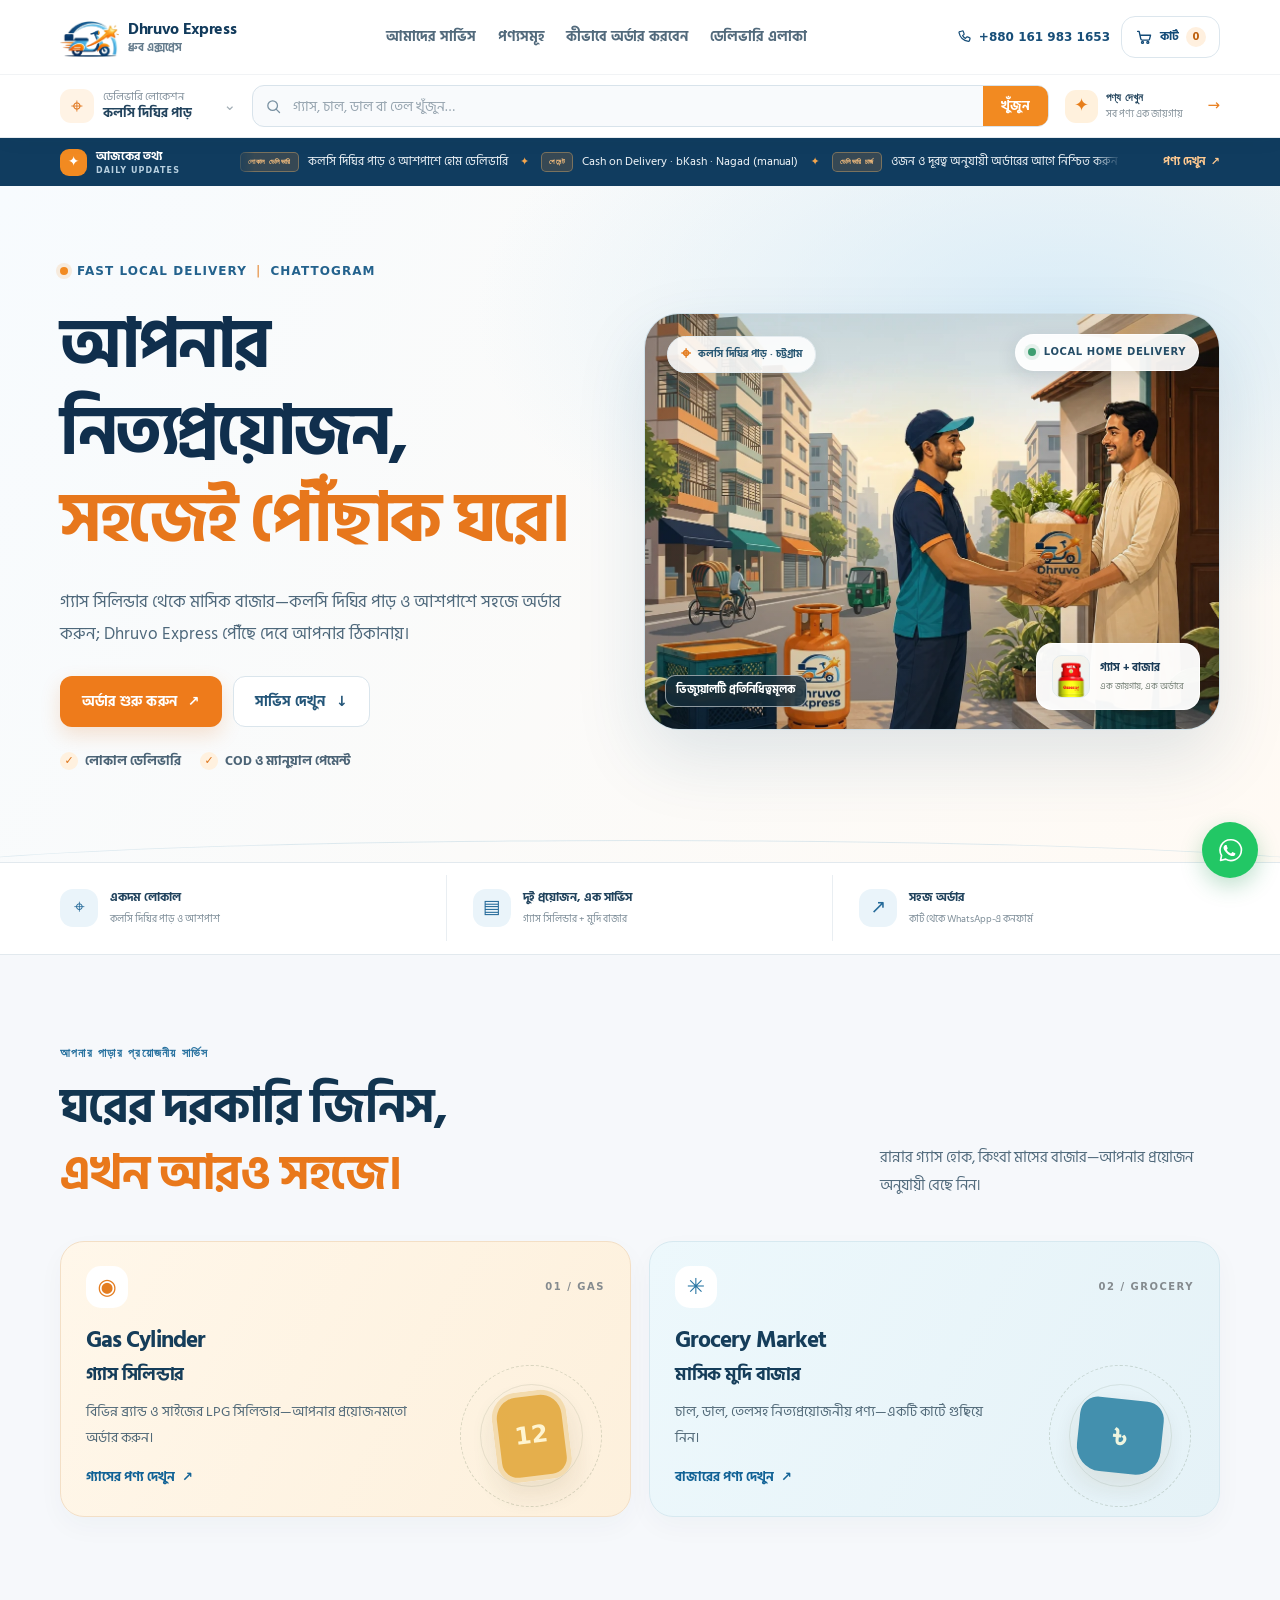
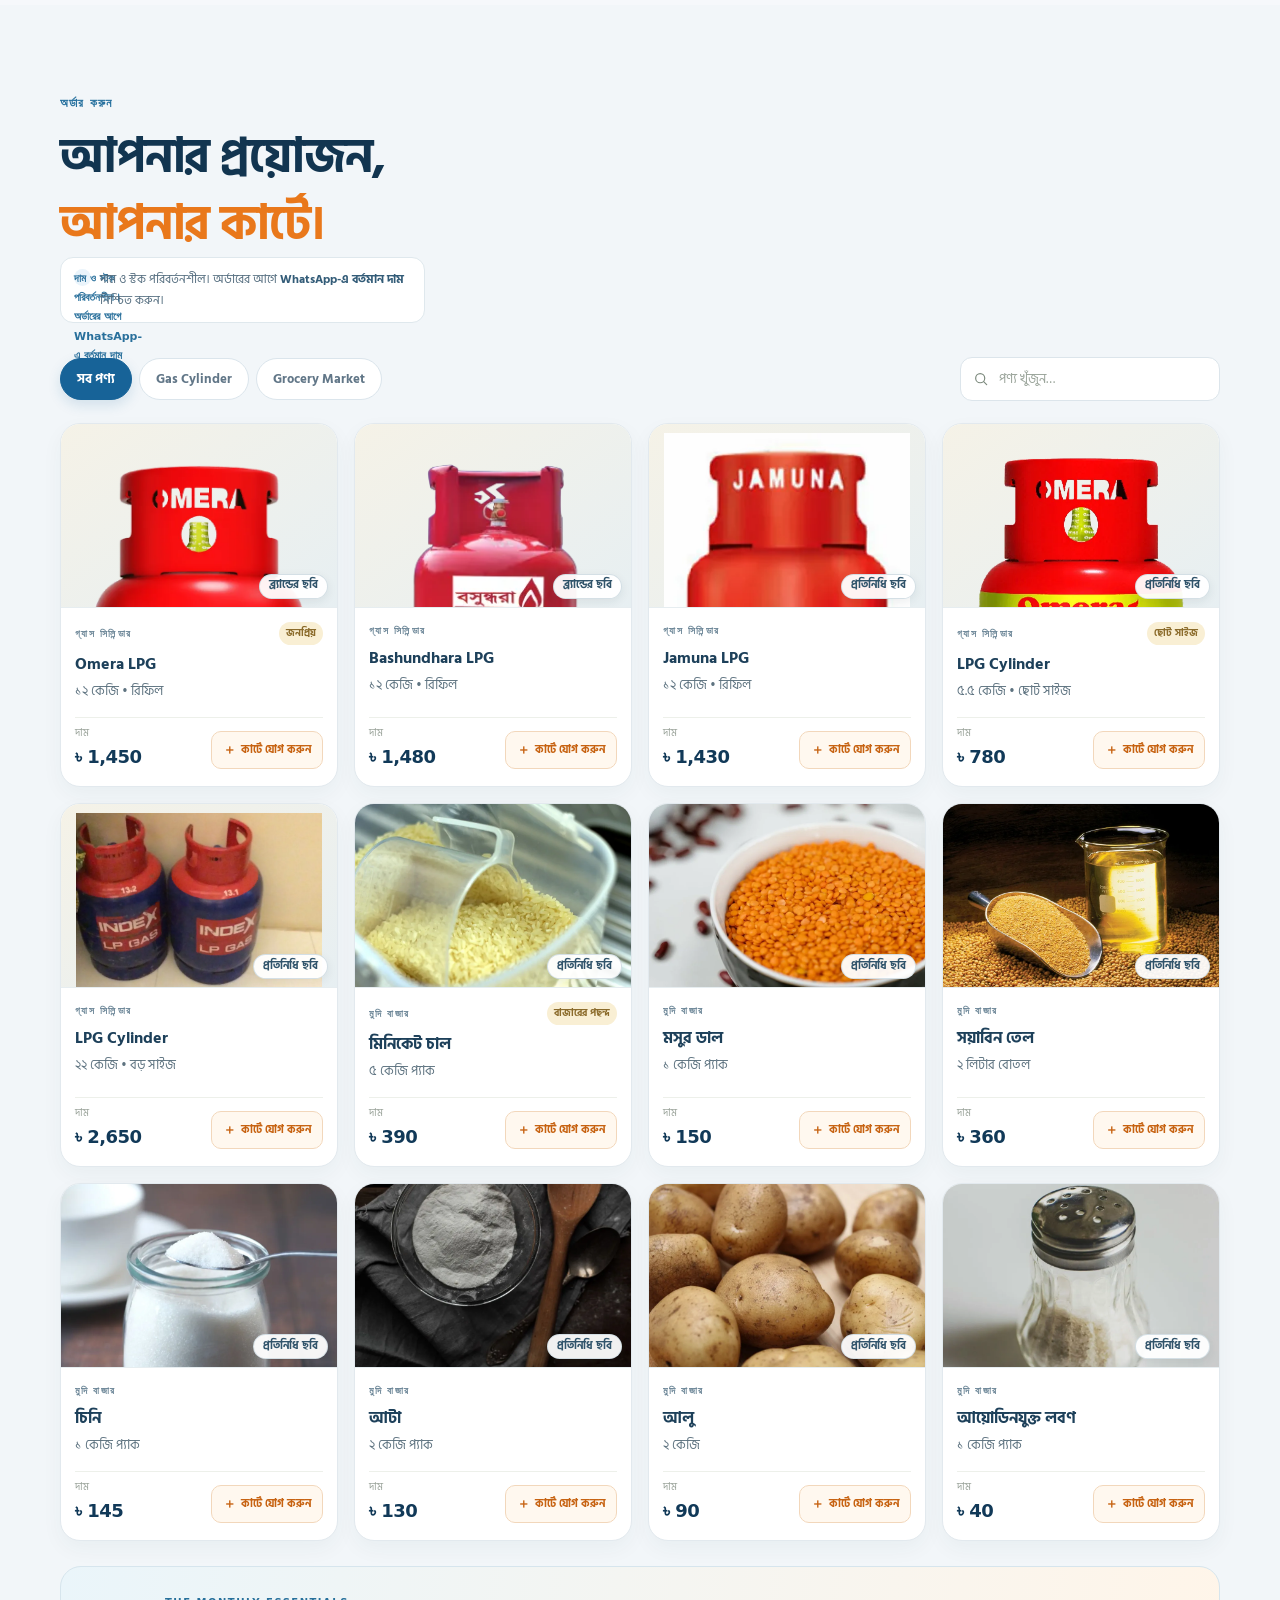
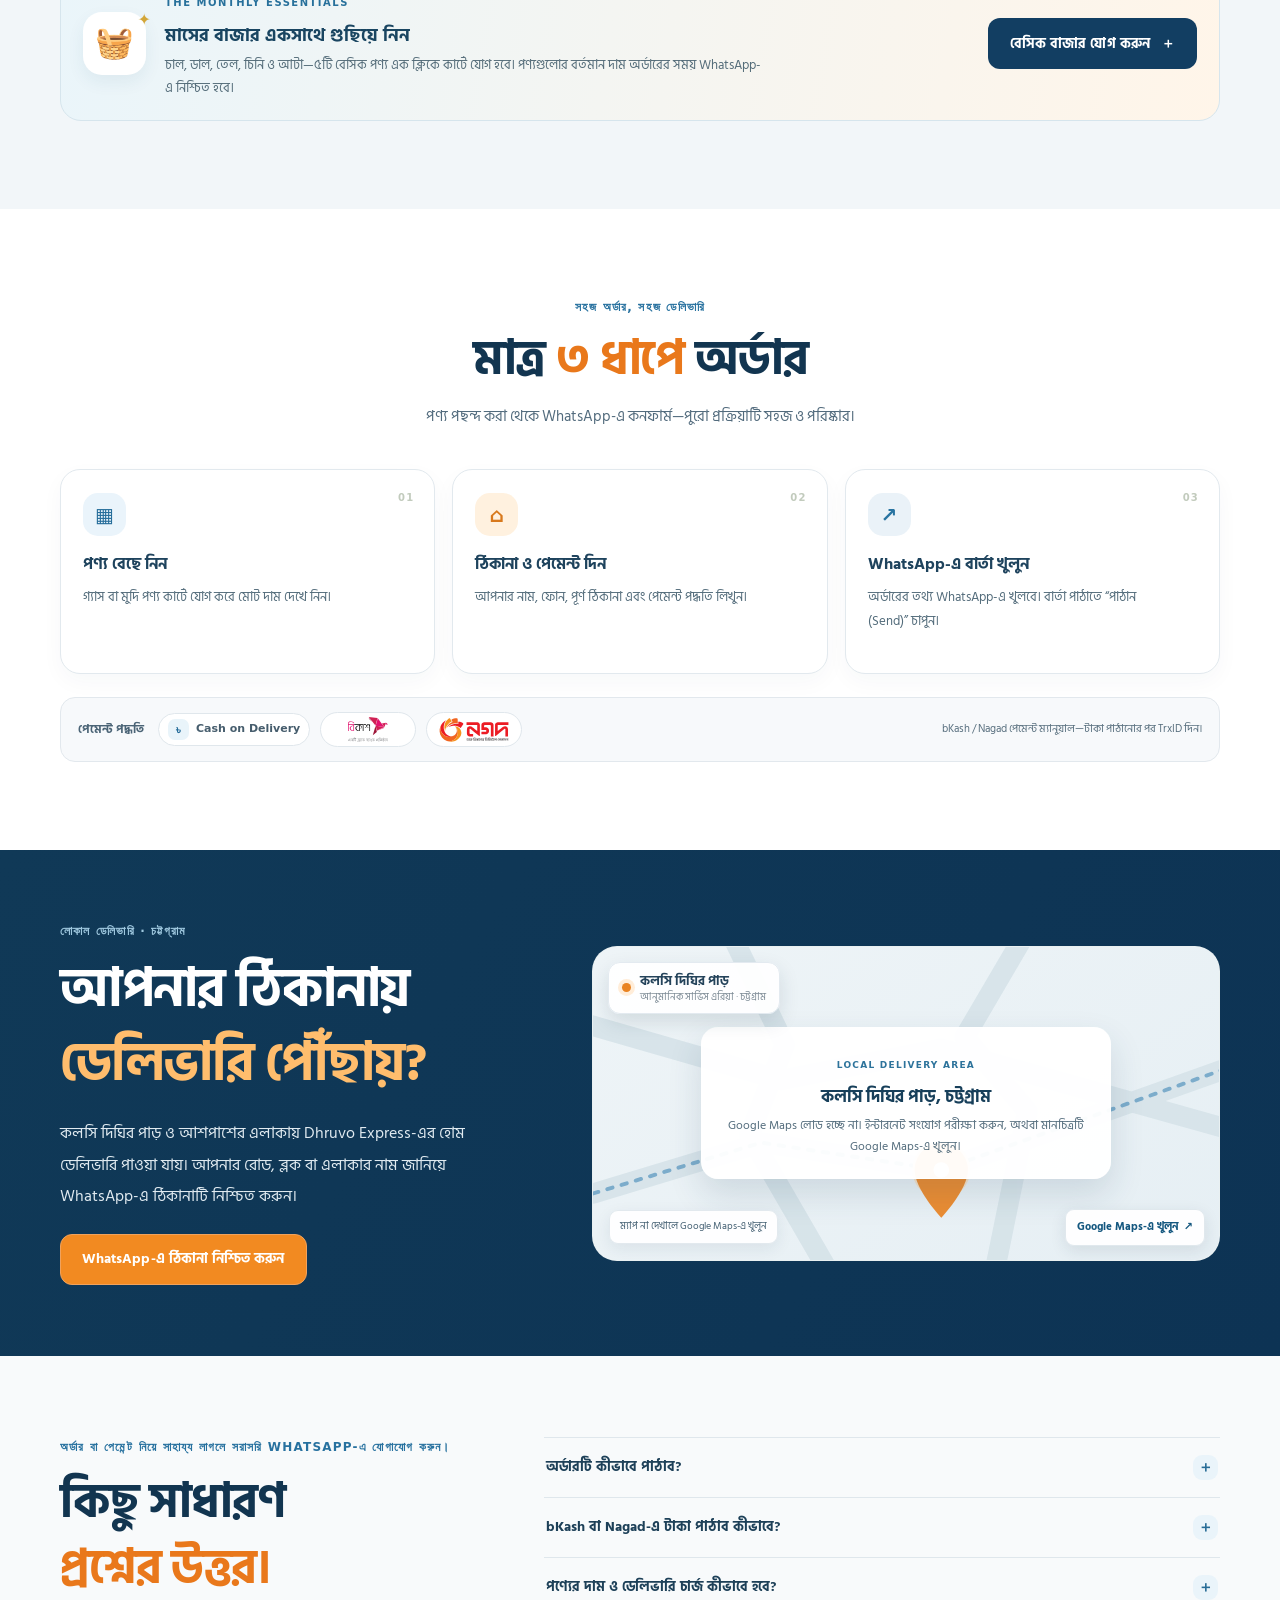
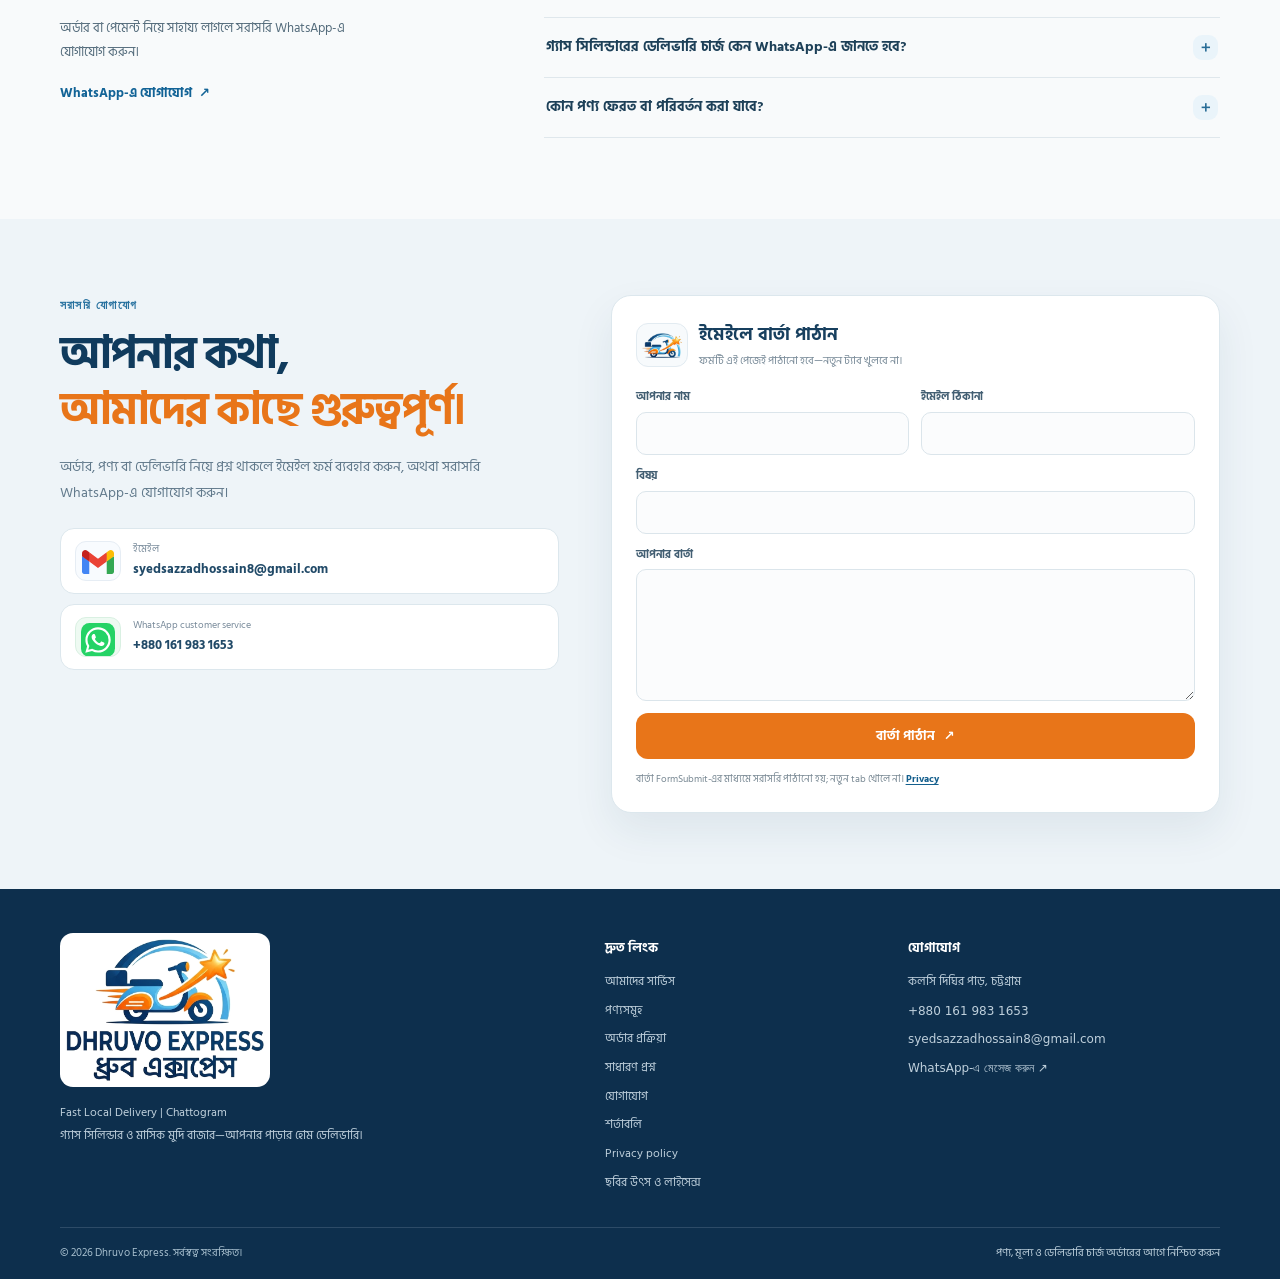
==== index.html @ 7112b4a2 "Add files via upload" ====
<!doctype html>
<html lang="bn">
<head>
  <meta charset="utf-8">
  <meta name="viewport" content="width=device-width, initial-scale=1">
  <meta name="theme-color" content="#ffffff">
  <meta name="description" content="Dhruvo Express—চট্টগ্রামের কলসি দিঘির পাড় ও আশপাশে LPG সিলিন্ডার ও নিত্যপ্রয়োজনীয় মুদি পণ্যের লোকাল হোম ডেলিভারি। WhatsApp-এ অর্ডার ও ডেলিভারি নিশ্চিত করুন।">
  <meta name="robots" content="index,follow,max-image-preview:large">
  <meta name="author" content="Dhruvo Express">
  <meta property="og:locale" content="bn_BD">
  <meta property="og:site_name" content="Dhruvo Express">
  <meta property="og:title" content="Dhruvo Express | গ্যাস ও মুদি বাজার হোম ডেলিভারি">
  <meta property="og:description" content="কলসি দিঘির পাড় ও আশপাশ, চট্টগ্রামে LPG সিলিন্ডার ও নিত্যপ্রয়োজনীয় বাজারের লোকাল ডেলিভারি।">
  <meta property="og:type" content="website">
  <meta name="twitter:card" content="summary_large_image">
  <meta property="og:url" content="https://mirdigitalagency.github.io/dhruvo-express/">
  <meta property="og:image" content="https://mirdigitalagency.github.io/dhruvo-express/assets/hero/delivery-urban-branded.jpg">
  <meta property="og:image:alt" content="শহরের রাস্তায় Dhruvo Express-এর ডেলিভারি কর্মী মুদি বাজারের ব্যাগ দিচ্ছেন — প্রতিনিধিত্বমূলক ভিজ্যুয়াল।">
  <title>Dhruvo Express | গ্যাস ও মুদি বাজার ডেলিভারি, চট্টগ্রাম</title>
  <link rel="icon" type="image/png" href="assets/dhruvo-express-mark.png">
  <link rel="canonical" href="https://mirdigitalagency.github.io/dhruvo-express/">
  <link rel="preload" href="assets/hind-siliguri-regular.woff" as="font" type="font/woff" crossorigin>
  <link rel="preload" href="assets/hero/delivery-urban-branded.webp" as="image" type="image/webp">
  <link rel="stylesheet" href="styles.css">
  <link rel="stylesheet" href="marketplace.css">
  <script type="application/ld+json">
    {
      "@context": "https://schema.org",
      "@type": "Organization",
      "name": "Dhruvo Express",
      "description": "চট্টগ্রামের কলসি দিঘির পাড় ও আশপাশে LPG সিলিন্ডার ও নিত্যপ্রয়োজনীয় মুদি বাজারের লোকাল হোম ডেলিভারি।",
      "telephone": "+8801619831653",
      "email": "syedsazzadhossain8@gmail.com",
      "areaServed": {
        "@type": "Place",
        "name": "কলসি দিঘির পাড় ও আশপাশ, চট্টগ্রাম, বাংলাদেশ"
      },
      "knowsAbout": ["LPG cylinder delivery", "grocery delivery", "local home delivery"]
    }
  </script>
  <script defer src="app.js"></script>
</head>
<body>
  <a class="skip-link" href="#main-content">মূল কনটেন্টে যান</a>

  <header class="site-header">
    <div class="page-container header-inner">
      <a class="brand" href="#home" aria-label="Dhruvo Express হোম">
        <span class="brand-mark" aria-hidden="true">
          <picture><source srcset="assets/dhruvo-express-mark.webp" type="image/webp"><img src="assets/dhruvo-express-mark.png" alt="" width="495" height="307" decoding="async"></picture>
        </span>
        <span class="brand-copy">
          <strong>Dhruvo Express</strong>
          <span>ধ্রুব এক্সপ্রেস</span>
        </span>
      </a>

      <nav class="main-nav" id="main-nav" aria-label="প্রধান মেনু">
        <a href="#services">আমাদের সার্ভিস</a>
        <a href="#shop">পণ্যসমূহ</a>
        <a href="#how-it-works">কীভাবে অর্ডার করবেন</a>
        <a href="#coverage">ডেলিভারি এলাকা</a>
      </nav>

      <div class="header-actions">
        <a class="header-phone" href="tel:+8801619831653" aria-label="ফোন করুন +880 161 983 1653">
          <svg viewBox="0 0 24 24" aria-hidden="true"><path d="M6.7 3.8 9.4 3c.7-.2 1.4.2 1.6.9l1.1 3c.2.6 0 1.2-.5 1.6l-1.7 1.4a15 15 0 0 0 4.2 4.2l1.4-1.7c.4-.5 1-.7 1.6-.5l3 1.1c.7.2 1.1.9.9 1.6l-.8 2.7c-.2.7-.9 1.2-1.6 1.2A16.8 16.8 0 0 1 4.5 5.4c0-.7.5-1.4 1.2-1.6Z"/></svg>
          <span>+880 161 983 1653</span>
        </a>
        <button class="cart-trigger" id="cart-open" type="button" aria-label="কার্ট খুলুন">
          <svg viewBox="0 0 24 24" aria-hidden="true"><path d="M3.5 4.5h2l2.2 10.1a2 2 0 0 0 2 1.6h7.8a2 2 0 0 0 1.9-1.4l1.3-5.1H7"/><circle cx="10" cy="19.2" r="1.3"/><circle cx="17.1" cy="19.2" r="1.3"/></svg>
          <span class="cart-label">কার্ট</span>
          <span class="cart-count" id="cart-count" aria-live="polite">0</span>
        </button>
        <button class="mobile-menu-toggle" id="mobile-menu-toggle" type="button" aria-label="মেনু খুলুন" aria-expanded="false" aria-controls="main-nav">
          <span></span><span></span><span></span>
        </button>
      </div>
    </div>
    <div class="market-tools">
      <div class="page-container market-tools-inner">
        <a class="market-location" href="#coverage" aria-label="ডেলিভারি এলাকা: কলসি দিঘির পাড়">
          <span class="market-location-icon" aria-hidden="true">⌖</span>
          <span><small>ডেলিভারি লোকেশন</small><strong>কলসি দিঘির পাড়</strong></span>
          <span class="location-chevron" aria-hidden="true">⌄</span>
        </a>
        <form class="header-search" id="header-search-form" role="search">
          <svg viewBox="0 0 24 24" aria-hidden="true"><circle cx="10.8" cy="10.8" r="6.8"/><path d="m16 16 4.5 4.5"/></svg>
          <label class="sr-only" for="header-search">পণ্য খুঁজুন</label>
          <input id="header-search" type="search" placeholder="গ্যাস, চাল, ডাল বা তেল খুঁজুন…" autocomplete="off">
          <button type="submit">খুঁজুন</button>
        </form>
        <a class="market-promo-link" href="#shop"><span class="market-promo-icon" aria-hidden="true">✦</span><span><strong>পণ্য দেখুন</strong><small>সব পণ্য এক জায়গায়</small></span><span class="promo-arrow" aria-hidden="true">→</span></a>
      </div>
    </div>
  </header>

  <section class="offer-ticker" aria-label="Dhruvo Express-এর আপডেট">
    <div class="page-container offer-ticker-inner">
      <div class="offer-ticker-label"><span class="offer-spark" aria-hidden="true">✦</span><span><strong>আজকের তথ্য</strong><small>DAILY UPDATES</small></span></div>
      <div class="offer-window"><div class="offer-track" id="offer-track" aria-hidden="true"></div></div>
      <span class="sr-only" id="offer-accessible-text">Dhruvo Express-এর সেবা, পেমেন্ট ও ডেলিভারির তথ্য।</span>
      <a class="offer-see-all" href="#shop">পণ্য দেখুন <span aria-hidden="true">↗</span></a>
    </div>
  </section>

  <main id="main-content">
    <section class="hero-section" id="home">
      <div class="page-container hero-layout">
        <div class="hero-copy">
          <p class="hero-kicker"><span class="live-dot" aria-hidden="true"></span> Fast Local Delivery <span class="kicker-divider">|</span> Chattogram</p>
          <h1>আপনার নিত্যপ্রয়োজন,<br><em>সহজেই পৌঁছাক ঘরে।</em></h1>
          <p class="hero-description">গ্যাস সিলিন্ডার থেকে মাসিক বাজার—কলসি দিঘির পাড় ও আশপাশে সহজে অর্ডার করুন; Dhruvo Express পৌঁছে দেবে আপনার ঠিকানায়।</p>
          <section class="hero-flash-sale" id="hero-flash-sale" hidden aria-labelledby="flash-sale-heading">
            <div class="flash-sale-topline">
              <span class="flash-sale-mark" aria-hidden="true">⚡</span>
              <span class="flash-sale-heading"><strong id="flash-sale-heading">আজকের ফ্ল্যাশ সেল</strong><small id="flash-sale-status">আজকের বিশেষ দাম</small></span>
              <span class="flash-sale-countdown-wrap"><small>শেষ হবে</small><span id="flash-sale-countdown" role="timer" aria-live="off">--:--:--</span></span>
            </div>
            <div class="flash-sale-offer-row">
              <span class="flash-sale-product-image"><picture><source id="flash-sale-image-webp" srcset="assets/products/rice-miniket.webp" type="image/webp"><img id="flash-sale-image" src="assets/products/rice-miniket.jpg" alt="" aria-hidden="true" width="867" height="650" loading="lazy" decoding="async"></picture></span>
              <span class="flash-sale-product-copy"><strong id="flash-sale-product">আজকের পণ্য</strong><small id="flash-sale-detail">পণ্যের বিবরণ</small></span>
              <span class="flash-sale-price-block"><strong id="flash-sale-price">৳ 0</strong><del id="flash-sale-old-price">৳ 0</del><span class="flash-sale-discount" id="flash-sale-discount">ছাড়</span></span>
            </div>
            <a class="flash-sale-cta" id="flash-sale-cta" href="#shop">অফারটি দেখুন <span aria-hidden="true">↗</span></a>
          </section>
          <div class="hero-actions">
            <a class="button button-primary" href="#shop">অর্ডার শুরু করুন <span aria-hidden="true">↗</span></a>
            <a class="button button-soft" href="#services">সার্ভিস দেখুন <span aria-hidden="true">↓</span></a>
          </div>
          <div class="hero-assurances">
            <span><i aria-hidden="true">✓</i> লোকাল ডেলিভারি</span>
            <span><i aria-hidden="true">✓</i> COD ও ম্যানুয়াল পেমেন্ট</span>
          </div>
        </div>

        <div class="hero-visual" aria-label="Dhruvo Express-এর লোকাল ডেলিভারি">
          <picture class="hero-picture"><source srcset="assets/hero/delivery-urban-branded.webp" type="image/webp"><img class="hero-photo" src="assets/hero/delivery-urban-branded.jpg" alt="শহরের রাস্তায় Dhruvo Express-এর ডেলিভারি কর্মী গ্রাহকের হাতে মুদি বাজারের ব্যাগ দিচ্ছেন; সিলিন্ডার ও ব্যাগে Dhruvo Express-এর লোগো। ভিজ্যুয়ালটি প্রতিনিধিত্বমূলক।" fetchpriority="high" decoding="async" width="1264" height="843"></picture>
          <div class="hero-photo-shade" aria-hidden="true"></div>
          <div class="visual-label visual-label-top"><span class="label-pin" aria-hidden="true">⌖</span> কলসি দিঘির পাড় · চট্টগ্রাম</div>
          <div class="hero-photo-badge"><span class="hero-photo-live-dot" aria-hidden="true"></span> LOCAL HOME DELIVERY</div>
          <div class="visual-note visual-note-bottom">
            <span class="hero-product-thumb" aria-hidden="true"><picture><source srcset="assets/products/omera-12kg-card.webp" type="image/webp"><img src="assets/products/omera-12kg-card.png" alt="" width="539" height="1100" loading="lazy" decoding="async"></picture></span>
            <span><strong>গ্যাস + বাজার</strong><small>এক জায়গায়, এক অর্ডারে</small></span>
          </div>
          <span class="hero-photo-caption">ভিজ্যুয়ালটি প্রতিনিধিত্বমূলক</span>
        </div>
      </div>
      <div class="hero-bottom-line" aria-hidden="true"></div>
    </section>

    <section class="quick-values" aria-label="Dhruvo Express-এর সুবিধা">
      <div class="page-container values-grid">
        <div class="value-item"><span class="value-icon">⌖</span><div><strong>একদম লোকাল</strong><small>কলসি দিঘির পাড় ও আশপাশ</small></div></div>
        <div class="value-item"><span class="value-icon">▤</span><div><strong>দুই প্রয়োজন, এক সার্ভিস</strong><small>গ্যাস সিলিন্ডার + মুদি বাজার</small></div></div>
        <div class="value-item"><span class="value-icon">↗</span><div><strong>সহজ অর্ডার</strong><small>কার্ট থেকে WhatsApp-এ কনফার্ম</small></div></div>
      </div>
    </section>

    <section class="section services-section" id="services">
      <div class="page-container">
        <div class="section-heading section-heading-row">
          <div>
            <p class="eyebrow">আপনার পাড়ার প্রয়োজনীয় সার্ভিস</p>
            <h2>ঘরের দরকারি জিনিস,<br><em>এখন আরও সহজে।</em></h2>
          </div>
          <p class="section-intro-copy">রান্নার গ্যাস হোক, কিংবা মাসের বাজার—আপনার প্রয়োজন অনুযায়ী বেছে নিন।</p>
        </div>
        <div class="service-cards">
          <article class="service-card service-card-gas">
            <div class="service-card-top"><span class="service-icon service-icon-gas" aria-hidden="true">◉</span><span class="service-overline">01 / GAS</span></div>
            <div class="service-card-copy">
              <h3>Gas Cylinder<br><span>গ্যাস সিলিন্ডার</span></h3>
              <p>বিভিন্ন ব্র্যান্ড ও সাইজের LPG সিলিন্ডার—আপনার প্রয়োজনমতো অর্ডার করুন।</p>
              <a class="text-link" href="#shop" data-filter-link="gas">গ্যাসের পণ্য দেখুন <span aria-hidden="true">↗</span></a>
            </div>
            <div class="service-card-art gas-card-art" aria-hidden="true"><span>12</span></div>
          </article>
          <article class="service-card service-card-grocery">
            <div class="service-card-top"><span class="service-icon service-icon-grocery" aria-hidden="true">✳</span><span class="service-overline">02 / GROCERY</span></div>
            <div class="service-card-copy">
              <h3>Grocery Market<br><span>মাসিক মুদি বাজার</span></h3>
              <p>চাল, ডাল, তেলসহ নিত্যপ্রয়োজনীয় পণ্য—একটি কার্টে গুছিয়ে নিন।</p>
              <a class="text-link" href="#shop" data-filter-link="grocery">বাজারের পণ্য দেখুন <span aria-hidden="true">↗</span></a>
            </div>
            <div class="service-card-art grocery-card-art" aria-hidden="true"><span>৳</span></div>
          </article>
        </div>
      </div>
    </section>

    <section class="section shop-section" id="shop">
      <div class="page-container">
        <div class="section-heading shop-heading">
          <div>
            <p class="eyebrow">Dhruvo Express shop</p>
            <h2>আপনার প্রয়োজন,<br><em>আপনার কার্টে।</em></h2>
          </div>
          <div class="catalog-note"><span class="note-alert" aria-hidden="true">i</span><span>দাম ও স্টক পরিবর্তনশীল। অর্ডারের আগে <strong>WhatsApp-এ বর্তমান দাম</strong> নিশ্চিত করুন।</span></div>
        </div>

        <div class="catalog-toolbar">
          <div class="filter-tabs" id="filter-tabs" role="group" aria-label="পণ্য ক্যাটাগরি">
            <button class="filter-pill is-active" type="button" data-filter="all" aria-pressed="true">সব পণ্য</button>
            <button class="filter-pill" type="button" data-filter="gas" aria-pressed="false">Gas Cylinder</button>
            <button class="filter-pill" type="button" data-filter="grocery" aria-pressed="false">Grocery Market</button>
          </div>
          <div class="filter-subtabs" id="filter-subtabs" role="group" aria-label="সাব-ক্যাটাগরি" hidden></div>
          <label class="search-box">
            <svg viewBox="0 0 24 24" aria-hidden="true"><circle cx="10.8" cy="10.8" r="6.8"/><path d="m16 16 4.5 4.5"/></svg>
            <span class="sr-only">পণ্য খুঁজুন</span>
            <input id="product-search" type="search" placeholder="পণ্য খুঁজুন…" autocomplete="off">
          </label>
        </div>

        <div class="product-grid" id="product-grid" aria-live="polite"></div>
        <div class="empty-results" id="empty-results" hidden>
          <span aria-hidden="true">⌕</span><strong>এই নামে কোনো পণ্য পাওয়া যায়নি</strong><small>অন্য নাম লিখে বা ক্যাটাগরি বদলে দেখুন।</small>
        </div>

        <aside class="monthly-pack">
          <div class="pack-illustration" aria-hidden="true"><span>🧺</span><i>✦</i></div>
          <div class="pack-copy"><span class="pack-eyebrow">THE MONTHLY ESSENTIALS</span><h3>মাসের বাজার একসাথে গুছিয়ে নিন</h3><p>চাল, ডাল, তেল, চিনি ও আটা—৫টি বেসিক পণ্য এক ক্লিকে কার্টে যোগ হবে। পণ্যগুলোর বর্তমান দাম অর্ডারের সময় WhatsApp-এ নিশ্চিত হবে।</p></div>
          <button class="button button-dark" id="add-monthly-pack" type="button">বেসিক বাজার যোগ করুন <span aria-hidden="true">＋</span></button>
        </aside>
      </div>
    </section>

    <section class="section steps-section" id="how-it-works">
      <div class="page-container">
        <div class="section-heading centered-heading">
          <p class="eyebrow">সহজ অর্ডার, সহজ ডেলিভারি</p>
          <h2>মাত্র <em>৩ ধাপে</em> অর্ডার</h2>
          <p class="section-intro-copy">পণ্য পছন্দ করা থেকে WhatsApp-এ কনফার্ম—পুরো প্রক্রিয়াটি সহজ ও পরিষ্কার।</p>
        </div>
        <div class="steps-grid">
          <article class="step-card"><span class="step-number">01</span><span class="step-icon" aria-hidden="true">▦</span><h3>পণ্য বেছে নিন</h3><p>গ্যাস বা মুদি পণ্য কার্টে যোগ করে মোট দাম দেখে নিন।</p></article>
          <article class="step-card"><span class="step-number">02</span><span class="step-icon" aria-hidden="true">⌂</span><h3>ঠিকানা ও পেমেন্ট দিন</h3><p>আপনার নাম, ফোন, পূর্ণ ঠিকানা এবং পেমেন্ট পদ্ধতি লিখুন।</p></article>
          <article class="step-card"><span class="step-number">03</span><span class="step-icon" aria-hidden="true">↗</span><h3>WhatsApp-এ বার্তা খুলুন</h3><p>অর্ডারের তথ্য WhatsApp-এ খুলবে। বার্তা পাঠাতে “পাঠান (Send)” চাপুন।</p></article>
        </div>
        <div class="payment-strip">
          <span class="payment-strip-label">পেমেন্ট পদ্ধতি</span>
          <span class="payment-badge payment-badge-cod"><span class="cod-payment-mark" aria-hidden="true">৳</span> Cash on Delivery</span>
          <span class="payment-badge payment-badge-brand"><img class="payment-brand-logo" src="assets/bkash-logo.svg" alt="bKash logo"></span>
          <span class="payment-badge payment-badge-brand"><img class="payment-brand-logo" src="assets/nagad-logo.svg" alt="Nagad logo"></span>
          <small>bKash / Nagad পেমেন্ট ম্যানুয়াল—টাকা পাঠানোর পর TrxID দিন।</small>
        </div>
      </div>
    </section>

    <section class="coverage-section" id="coverage">
      <div class="page-container coverage-layout">
        <div class="coverage-copy">
          <p class="eyebrow">লোকাল ডেলিভারি · চট্টগ্রাম</p>
          <h2>আপনার ঠিকানায়<br><em>ডেলিভারি পৌঁছায়?</em></h2>
          <p>কলসি দিঘির পাড় ও আশপাশের এলাকায় Dhruvo Express-এর হোম ডেলিভারি পাওয়া যায়। আপনার রোড, ব্লক বা এলাকার নাম জানিয়ে WhatsApp-এ ঠিকানাটি নিশ্চিত করুন।</p>
          <a class="button button-primary" href="https://wa.me/8801619831653?text=%E0%A6%86%E0%A6%AE%E0%A6%BE%E0%A6%B0%20%E0%A6%A0%E0%A6%BF%E0%A6%95%E0%A6%BE%E0%A6%A8%E0%A6%BE%E0%A7%9F%20Dhruvo%20Express%20%E0%A6%A1%E0%A7%87%E0%A6%B2%E0%A6%BF%E0%A6%AD%E0%A6%BE%E0%A6%B0%E0%A6%BF%20%E0%A6%95%E0%A6%B0%E0%A7%87%20%E0%A6%95%E0%A6%BF%3F" target="_blank" rel="noopener noreferrer">WhatsApp-এ ঠিকানা নিশ্চিত করুন <span aria-hidden="true">↗</span></a>
        </div>
        <div class="coverage-visual map-visual" aria-label="কলসি দিঘির পাড়, চট্টগ্রামের Google Map">
          <div class="map-fallback" id="map-fallback" hidden aria-live="polite">
            <svg viewBox="0 0 760 400" aria-hidden="true"><path d="M-40 95 220 170 425 130 800 235M-20 315 195 250 425 285 790 155M150-30 225 125 180 240 290 430M540-30 455 115 535 210 490 430" fill="none" stroke="#d6e3e9" stroke-width="26" stroke-linecap="round" stroke-linejoin="round"/><path d="M-20 315 195 250 425 285 790 155" fill="none" stroke="#72a7c7" stroke-width="5" stroke-dasharray="7 12" stroke-linecap="round"/><circle cx="425" cy="285" r="37" fill="#f7e1c4"/><path d="M425 251c-19 0-34 15-34 34 0 25 34 61 34 61s34-36 34-61c0-19-15-34-34-34Z" fill="#ec8523"/><circle cx="425" cy="285" r="10" fill="#fff"/></svg>
            <div class="map-fallback-card"><span class="map-fallback-kicker">LOCAL DELIVERY AREA</span><strong>কলসি দিঘির পাড়, চট্টগ্রাম</strong><p>Google Maps লোড হচ্ছে না। ইন্টারনেট সংযোগ পরীক্ষা করুন, অথবা মানচিত্রটি Google Maps-এ খুলুন।</p></div>
          </div>
          <iframe id="google-map" src="https://www.google.com/maps/embed?origin=mfe&pb=!1m3!2m1!1sKalsi+Dighi+Par,+Chattogram,+Bangladesh!6i15" title="Google Maps — Kalsi Dighi Par, Chattogram" loading="lazy" referrerpolicy="no-referrer-when-downgrade" allowfullscreen></iframe>
          <div class="map-area-label"><span class="map-live-dot" aria-hidden="true"></span><span><strong>কলসি দিঘির পাড়</strong><small>আনুমানিক সার্ভিস এরিয়া · চট্টগ্রাম</small></span></div>
          <span class="map-preview-note">ম্যাপ না দেখালে Google Maps-এ খুলুন</span>
          <a class="map-open-link" href="https://www.google.com/maps/search/?api=1&query=Kalsi%20Dighi%20Par%2C%20Chattogram%2C%20Bangladesh" target="_blank" rel="noopener noreferrer">Google Maps-এ খুলুন <span aria-hidden="true">↗</span></a>
        </div>
      </div>
    </section>

    <section class="section faq-section" id="faq">
      <div class="page-container faq-layout">
        <div class="faq-intro"><p class="eyebrow">জানতে চান?</p><h2>কিছু সাধারণ<br><em>প্রশ্নের উত্তর।</em></h2><p>অর্ডার বা পেমেন্ট নিয়ে সাহায্য লাগলে সরাসরি WhatsApp-এ যোগাযোগ করুন।</p><a class="text-link" href="https://wa.me/8801619831653" target="_blank" rel="noopener noreferrer">WhatsApp-এ যোগাযোগ <span aria-hidden="true">↗</span></a></div>
        <div class="faq-list">
          <details><summary>অর্ডারটি কীভাবে পাঠাব?<span aria-hidden="true">＋</span></summary><p>পণ্য কার্টে যোগ করে নাম, ফোন ও পূর্ণ ঠিকানা দিন। অর্ডার ফর্ম পূরণ করে “WhatsApp-এ বার্তা খুলুন” চাপুন; খোলা খসড়াটি পাঠাতে WhatsApp-এ “পাঠান (Send)” চাপতে হবে।</p></details>
          <details><summary>bKash বা Nagad-এ টাকা পাঠাব কীভাবে?<span aria-hidden="true">＋</span></summary><p>চূড়ান্ত ডেলিভারি চার্জ কাস্টমার সার্ভিসে নিশ্চিত করে তারপর bKash/Nagad-এ টাকা পাঠান। ফর্মে প্রেরক নম্বর ও TrxID লিখুন; অর্ডার নিশ্চিতের আগে পেমেন্ট যাচাই হবে।</p></details>
          <details><summary>পণ্যের দাম ও ডেলিভারি চার্জ কীভাবে হবে?<span aria-hidden="true">＋</span></summary><p>পণ্যের বর্তমান দাম ও স্টক অর্ডারের সময় WhatsApp-এ নিশ্চিত করা হবে। ডেলিভারির ওজনভিত্তিক rate: ১০ কেজি পর্যন্ত ৳৩০; ১০ কেজির বেশি থেকে ৩০ কেজি পর্যন্ত ৳৬০; ৩০ কেজির বেশি কিন্তু ৮০ কেজির কম হলে ৳১০০। ৮০ কেজি বা বেশি হলে অনলাইন checkout বন্ধ। দূরত্ব অনুযায়ী চূড়ান্ত চার্জও WhatsApp-এ নিশ্চিত হবে।</p></details>
          <details><summary>গ্যাস সিলিন্ডারের ডেলিভারি চার্জ কেন WhatsApp-এ জানতে হবে?<span aria-hidden="true">＋</span></summary><p>সিলিন্ডারের গ্যাসের নেট ওজন ও সিলিন্ডারসহ মোট ওজন এক নয়। LPG-সহ কার্টের gross weight যাচাই করে ডেলিভারি চার্জ নির্ধারণ করা হয়, তাই অর্ডারের আগে কাস্টমার সার্ভিসে চার্জ নিশ্চিত করুন।</p></details>
          <details><summary>কোন পণ্য ফেরত বা পরিবর্তন করা যাবে?<span aria-hidden="true">＋</span></summary><p>শুধু রিটার্ন-যোগ্য হিসেবে চিহ্নিত পণ্য ফেরত নেওয়া হবে—কোন পণ্য eligible, অর্ডার নিশ্চিতের আগে জেনে নিন। চালের ক্ষেত্রে ফেরত নয়, শুধু পরিবর্তন করা যাবে; পরিবর্তনের জন্য প্রযোজ্য ডেলিভারি চার্জ দিতে হবে।</p></details>
        </div>
      </div>
    </section>
    <section class="section contact-section" id="contact" aria-labelledby="contact-heading">
      <div class="page-container contact-layout">
        <div class="contact-copy">
          <p class="eyebrow">সরাসরি যোগাযোগ</p>
          <h2 id="contact-heading">আপনার কথা,<br><em>আমাদের কাছে গুরুত্বপূর্ণ।</em></h2>
          <p>অর্ডার, পণ্য বা ডেলিভারি নিয়ে প্রশ্ন থাকলে ইমেইল ফর্ম ব্যবহার করুন, অথবা সরাসরি WhatsApp-এ যোগাযোগ করুন।</p>
          <div class="contact-direct-links">
            <a class="contact-direct-card" href="mailto:syedsazzadhossain8@gmail.com">
              <span class="contact-direct-logo contact-direct-logo--mail" aria-hidden="true"><img src="assets/gmail-logo.svg" alt="" width="256" height="193" loading="lazy" decoding="async"></span>
              <span><small>ইমেইল</small><strong>syedsazzadhossain8@gmail.com</strong></span>
            </a>
            <a class="contact-direct-card" href="https://wa.me/8801619831653" target="_blank" rel="noopener noreferrer">
              <span class="contact-direct-logo contact-direct-logo--whatsapp" aria-hidden="true"><img src="assets/whatsapp-logo.svg" alt="" width="48" height="48" loading="lazy" decoding="async"></span>
              <span><small>WhatsApp customer service</small><strong>+880 161 983 1653</strong></span>
            </a>
          </div>
        </div>
        <div class="contact-form-card">
          <div class="contact-form-heading"><span class="contact-form-logo" aria-hidden="true"><picture><source srcset="assets/dhruvo-express-mark.webp" type="image/webp"><img src="assets/dhruvo-express-mark.png" alt="" width="495" height="307" loading="lazy" decoding="async"></picture></span><div><strong>ইমেইলে বার্তা পাঠান</strong><span>ফর্মটি এই পেজেই পাঠানো হবে—নতুন ট্যাব খুলবে না।</span></div></div>
          <form class="email-contact-form" id="email-contact-form" action="https://formsubmit.co/syedsazzadhossain8@gmail.com" method="POST">
            <input type="hidden" name="_subject" value="Dhruvo Express — ওয়েবসাইটের নতুন বার্তা">
            <input type="hidden" name="_template" value="table">
            <input type="hidden" name="_captcha" value="false">
            <input type="hidden" name="_replyto" value="">
            <div class="form-honeypot" aria-hidden="true"><label for="contact-website">Website</label><input id="contact-website" type="text" name="_honey" tabindex="-1" autocomplete="off"></div>
            <div class="contact-field-row">
              <label class="contact-field" for="contact-name"><span>আপনার নাম</span><input id="contact-name" name="name" type="text" autocomplete="name" maxlength="100" required></label>
              <label class="contact-field" for="contact-email"><span>ইমেইল ঠিকানা</span><input id="contact-email" name="email" type="email" autocomplete="email" maxlength="254" required></label>
            </div>
            <label class="contact-field" for="contact-subject"><span>বিষয়</span><input id="contact-subject" name="subject" type="text" maxlength="150" required></label>
            <label class="contact-field" for="contact-message"><span>আপনার বার্তা</span><textarea id="contact-message" name="message" rows="5" maxlength="4000" required></textarea></label>
            <button class="contact-submit" type="submit">বার্তা পাঠান <span aria-hidden="true">↗</span></button>
            <p class="contact-form-status" id="contact-form-status" role="status" aria-live="polite" hidden></p>
            <div class="contact-form-fallback" id="contact-form-fallback" hidden>
              <a class="contact-form-mailto" id="contact-form-mailto" href="mailto:syedsazzadhossain8@gmail.com">ইমেইল অ্যাপে খুলুন <span aria-hidden="true">✉</span></a>
              <a class="contact-form-whatsapp" href="https://wa.me/8801619831653" target="_blank" rel="noopener noreferrer">WhatsApp করুন</a>
            </div>
            <p class="contact-form-note">বার্তা FormSubmit-এর মাধ্যমে সরাসরি পাঠানো হয়; নতুন tab খোলে না। <a href="privacy.html">Privacy</a></p>
          </form>
        </div>
      </div>
    </section>
  </main>

  <footer class="site-footer">
    <div class="page-container footer-main">
      <div class="footer-brand-block">
        <a class="footer-logo-card" href="#home" aria-label="Dhruvo Express হোম"><picture><source srcset="assets/dhruvo-express-logo.webp" type="image/webp"><img src="assets/dhruvo-express-logo.png" alt="Dhruvo Express — ধ্রুব এক্সপ্রেস" width="703" height="506" loading="lazy" decoding="async"></picture></a>
        <p>Fast Local Delivery | Chattogram<br>গ্যাস সিলিন্ডার ও মাসিক মুদি বাজার—আপনার পাড়ার হোম ডেলিভারি।</p>
      </div>
      <div class="footer-links"><strong>দ্রুত লিংক</strong><a href="#services">আমাদের সার্ভিস</a><a href="#shop">পণ্যসমূহ</a><a href="#how-it-works">অর্ডার প্রক্রিয়া</a><a href="#faq">সাধারণ প্রশ্ন</a><a href="#contact">যোগাযোগ</a><a href="terms.html">শর্তাবলি</a><a href="privacy.html">Privacy policy</a><a href="PHOTO-CREDITS.html">ছবির উৎস ও লাইসেন্স</a></div>
      <div class="footer-contact"><strong>যোগাযোগ</strong><span>কলসি দিঘির পাড়, চট্টগ্রাম</span><a href="tel:+8801619831653">+880 161 983 1653</a><a href="mailto:syedsazzadhossain8@gmail.com">syedsazzadhossain8@gmail.com</a><a href="https://wa.me/8801619831653" target="_blank" rel="noopener noreferrer">WhatsApp-এ মেসেজ করুন ↗</a></div>
    </div>
    <div class="page-container footer-bottom"><span>© <span id="current-year">2026</span> Dhruvo Express. সর্বস্বত্ব সংরক্ষিত।</span><span class="footer-demo-note">পণ্য, মূল্য ও ডেলিভারি চার্জ অর্ডারের আগে নিশ্চিত করুন</span></div>
  </footer>

  <dialog class="app-dialog cart-dialog" id="cart-dialog" aria-labelledby="cart-title">
    <div class="dialog-header cart-dialog-header">
      <div><span class="dialog-eyebrow">কার্টের পণ্য</span><h2 id="cart-title">আপনার কার্ট</h2></div>
      <div class="cart-header-actions">
        <button class="cart-clear-button" id="cart-clear" type="button" hidden>সব পণ্য সরান</button>
        <button class="icon-button dialog-close-button" type="button" data-close="cart-dialog" aria-label="কার্ট বন্ধ করুন"><svg viewBox="0 0 24 24" aria-hidden="true"><path d="m7 7 10 10M17 7 7 17"/></svg></button>
      </div>
    </div>
    <div class="cart-empty" id="cart-empty" hidden>
      <span class="empty-basket" aria-hidden="true">🧺</span><strong>আপনার কার্ট এখনো খালি</strong><p>পছন্দের গ্যাস বা মুদি পণ্য কার্টে যোগ করুন।</p>
      <button class="button button-soft" type="button" data-close="cart-dialog" data-scroll-shop>পণ্য দেখুন <span aria-hidden="true">↗</span></button>
    </div>
    <div class="cart-items" id="cart-items" aria-live="polite"></div>
    <div class="cart-summary" id="cart-summary" hidden>
      <div class="summary-row" data-price-only><span>পণ্যের মূল্য</span><strong id="cart-subtotal">৳ 0</strong></div>
      <div class="summary-row"><span>লোকাল ডেলিভারি <small>(ওজনভিত্তিক)</small></span><strong id="cart-delivery">৳ 0</strong></div>
      <div class="summary-row summary-total" data-price-only><span>সর্বমোট</span><strong id="cart-total">৳ 0</strong></div>
      <p class="fee-note" id="cart-fee-note">কার্টে পণ্য যোগ হলে ওজন অনুযায়ী ডেলিভারি চার্জ দেখানো হবে।</p>
      <button class="cart-continue-button" type="button" data-close="cart-dialog" data-scroll-shop>＋ আরও পণ্য যোগ করুন</button>
      <button class="button button-primary full-button" id="checkout-open" type="button">অর্ডার করতে এগিয়ে যান <span aria-hidden="true">→</span></button>
      <a class="button button-soft full-button cart-service-quote" id="cart-service-quote" href="https://wa.me/8801619831653" target="_blank" rel="noopener noreferrer" hidden>WhatsApp-এ ডেলিভারি কোট নিন ↗</a>
      <p class="secure-note"><span aria-hidden="true">✓</span> *ওজনভিত্তিক হিসাব; দূরত্ব অনুযায়ী চূড়ান্ত চার্জ WhatsApp-এ নিশ্চিত হবে।</p>
    </div>
  </dialog>

  <dialog class="app-dialog checkout-dialog" id="checkout-dialog" aria-labelledby="checkout-title">
    <div class="dialog-header checkout-dialog-header">
      <div><span class="dialog-eyebrow">শেষ ধাপ</span><h2 id="checkout-title">অর্ডার সম্পন্ন করুন</h2></div>
      <button class="icon-button" type="button" data-close="checkout-dialog" aria-label="চেকআউট বন্ধ করুন">×</button>
    </div>
    <div class="checkout-layout">
      <form class="checkout-form" id="checkout-form">
        <div class="form-section-title"><span>01</span><strong>ডেলিভারি তথ্য</strong></div>
        <label class="form-field"><span>আপনার নাম <b>*</b></span><input type="text" name="customerName" autocomplete="name" placeholder="যে নামে অর্ডার করবেন" minlength="2" required></label>
        <label class="form-field"><span>ফোন নম্বর <b>*</b></span><input type="tel" name="customerPhone" autocomplete="tel" inputmode="tel" placeholder="01XXXXXXXXX" pattern="^(?:\+?8801|01)[3-9]\d{8}$" title="বাংলাদেশি নম্বর লিখুন, যেমন 01XXXXXXXXX বা +8801XXXXXXXXX" required><small>বাংলাদেশি নম্বর লিখুন; স্পেস বা হাইফেন দেবেন না।</small></label>
        <label class="form-field"><span>পূর্ণ ডেলিভারি ঠিকানা <b>*</b></span><textarea name="address" autocomplete="street-address" placeholder="বাড়ি/রোড/ব্লক, এলাকার নাম, অ্যাপার্টমেন্ট বা মেসের নাম, ফ্ল্যাট নম্বরসহ লিখুন" minlength="8" rows="3" required></textarea></label>

        <div class="form-section-title payment-title"><span>02</span><strong>পেমেন্ট পদ্ধতি</strong></div>
        <div class="payment-options">
          <label class="payment-option"><input type="radio" name="payment" value="cod" checked required><span class="payment-option-mark"></span><span class="payment-option-copy"><strong>Cash on Delivery</strong><small>পণ্য হাতে পেয়ে টাকা দিন</small></span><span class="option-cod">COD</span></label>
          <label class="payment-option"><input type="radio" name="payment" value="bkash"><span class="payment-option-mark"></span><span class="payment-option-copy"><strong>bKash</strong><small>নিজে টাকা পাঠান</small></span><img class="wallet-logo-img wallet-logo-bkash" src="assets/bkash-logo.svg" alt="bKash"></label>
          <label class="payment-option"><input type="radio" name="payment" value="nagad"><span class="payment-option-mark"></span><span class="payment-option-copy"><strong>Nagad</strong><small>নিজে টাকা পাঠান</small></span><img class="wallet-logo-img wallet-logo-nagad" src="assets/nagad-logo.svg" alt="Nagad"></label>
        </div>

        <div class="manual-payment-box" id="manual-payment-fields" hidden>
          <div class="manual-payment-heading"><img class="manual-wallet-logo" id="wallet-logo" src="assets/bkash-logo.svg" alt=""><div><strong><span id="wallet-name">bKash</span> নম্বরে টাকা পাঠান</strong><small>টাকা পাঠানোর আগে নম্বরটি ভালোভাবে মিলিয়ে নিন।</small></div></div>
          <div class="merchant-number-row"><strong id="merchant-number">+8801619831653</strong><button class="copy-number" id="copy-number" type="button">নম্বর কপি</button></div>
          <p class="merchant-warning">টাকা পাঠানোর আগে WhatsApp-এ চূড়ান্ত চার্জ ও এই নম্বরটি নিশ্চিত করুন। MFS পেমেন্ট ম্যানুয়াল—TrxID যাচাইয়ের পর অর্ডার নিশ্চিত হবে।</p>
          <label class="form-field"><span>টাকা পাঠানো নম্বর <b>*</b></span><input type="tel" name="senderPhone" inputmode="tel" placeholder="01XXXXXXXXX" pattern="^(?:\+?8801|01)[3-9]\d{8}$" title="বাংলাদেশি নম্বর লিখুন, যেমন 01XXXXXXXXX" disabled><small>যে নম্বর থেকে টাকা পাঠিয়েছেন।</small></label>
          <label class="form-field"><span>লেনদেন নম্বর (TrxID) <b>*</b></span><input type="text" name="trxId" placeholder="টাকা পাঠানোর পর পাওয়া TrxID লিখুন" minlength="4" maxlength="40" autocapitalize="characters" disabled></label>
        </div>

        <p class="checkout-privacy">আপনার দেওয়া নাম, ফোন, ঠিকানা এবং অর্ডারের তথ্য WhatsApp বার্তায় যুক্ত হবে। আপনি WhatsApp-এ Send না করা পর্যন্ত বার্তা পাঠানো হবে না। <a href="privacy.html">Privacy policy</a></p>
        <button class="button button-primary full-button confirm-button" type="submit">WhatsApp-এ বার্তা খুলুন <span aria-hidden="true">↗</span></button>
        <p class="whatsapp-step-note"><span aria-hidden="true">ⓘ</span> চাপলে WhatsApp-এ অর্ডারের বার্তা খুলবে। পাঠাতে সেখানে <strong>পাঠান (Send)</strong> চাপুন।</p>
      </form>
      <aside class="checkout-summary-panel">
        <span class="dialog-eyebrow">অর্ডারের হিসাব</span><h3>অর্ডারের সারাংশ</h3>
        <div id="checkout-summary-items" class="checkout-summary-items"></div>
        <p class="checkout-price-note" id="checkout-price-note" hidden>পণ্যের বর্তমান দাম ও মোট অর্ডার WhatsApp-এ নিশ্চিত করা হবে।</p>
        <div class="summary-row" data-price-only><span>পণ্যের মূল্য</span><strong id="checkout-subtotal">৳ 0</strong></div>
        <div class="summary-row"><span>ডেলিভারি <small>(ওজনভিত্তিক)</small></span><strong id="checkout-delivery">৳ 0</strong></div>
        <div class="summary-row summary-total" data-price-only><span>সর্বমোট</span><strong id="checkout-total">৳ 0</strong></div>
        <div class="summary-panel-note"><span aria-hidden="true">✦</span><span id="checkout-shipping-note">ওজনভিত্তিক হিসাব; দূরত্ব অনুযায়ী চূড়ান্ত চার্জ WhatsApp-এ নিশ্চিত করুন।</span></div>
      </aside>
    </div>
  </dialog>

  <dialog class="app-dialog success-dialog" id="success-dialog" aria-labelledby="success-title">
    <button class="icon-button success-close" type="button" data-close="success-dialog" aria-label="বার্তা বন্ধ করুন">×</button>
    <div class="success-check" aria-hidden="true"><svg viewBox="0 0 48 48"><path d="m12 24 8 8 17-18"/></svg></div>
    <span class="dialog-eyebrow">অর্ডারের বার্তা প্রস্তুত</span>
    <h2 id="success-title">WhatsApp-এ পাঠানোর বার্তা তৈরি হয়েছে!</h2>
    <p>WhatsApp-এ অর্ডারের সব তথ্য দেখে নিন। অর্ডার পাঠাতে সেখানে <strong>পাঠান (Send)</strong> বোতাম চাপুন।</p>
    <p class="reference-number">রেফারেন্স: <strong id="success-reference">—</strong></p>
    <a class="button button-primary full-button" id="whatsapp-fallback-link" href="https://wa.me/8801619831653" target="_blank" rel="noopener noreferrer">WhatsApp-এ অর্ডার খুলুন <span aria-hidden="true">↗</span></a>
    <button class="button button-soft full-button sent-button" id="order-sent-button" type="button">আমি WhatsApp-এ পাঠিয়েছি</button>
    <small class="success-footnote">ব্রাউজারে WhatsApp না খুললে উপরের বাটনটি চাপুন।</small>
  </dialog>

  <div class="whatsapp-widget" id="whatsapp-widget">
    <section class="whatsapp-panel" id="whatsapp-panel" hidden aria-label="WhatsApp কাস্টমার সার্ভিস">
      <div class="whatsapp-panel-header">
        <span class="whatsapp-panel-mark" aria-hidden="true"><img src="assets/whatsapp-logo.svg" alt="" width="48" height="48" loading="lazy" decoding="async"></span>
        <span class="whatsapp-panel-title"><strong>Dhruvo Express</strong><small>কাস্টমার সার্ভিস</small></span>
        <button class="whatsapp-panel-close" id="whatsapp-panel-close" type="button" aria-label="WhatsApp মেনু বন্ধ করুন"><svg viewBox="0 0 24 24" aria-hidden="true" focusable="false"><path d="M6 6l12 12M18 6 6 18"/></svg></button>
      </div>
      <p>অর্ডার, পেমেন্ট বা ডেলিভারি চার্জ নিয়ে সাহায্য নিন।</p>
      <a class="whatsapp-service-link" id="whatsapp-customer-service" href="https://wa.me/8801619831653" target="_blank" rel="noopener noreferrer">কাস্টমার সার্ভিসে কথা বলুন <span aria-hidden="true">↗</span></a>
      <a class="whatsapp-order-link" id="whatsapp-order-help" href="https://wa.me/8801619831653" target="_blank" rel="noopener noreferrer">অর্ডার / পেমেন্টে সাহায্য <span aria-hidden="true">↗</span></a>
      <a class="whatsapp-call-link" id="whatsapp-call-link" href="tel:+8801619831653">ফোন করুন · +880 161 983 1653</a>
      <small class="whatsapp-panel-note">WhatsApp-এ বার্তা পাঠাতে Send চাপুন।</small>
    </section>
    <button class="whatsapp-float-toggle" id="whatsapp-float-toggle" type="button" aria-expanded="false" aria-controls="whatsapp-panel" aria-label="WhatsApp কাস্টমার সার্ভিস অপশন খুলুন">
      <svg viewBox="0 0 32 32" aria-hidden="true"><path d="M16 4.1a11.5 11.5 0 0 0-9.9 17.4L5 27l5.7-1.5A11.5 11.5 0 1 0 16 4.1Z"/><path d="M12 10.5c-.3-.6-.6-.6-.9-.6h-.7c-.2 0-.6.1-.9.5-.3.3-1.2 1.1-1.2 2.7s1.2 3.1 1.4 3.3c.2.2 2.2 3.6 5.4 4.9 2.7 1.1 3.2.9 3.8.8.6-.1 1.9-.8 2.2-1.5.3-.8.3-1.4.2-1.5-.1-.1-.3-.2-.7-.4l-2-.9c-.3-.1-.5-.2-.7.2-.2.3-.8.9-.9 1.1-.2.2-.3.2-.6.1-.3-.2-1.4-.5-2.6-1.6-1-.9-1.6-1.9-1.8-2.2-.2-.3 0-.5.1-.6.1-.1.3-.3.4-.5.2-.2.2-.3.3-.5.1-.2 0-.4 0-.6l-.9-2.2Z"/></svg>
      <span class="sr-only">WhatsApp customer service</span>
    </button>
  </div>
  <div class="toast" id="toast" role="status" aria-live="polite"></div>
</body>
</html>
---- styles.css ----
@charset "UTF-8";

:root {
  --ink: #19352b;
  --ink-strong: #14271f;
  --muted: #6c7b70;
  --brand: #205744;
  --brand-dark: #173f33;
  --brand-soft: #eaf1e5;
  --lime: #d9e9a4;
  --sun: #f2c65a;
  --paper: #f8f8f2;
  --white: #ffffff;
  --line: #e4e9df;
  --shadow: 0 18px 52px rgba(28, 55, 42, 0.09);
  --radius: 24px;
}

* { box-sizing: border-box; }
html { scroll-behavior: smooth; scroll-padding-top: 86px; }
body {
  margin: 0;
  background: var(--paper);
  color: var(--ink);
  font-family: "Noto Sans Bengali", "Hind Siliguri", "Nirmala UI", system-ui, -apple-system, BlinkMacSystemFont, "Segoe UI", sans-serif;
  font-size: 15px;
  line-height: 1.65;
  -webkit-font-smoothing: antialiased;
  text-rendering: optimizeLegibility;
}
button, input, textarea { font: inherit; }
button { color: inherit; }
a { color: inherit; text-decoration: none; }
svg { display: block; }
[hidden] { display: none !important; }
::selection { color: var(--ink-strong); background: #dceba9; }

.page-container { width: min(1160px, calc(100% - 48px)); margin-inline: auto; }
.sr-only {
  position: absolute; width: 1px; height: 1px; padding: 0; margin: -1px;
  overflow: hidden; clip: rect(0, 0, 0, 0); white-space: nowrap; border: 0;
}
.skip-link {
  position: fixed; z-index: 100; top: 8px; left: 8px; transform: translateY(-150%);
  padding: 10px 14px; border-radius: 10px; background: var(--brand-dark); color: #fff;
}
.skip-link:focus { transform: translateY(0); }

/* Header */
.site-header {
  position: sticky; z-index: 40; top: 0;
  background: rgba(248, 248, 242, 0.91);
  border-bottom: 1px solid rgba(218, 226, 214, 0.76);
  -webkit-backdrop-filter: blur(16px); backdrop-filter: blur(16px);
}
.header-inner { position: relative; display: flex; align-items: center; min-height: 78px; gap: 30px; }
.brand { display: inline-flex; align-items: center; gap: 10px; flex: 0 0 auto; }
.brand-mark {
  display: grid; width: 44px; height: 44px; place-items: center; border-radius: 15px;
  color: #f2c65a; background: var(--brand-dark); box-shadow: 0 6px 16px rgba(23, 63, 51, .16);
}
.brand-mark svg { width: 29px; height: 29px; }
.brand-copy { display: flex; flex-direction: column; line-height: 1.25; }
.brand-copy strong { color: var(--ink-strong); font-family: system-ui, sans-serif; font-size: 15px; font-weight: 800; letter-spacing: -.035em; }
.brand-copy > span { margin-top: 3px; color: #758176; font-size: 11px; font-weight: 600; }
.main-nav { display: flex; align-items: center; justify-content: center; gap: 28px; margin-inline: auto; }
.main-nav a { position: relative; padding-block: 10px; color: #5f7065; font-size: 13px; font-weight: 650; transition: color .2s ease; }
.main-nav a::after { position: absolute; right: 0; bottom: 3px; left: 0; height: 2px; content: ""; background: var(--sun); transform: scaleX(0); transform-origin: right; transition: transform .22s ease; }
.main-nav a:hover, .main-nav a:focus-visible { color: var(--brand-dark); }
.main-nav a:hover::after, .main-nav a:focus-visible::after { transform: scaleX(1); transform-origin: left; }
.header-actions { display: flex; align-items: center; gap: 11px; }
.header-phone { display: inline-flex; align-items: center; gap: 7px; color: var(--brand-dark); font-family: system-ui, sans-serif; font-size: 12px; font-weight: 750; white-space: nowrap; }
.header-phone svg { width: 16px; height: 16px; fill: none; stroke: currentColor; stroke-width: 1.8; stroke-linecap: round; stroke-linejoin: round; }
.cart-trigger {
  position: relative; display: inline-flex; min-height: 42px; align-items: center; justify-content: center; gap: 7px;
  padding: 0 13px; border: 1px solid #dce5d7; border-radius: 14px; background: #fff;
  color: var(--brand-dark); font-size: 12px; font-weight: 750; cursor: pointer; transition: .2s ease;
}
.cart-trigger:hover { border-color: var(--brand); box-shadow: 0 5px 15px rgba(23, 63, 51, .1); transform: translateY(-1px); }
.cart-trigger svg { width: 18px; height: 18px; fill: none; stroke: currentColor; stroke-width: 1.8; stroke-linecap: round; stroke-linejoin: round; }
.cart-count { display: grid; min-width: 20px; height: 20px; place-items: center; padding-inline: 4px; border-radius: 20px; background: #e8efdd; color: var(--brand-dark); font-family: system-ui, sans-serif; font-size: 10px; font-weight: 800; }
.mobile-menu-toggle { display: none; width: 42px; height: 42px; align-items: center; justify-content: center; flex-direction: column; gap: 5px; border: 1px solid var(--line); border-radius: 13px; background: #fff; cursor: pointer; }
.mobile-menu-toggle span { display: block; width: 17px; height: 2px; border-radius: 2px; background: var(--brand-dark); transition: .2s ease; }

/* Buttons and shared text */
.button {
  display: inline-flex; min-height: 48px; align-items: center; justify-content: center; gap: 11px;
  padding: 0 20px; border: 1px solid transparent; border-radius: 15px;
  font-size: 13px; font-weight: 800; letter-spacing: .005em; cursor: pointer; transition: transform .2s ease, box-shadow .2s ease, background .2s ease;
}
.button:hover { transform: translateY(-2px); }
.button:focus-visible, button:focus-visible, a:focus-visible, input:focus-visible, textarea:focus-visible, summary:focus-visible { outline: 3px solid rgba(242, 198, 90, .9); outline-offset: 3px; }
.button-primary { background: var(--brand); color: #fff; box-shadow: 0 8px 20px rgba(32, 87, 68, .17); }
.button-primary:hover { background: var(--brand-dark); box-shadow: 0 11px 24px rgba(32, 87, 68, .23); }
.button-soft { border-color: #dfe8d8; background: rgba(255,255,255,.68); color: var(--brand-dark); }
.button-soft:hover { border-color: #c8d9c1; background: #fff; }
.button-dark { min-height: 46px; background: var(--ink-strong); color: #fff; }
.button-dark:hover { background: #24513e; box-shadow: 0 8px 22px rgba(20,39,31,.18); }
.full-button { width: 100%; }
.eyebrow { margin: 0 0 11px; color: #66806e; font-family: system-ui, sans-serif; font-size: 10px; font-weight: 850; letter-spacing: .15em; text-transform: uppercase; }

/* Hero */
.hero-section { position: relative; overflow: hidden; padding: 62px 0 67px; background: radial-gradient(ellipse at 83% 20%, rgba(219, 232, 206, .55), transparent 40%), linear-gradient(120deg, #f8f8f2 12%, #f5f7ed 100%); }
.hero-layout { display: grid; grid-template-columns: minmax(0, .96fr) minmax(440px, 1.04fr); align-items: center; gap: 52px; }
.hero-copy { position: relative; z-index: 2; padding: 13px 0 22px; }
.hero-kicker { display: flex; align-items: center; gap: 9px; margin: 0 0 21px; color: #647a68; font-family: system-ui, sans-serif; font-size: 11px; font-weight: 800; letter-spacing: .09em; text-transform: uppercase; }
.live-dot { width: 8px; height: 8px; border-radius: 50%; background: #8ba76d; box-shadow: 0 0 0 4px rgba(139,167,109,.14); }
.kicker-divider { color: #c6ae73; }
.hero-copy h1 { margin: 0; color: var(--ink-strong); font-size: clamp(42px, 5.3vw, 67px); font-weight: 850; letter-spacing: -.055em; line-height: 1.22; }
.hero-copy h1 em, .section-heading h2 em, .coverage-copy h2 em, .faq-intro h2 em { color: var(--brand); font-style: normal; }
.hero-description { max-width: 510px; margin: 22px 0 0; color: #69796e; font-size: 15px; line-height: 1.95; }
.hero-actions { display: flex; flex-wrap: wrap; gap: 11px; margin-top: 26px; }
.hero-assurances { display: flex; flex-wrap: wrap; gap: 19px; margin-top: 23px; color: #617368; font-size: 11px; font-weight: 700; }
.hero-assurances span { display: inline-flex; align-items: center; gap: 7px; }
.hero-assurances i { display: grid; width: 18px; height: 18px; place-items: center; border-radius: 50%; background: #e4edda; color: var(--brand); font-family: system-ui, sans-serif; font-size: 11px; font-style: normal; }
.hero-visual {
  position: relative; display: grid; min-height: 405px; place-items: center; isolation: isolate;
  overflow: hidden; border: 1px solid rgba(220, 230, 212, .84); border-radius: 35px;
  background: linear-gradient(145deg, #edf3e7 0%, #e3edda 100%); box-shadow: 0 26px 70px rgba(43, 75, 51, .08);
}
.visual-halo { position: absolute; z-index: -1; width: 330px; height: 330px; border: 1px solid rgba(108, 145, 102, .11); border-radius: 50%; background: radial-gradient(circle, rgba(250,250,240,.7) 0 46%, rgba(214,229,203,.3) 47% 62%, transparent 63%); }
.delivery-illustration { position: relative; z-index: 1; width: min(100%, 540px); height: auto; margin-top: 19px; }
.visual-label { position: absolute; z-index: 2; display: inline-flex; align-items: center; gap: 7px; padding: 9px 13px; border: 1px solid rgba(224,231,218,.9); border-radius: 30px; background: rgba(255,255,255,.88); box-shadow: 0 7px 22px rgba(34,68,47,.08); color: #44614e; font-size: 10px; font-weight: 750; }
.visual-label-top { top: 22px; left: 22px; }
.label-pin { color: #d5a634; font-size: 17px; line-height: 1; }
.visual-note { position: absolute; z-index: 2; display: flex; align-items: center; gap: 10px; padding: 11px 15px; border: 1px solid rgba(232,236,225,.9); border-radius: 16px; background: rgba(255,255,255,.94); box-shadow: 0 12px 30px rgba(34,68,47,.11); }
.visual-note-bottom { right: 21px; bottom: 19px; }
.note-icon { display: grid; width: 31px; height: 31px; place-items: center; border-radius: 11px; background: #fbf0ce; color: #ae7b18; font-size: 16px; }
.visual-note strong, .visual-note small { display: block; }
.visual-note strong { color: var(--ink); font-size: 11px; font-weight: 800; }
.visual-note small { margin-top: 1px; color: #788379; font-size: 9px; }
.visual-sticker { position: absolute; right: 22px; top: 68px; display: grid; width: 66px; height: 66px; place-content: center; border: 1px solid rgba(245,221,149,.9); border-radius: 50%; background: #f7dc8e; color: #725820; font-size: 9px; font-weight: 700; line-height: 1.3; text-align: center; transform: rotate(9deg); }
.visual-sticker b { font-size: 10px; }
.hero-bottom-line { position: absolute; right: -8%; bottom: -46px; left: -8%; height: 68px; border-top: 1px solid rgba(215,225,209,.56); border-radius: 50% 50% 0 0; }

/* Trust strip */
.quick-values { position: relative; z-index: 3; border-block: 1px solid #e5eadf; background: rgba(255,255,255,.67); }
.values-grid { display: grid; grid-template-columns: repeat(3, 1fr); min-height: 91px; align-items: center; }
.value-item { display: flex; align-items: center; gap: 12px; padding: 13px 26px; border-right: 1px solid #e7ece3; }
.value-item:first-child { padding-left: 0; }
.value-item:last-child { border-right: 0; }
.value-icon { display: grid; width: 38px; height: 38px; flex: 0 0 auto; place-items: center; border-radius: 13px; background: #eff3e8; color: #557a5c; font-size: 19px; }
.value-item strong, .value-item small { display: block; }
.value-item strong { color: #263d30; font-size: 12px; font-weight: 800; }
.value-item small { margin-top: 2px; color: #788379; font-size: 10px; }

/* Section headers and service cards */
.section { padding: 88px 0; }
.section-heading { margin-bottom: 34px; }
.section-heading-row { display: flex; align-items: end; justify-content: space-between; gap: 30px; }
.section-heading h2, .coverage-copy h2, .faq-intro h2 { margin: 0; color: var(--ink-strong); font-size: clamp(32px, 4vw, 45px); font-weight: 850; letter-spacing: -.045em; line-height: 1.28; }
.section-intro-copy { max-width: 340px; margin: 0 0 6px; color: #708074; font-size: 13px; line-height: 1.9; }
.service-cards { display: grid; grid-template-columns: repeat(2, 1fr); gap: 18px; }
.service-card { position: relative; min-height: 276px; overflow: hidden; padding: 24px 25px; border: 1px solid transparent; border-radius: 24px; }
.service-card-gas { border-color: #f1e3be; background: linear-gradient(118deg, #fbf2dc, #f7ebce); }
.service-card-grocery { border-color: #dce9d5; background: linear-gradient(118deg, #edf3e7, #e6efdf); }
.service-card-top { position: relative; z-index: 2; display: flex; align-items: center; justify-content: space-between; }
.service-icon { display: grid; width: 42px; height: 42px; place-items: center; border-radius: 15px; font-family: system-ui, sans-serif; font-size: 22px; font-weight: 700; }
.service-icon-gas { background: #fff8e7; color: #bb8c2a; }
.service-icon-grocery { background: #f8fbf1; color: #58825c; }
.service-overline { color: #8b8a70; font-family: system-ui, sans-serif; font-size: 9px; font-weight: 850; letter-spacing: .15em; }
.service-card-copy { position: relative; z-index: 2; max-width: 70%; margin-top: 16px; }
.service-card-copy h3 { margin: 0; color: var(--ink-strong); font-family: system-ui, sans-serif; font-size: 21px; font-weight: 850; letter-spacing: -.04em; line-height: 1.38; }
.service-card-copy h3 span { font-family: inherit; font-size: 16px; letter-spacing: -.025em; }
.service-card-copy p { max-width: 330px; margin: 9px 0 12px; color: #707b67; font-size: 11px; line-height: 1.8; }
.text-link { display: inline-flex; align-items: center; gap: 7px; color: var(--brand); font-size: 11px; font-weight: 850; }
.text-link span { font-family: system-ui, sans-serif; transition: transform .2s ease; }
.text-link:hover span { transform: translate(2px, -2px); }
.service-card-art { position: absolute; right: 4px; bottom: -15px; display: grid; width: 190px; height: 190px; place-items: center; border-radius: 50%; opacity: .9; }
.service-card-art::before, .service-card-art::after { position: absolute; content: ""; border-radius: 50%; }
.service-card-art::before { width: 140px; height: 140px; border: 1px dashed rgba(66,92,57,.22); }
.service-card-art::after { width: 101px; height: 101px; border: 1px solid rgba(66,92,57,.12); }
.service-card-art span { z-index: 1; display: grid; width: 75px; height: 90px; place-items: center; border: 5px solid rgba(255,255,255,.56); border-radius: 26px 26px 21px 21px; background: #ddb44f; box-shadow: 0 12px 28px rgba(94,79,32,.13); color: #fff5d0; font-family: system-ui, sans-serif; font-size: 24px; font-weight: 800; transform: rotate(-7deg); }
.grocery-card-art span { width: 84px; height: 74px; border: 0; border-radius: 18px 18px 25px 25px; background: #609065; color: #eff5dc; font-size: 34px; transform: rotate(6deg); }

/* Catalog */
.shop-section { background: #f2f4ec; }
.shop-heading { align-items: end; }
.catalog-note { display: flex; max-width: 365px; align-items: flex-start; gap: 9px; margin-bottom: 5px; padding: 11px 13px; border: 1px solid #e4e8da; border-radius: 13px; background: rgba(255,255,255,.65); color: #748071; font-size: 10px; line-height: 1.65; }
.catalog-note strong { color: #4e6653; }
.note-alert { display: grid; width: 17px; height: 17px; flex: 0 0 auto; place-items: center; border-radius: 50%; background: #e9eedc; color: #526c55; font-family: system-ui, sans-serif; font-size: 11px; font-weight: 800; font-style: normal; }
.catalog-toolbar { display: flex; align-items: center; justify-content: space-between; gap: 15px; margin-bottom: 22px; }
.filter-tabs { display: flex; flex-wrap: wrap; gap: 7px; }
.filter-pill { min-height: 38px; padding: 0 14px; border: 1px solid #dfe6d9; border-radius: 30px; background: rgba(255,255,255,.65); color: #667568; font-size: 11px; font-weight: 750; cursor: pointer; transition: .18s ease; }
.filter-pill:hover { border-color: #bacdb3; color: var(--brand); }
.filter-pill.is-active { border-color: var(--brand); background: var(--brand); color: #fff; box-shadow: 0 5px 13px rgba(32,87,68,.14); }
.search-box { display: flex; width: min(260px, 100%); min-height: 40px; align-items: center; gap: 8px; padding: 0 12px; border: 1px solid #dfe6d9; border-radius: 12px; background: #fff; }
.search-box svg { width: 16px; height: 16px; flex: 0 0 auto; fill: none; stroke: #7c8a7d; stroke-width: 1.8; stroke-linecap: round; }
.search-box input { width: 100%; min-width: 0; border: 0; outline: 0; background: transparent; color: var(--ink); font-size: 11px; }
.search-box input::placeholder { color: #9aa49a; }
.product-grid { display: grid; grid-template-columns: repeat(4, minmax(0, 1fr)); gap: 16px; }
.product-card { display: flex; min-width: 0; flex-direction: column; overflow: hidden; border: 1px solid #e4e9e0; border-radius: 20px; background: #fff; box-shadow: 0 7px 21px rgba(39,62,44,.035); transition: transform .22s ease, box-shadow .22s ease, border-color .22s ease; }
.product-card:hover { border-color: #d3dfcb; box-shadow: 0 15px 32px rgba(39,62,44,.085); transform: translateY(-3px); }
.product-art { position: relative; display: grid; min-height: 156px; place-items: center; overflow: hidden; }
.product-art::before { position: absolute; top: -44px; right: -18px; width: 142px; height: 142px; border: 1px solid rgba(255,255,255,.8); border-radius: 50%; content: ""; }
.product-art::after { position: absolute; bottom: 12px; left: 18px; width: 45px; height: 45px; border: 1px solid rgba(255,255,255,.72); border-radius: 50%; content: ""; }
.product-art--gas { background: #f7eccb; }
.product-art--rice { background: #f1eadb; }
.product-art--lentil { background: #efe6da; }
.product-art--oil { background: #e8f0e9; }
.product-art--sugar { background: #f2ece3; }
.product-art--flour { background: #f0eadf; }
.product-art--potato { background: #efe9df; }
.product-art--salt { background: #e9eff0; }
.product-emoji { position: relative; z-index: 1; display: grid; width: 88px; height: 88px; place-items: center; border: 1px solid rgba(255,255,255,.7); border-radius: 28px; background: rgba(255,255,255,.63); box-shadow: 0 12px 22px rgba(54,62,42,.07); font-size: 48px; filter: drop-shadow(0 4px 4px rgba(38,53,37,.1)); transition: transform .22s ease; }
.product-card:hover .product-emoji { transform: scale(1.04) rotate(-3deg); }
.product-art-label { position: absolute; z-index: 2; right: 11px; bottom: 10px; padding: 4px 8px; border-radius: 20px; background: rgba(255,255,255,.72); color: #748074; font-family: system-ui, sans-serif; font-size: 8px; font-weight: 850; letter-spacing: .1em; }
.product-content { display: flex; flex: 1; flex-direction: column; padding: 14px 14px 13px; }
.product-tag-row { display: flex; align-items: center; justify-content: space-between; gap: 6px; margin-bottom: 7px; }
.product-category { color: #809080; font-family: system-ui, sans-serif; font-size: 8px; font-weight: 850; letter-spacing: .13em; text-transform: uppercase; }
.product-badge { padding: 3px 7px; border-radius: 20px; background: #f9efd4; color: #8b6b2b; font-size: 8px; font-weight: 750; white-space: nowrap; }
.product-content h3 { margin: 0; color: #243c2f; font-size: 14px; font-weight: 850; line-height: 1.45; }
.product-detail { min-height: 23px; margin: 4px 0 10px; color: #849087; font-size: 10px; }
.product-buy-row { display: flex; flex-wrap: wrap; align-items: center; justify-content: space-between; gap: 6px; margin-top: auto; padding-top: 9px; border-top: 1px solid #edf0ea; }
.product-buy-row > div { min-width: 0; }
.product-price-label { display: block; color: #9aa39a; font-size: 8px; line-height: 1.2; }
.product-price { display: block; margin-top: 3px; color: var(--ink-strong); font-family: system-ui, sans-serif; font-size: 15px; font-weight: 850; letter-spacing: -.03em; white-space: nowrap; }
.add-button { display: inline-flex; min-height: 34px; align-items: center; justify-content: center; gap: 5px; padding: 0 10px; border: 1px solid #d9e5d5; border-radius: 10px; background: #f7faf4; color: var(--brand); font-size: 9px; font-weight: 850; white-space: nowrap; cursor: pointer; transition: .18s ease; }
.add-button span { font-family: system-ui, sans-serif; font-size: 13px; }
.add-button:hover { border-color: var(--brand); background: var(--brand); color: #fff; }
.empty-results { display: grid; min-height: 200px; align-content: center; justify-items: center; gap: 4px; border: 1px dashed #cad7c6; border-radius: 18px; color: #6d7b70; text-align: center; }
.empty-results > span { color: #94a68e; font-size: 28px; }
.empty-results strong { color: #314b39; font-size: 14px; }
.empty-results small { font-size: 11px; }
.monthly-pack { display: flex; align-items: center; gap: 19px; margin-top: 25px; padding: 20px 22px; border: 1px solid #d9e4d4; border-radius: 21px; background: #e9f0e2; }
.pack-illustration { position: relative; display: grid; width: 63px; height: 63px; flex: 0 0 auto; place-items: center; border-radius: 19px; background: #fff; font-size: 31px; }
.pack-illustration i { position: absolute; top: -5px; right: -5px; color: #d3a638; font-size: 16px; font-style: normal; }
.pack-copy { flex: 1; }
.pack-eyebrow { color: #7e907c; font-family: system-ui, sans-serif; font-size: 8px; font-weight: 850; letter-spacing: .15em; }
.pack-copy h3 { margin: 4px 0 3px; color: #253e30; font-size: 16px; font-weight: 850; }
.pack-copy p { max-width: 600px; margin: 0; color: #738171; font-size: 10px; line-height: 1.7; }

/* Ordering steps */
.steps-section { background: #fbfbf7; }
.centered-heading { text-align: center; }
.centered-heading .eyebrow { margin-bottom: 8px; }
.centered-heading .section-intro-copy { max-width: 520px; margin: 11px auto 0; }
.steps-grid { display: grid; grid-template-columns: repeat(3, 1fr); gap: 17px; margin-top: 38px; }
.step-card { position: relative; min-height: 205px; padding: 23px 22px 20px; border: 1px solid #e5eae1; border-radius: 20px; background: #fff; }
.step-number { position: absolute; top: 19px; right: 20px; color: #c2cbbd; font-family: system-ui, sans-serif; font-size: 10px; font-weight: 850; letter-spacing: .12em; }
.step-icon { display: grid; width: 43px; height: 43px; place-items: center; border-radius: 15px; background: #edf3e8; color: #537a59; font-family: system-ui, sans-serif; font-size: 20px; font-weight: 700; }
.step-card:nth-child(2) .step-icon { background: #f8f0da; color: #9d7c35; }
.step-card:nth-child(3) .step-icon { background: #e9eff0; color: #477273; }
.step-card h3 { margin: 15px 0 6px; color: #273e31; font-size: 14px; font-weight: 850; }
.step-card p { max-width: 275px; margin: 0; color: #78857a; font-size: 10px; line-height: 1.85; }
.payment-strip { display: flex; flex-wrap: wrap; align-items: center; gap: 10px; margin-top: 23px; padding: 14px 17px; border: 1px solid #e8e9df; border-radius: 15px; background: #f5f5ee; }
.payment-strip-label { margin-right: 4px; color: #647568; font-size: 10px; font-weight: 850; }
.payment-badge { display: inline-flex; align-items: center; gap: 6px; padding: 5px 9px; border: 1px solid #e5e9df; border-radius: 20px; background: #fff; color: #546459; font-family: system-ui, sans-serif; font-size: 9px; font-weight: 750; }
.payment-dot { width: 7px; height: 7px; border-radius: 50%; }
.cod-dot { background: #66845f; }.bkash-dot { background: #db4c83; }.nagad-dot { background: #ed733e; }
.payment-strip small { margin-left: auto; color: #859087; font-size: 9px; }

/* Coverage */
.coverage-section { overflow: hidden; padding: 71px 0; background: #1c493a; color: #fff; }
.coverage-layout { display: grid; grid-template-columns: .86fr 1.14fr; align-items: center; gap: 58px; }
.coverage-copy .eyebrow { color: #c1d1ad; }
.coverage-copy h2 { color: #fff; }
.coverage-copy h2 em { color: #e8c764; }
.coverage-copy > p:not(.eyebrow) { max-width: 430px; margin: 17px 0 22px; color: #c6d4c7; font-size: 12px; line-height: 1.95; }
.coverage-copy .button-primary { border-color: #d2e095; background: #e2edaf; color: #244434; box-shadow: none; }
.coverage-copy .button-primary:hover { background: #eff6c8; }
.coverage-visual { position: relative; min-height: 294px; overflow: hidden; border: 1px solid rgba(220,238,212,.13); border-radius: 25px; background: #e8f0e3; }
.map-grid { position: absolute; inset: 0; opacity: .28; background-image: linear-gradient(rgba(48,92,62,.09) 1px, transparent 1px), linear-gradient(90deg, rgba(48,92,62,.09) 1px, transparent 1px); background-size: 30px 30px; }
.coverage-visual svg { position: absolute; inset: 5px 0 auto; width: 100%; height: 255px; }
.coverage-label { position: absolute; right: 20px; bottom: 41px; display: flex; align-items: center; gap: 9px; padding: 9px 13px; border: 1px solid #e5eadc; border-radius: 13px; background: #fff; box-shadow: 0 10px 25px rgba(29,59,38,.12); color: #263f30; }
.coverage-pin { display: grid; width: 29px; height: 29px; place-items: center; border-radius: 10px; background: #f8edcb; color: #ab812b; font-size: 18px; }
.coverage-label strong, .coverage-label small { display: block; }
.coverage-label strong { font-size: 10px; font-weight: 850; }
.coverage-label small { margin-top: 1px; color: #879286; font-size: 8px; }
.coverage-caption { position: absolute; bottom: 12px; left: 18px; color: #758376; font-size: 8px; }

/* FAQ */
.faq-section { padding-block: 81px; }
.faq-layout { display: grid; grid-template-columns: .76fr 1.24fr; gap: 70px; }
.faq-intro > p:not(.eyebrow) { max-width: 300px; margin: 15px 0 14px; color: #748176; font-size: 11px; line-height: 1.9; }
.faq-list { border-top: 1px solid #e2e8df; }
.faq-list details { border-bottom: 1px solid #e2e8df; }
.faq-list summary { display: flex; align-items: center; justify-content: space-between; gap: 20px; padding: 17px 2px; color: #314a38; font-size: 12px; font-weight: 800; cursor: pointer; list-style: none; }
.faq-list summary::-webkit-details-marker { display: none; }
.faq-list summary span { display: grid; width: 25px; height: 25px; flex: 0 0 auto; place-items: center; border-radius: 9px; background: #edf2e7; color: #527456; font-family: system-ui, sans-serif; font-size: 15px; transition: transform .2s ease; }
.faq-list details[open] summary span { transform: rotate(45deg); }
.faq-list details p { max-width: 610px; margin: -3px 35px 17px 2px; color: #77847a; font-size: 10px; line-height: 1.95; }

/* Footer */
.site-footer { padding-top: 44px; background: #142f26; color: #fff; }
.footer-main { display: grid; grid-template-columns: 1.4fr .72fr .88fr; gap: 48px; padding-bottom: 34px; }
.brand-footer .brand-mark { background: #315542; }
.brand-footer .brand-copy strong { color: #fff; }
.brand-footer .brand-copy > span { color: #b8c7b9; }
.footer-brand-block > p { max-width: 360px; margin: 15px 0 0; color: #b2c2b4; font-size: 10px; line-height: 1.9; }
.footer-links, .footer-contact { display: flex; flex-direction: column; align-items: flex-start; gap: 8px; color: #bdcbbd; font-size: 10px; }
.footer-links > strong, .footer-contact > strong { margin: 4px 0 5px; color: #f2f5ec; font-size: 11px; font-weight: 850; }
.footer-links a:hover, .footer-contact a:hover { color: #f1ce68; }
.footer-contact a { font-family: system-ui, sans-serif; }
.footer-bottom { display: flex; min-height: 52px; align-items: center; justify-content: space-between; gap: 15px; border-top: 1px solid rgba(226,236,223,.14); color: #9eafa1; font-size: 9px; }
.footer-demo-note { color: #849789; }

/* Dialogs, cart and checkout */
.app-dialog { padding: 0; border: 0; background: #fff; color: var(--ink); box-shadow: 0 25px 80px rgba(13,37,26,.27); }
.app-dialog::backdrop { background: rgba(13, 30, 22, .51); -webkit-backdrop-filter: blur(3px); backdrop-filter: blur(3px); }
.cart-dialog { position: fixed; top: 0; right: 0; bottom: 0; width: min(468px, 100vw); height: 100dvh; max-height: 100dvh; margin: 0 0 0 auto; border-radius: 25px 0 0 25px; overflow: hidden; }
.cart-dialog[open] { display: flex; flex-direction: column; animation: slide-in .24s ease both; }
@keyframes slide-in { from { opacity: .8; transform: translateX(22px); } to { opacity: 1; transform: translateX(0); } }
.dialog-header { display: flex; flex: 0 0 auto; align-items: center; justify-content: space-between; gap: 15px; padding: 22px 25px 18px; border-bottom: 1px solid #edf0e9; }
.dialog-eyebrow { display: block; margin-bottom: 3px; color: #829281; font-family: system-ui, sans-serif; font-size: 8px; font-weight: 850; letter-spacing: .16em; }
.dialog-header h2 { margin: 0; color: #203a2c; font-size: 23px; font-weight: 850; letter-spacing: -.035em; }
.icon-button { display: grid; width: 37px; height: 37px; flex: 0 0 auto; place-items: center; border: 1px solid #e5eae1; border-radius: 12px; background: #fff; color: #526557; font-family: system-ui, sans-serif; font-size: 22px; line-height: 1; cursor: pointer; transition: .2s ease; }
.icon-button:hover { border-color: #becdb8; background: #f2f6ee; }
.cart-items { flex: 1; overflow-y: auto; padding: 4px 22px 15px; }
.cart-line { position: relative; display: grid; grid-template-columns: 54px minmax(0,1fr) auto; align-items: start; gap: 11px; padding: 17px 0; border-bottom: 1px solid #edf0e9; }
.cart-line-art { display: grid; width: 54px; height: 54px; place-items: center; border-radius: 15px; background: #f0f4ea; font-size: 26px; }
.cart-line h3 { margin: 0; color: #2b4434; font-size: 11px; font-weight: 850; line-height: 1.4; }
.cart-line-detail { margin: 3px 0 8px; color: #859084; font-size: 9px; }
.cart-line-total { color: #233c2e; font-family: system-ui, sans-serif; font-size: 11px; font-weight: 850; white-space: nowrap; }
.quantity-controls { display: inline-flex; align-items: center; gap: 8px; }
.quantity-controls button { display: grid; width: 24px; height: 24px; place-items: center; border: 1px solid #dce6d7; border-radius: 8px; background: #fff; color: var(--brand); font-family: system-ui, sans-serif; font-size: 15px; line-height: 1; cursor: pointer; }
.quantity-controls button:hover { background: #edf4e8; }
.quantity-controls span { min-width: 13px; color: #354c3a; font-family: system-ui, sans-serif; font-size: 10px; font-weight: 800; text-align: center; }
.remove-item { display: block; margin-top: 5px; padding: 0; border: 0; background: transparent; color: #a38370; font-size: 8px; cursor: pointer; }
.remove-item:hover { color: #a43e36; text-decoration: underline; }
.cart-empty { display: grid; flex: 1; align-content: center; justify-items: center; padding: 35px 25px; text-align: center; }
.empty-basket { display: grid; width: 75px; height: 75px; place-items: center; margin-bottom: 15px; border-radius: 25px; background: #eef3e8; font-size: 37px; }
.cart-empty strong { color: #2a4434; font-size: 15px; }
.cart-empty p { max-width: 250px; margin: 6px 0 17px; color: #7d887d; font-size: 10px; }
.cart-summary { flex: 0 0 auto; padding: 17px 23px 20px; border-top: 1px solid #e9eee5; background: #fbfcf9; }
.summary-row { display: flex; align-items: center; justify-content: space-between; gap: 15px; padding: 5px 0; color: #778377; font-size: 10px; }
.summary-row strong { color: #3b4e40; font-family: system-ui, sans-serif; font-size: 11px; font-weight: 800; white-space: nowrap; }
.summary-row small { color: #a3aa9f; font-size: 8px; }
.summary-total { margin-top: 7px; padding-top: 12px; border-top: 1px dashed #dce4d7; color: #263e30; font-size: 12px; font-weight: 850; }
.summary-total strong { color: var(--brand-dark); font-size: 18px; }
.fee-note { margin: 2px 0 13px; color: #919b90; font-size: 8px; line-height: 1.55; }
.secure-note { display: flex; align-items: center; justify-content: center; gap: 6px; margin: 10px 0 0; color: #879286; font-size: 8px; text-align: center; }
.secure-note span { color: #6d9368; font-weight: 900; }
.checkout-dialog { width: min(920px, calc(100vw - 40px)); max-height: min(92vh, 920px); margin: auto; overflow: auto; border-radius: 25px; }
.checkout-dialog[open] { display: block; animation: modal-in .2s ease both; }
@keyframes modal-in { from { opacity: 0; transform: translateY(8px) scale(.99); } to { opacity: 1; transform: translateY(0) scale(1); } }
.checkout-dialog-header { position: sticky; z-index: 4; top: 0; background: rgba(255,255,255,.96); -webkit-backdrop-filter: blur(9px); backdrop-filter: blur(9px); }
.checkout-layout { display: grid; grid-template-columns: minmax(0,1.25fr) minmax(260px,.75fr); gap: 25px; padding: 21px 25px 25px; }
.checkout-form { min-width: 0; }
.form-section-title { display: flex; align-items: center; gap: 9px; margin: 0 0 13px; color: #294433; font-size: 12px; }
.form-section-title > span { display: grid; width: 25px; height: 25px; place-items: center; border-radius: 9px; background: #edf3e8; color: #5d7e5b; font-family: system-ui, sans-serif; font-size: 9px; font-weight: 850; }
.form-section-title strong { font-weight: 850; }
.form-field { display: block; margin: 0 0 12px; }
.form-field > span { display: block; margin-bottom: 5px; color: #526255; font-size: 10px; font-weight: 800; }
.form-field > span b { color: #c35e47; }
.form-field input, .form-field textarea { display: block; width: 100%; min-height: 42px; padding: 10px 12px; border: 1px solid #e0e7dc; border-radius: 11px; outline: none; background: #fcfdfa; color: #233b2e; font-size: 10px; transition: border-color .18s ease, box-shadow .18s ease; }
.form-field textarea { min-height: 72px; resize: vertical; }
.form-field input:focus, .form-field textarea:focus { border-color: #8eaa86; box-shadow: 0 0 0 3px rgba(126,163,118,.12); }
.form-field input::placeholder, .form-field textarea::placeholder { color: #a1aaa0; }
.form-field input:disabled { opacity: .55; background: #f4f5f1; }
.form-field small { display: block; margin-top: 4px; color: #8b958a; font-size: 8px; }
.payment-title { margin-top: 17px; }
.payment-options { display: grid; grid-template-columns: repeat(3, minmax(0,1fr)); gap: 8px; margin-bottom: 12px; }
.payment-option { position: relative; display: flex; min-height: 61px; align-items: center; gap: 7px; padding: 9px; border: 1px solid #e1e8dd; border-radius: 12px; background: #fff; cursor: pointer; transition: .18s ease; }
.payment-option:has(input:checked) { border-color: #729678; background: #f3f8ef; box-shadow: 0 0 0 2px rgba(103,151,108,.1); }
.payment-option input { position: absolute; width: 1px; height: 1px; opacity: 0; }
.payment-option-mark { display: grid; width: 14px; height: 14px; flex: 0 0 auto; place-items: center; border: 1px solid #c8d3c7; border-radius: 50%; background: #fff; }
.payment-option input:checked + .payment-option-mark { border: 4px solid var(--brand); }
.payment-option-copy { display: block; min-width: 0; flex: 1; }
.payment-option-copy strong, .payment-option-copy small { display: block; }
.payment-option-copy strong { color: #32493a; font-family: system-ui, sans-serif; font-size: 9px; font-weight: 800; }
.payment-option-copy small { margin-top: 2px; color: #899389; font-size: 7px; white-space: nowrap; }
.option-cod { color: #7a8b7b; font-family: system-ui, sans-serif; font-size: 8px; font-weight: 850; }
.wallet-logo { display: grid; width: 22px; height: 22px; flex: 0 0 auto; place-items: center; border-radius: 7px; color: #fff; font-family: system-ui, sans-serif; font-size: 11px; font-weight: 900; }
.wallet-bkash { background: #d94379; }.wallet-nagad { background: #e87839; }
.manual-payment-box { margin: 0 0 13px; padding: 13px; border: 1px solid #eee5cd; border-radius: 14px; background: #fcf8ec; }
.manual-payment-heading { display: flex; align-items: center; gap: 9px; }
.manual-icon { display: grid; width: 31px; height: 31px; flex: 0 0 auto; place-items: center; border-radius: 10px; background: #f1e6c6; color: #947126; font-weight: 850; }
.manual-payment-heading strong, .manual-payment-heading small { display: block; }
.manual-payment-heading strong { color: #554627; font-size: 10px; font-weight: 850; }
.manual-payment-heading small { margin-top: 2px; color: #958a6d; font-size: 8px; }
.merchant-number-row { display: flex; align-items: center; justify-content: space-between; gap: 10px; margin: 11px 0 2px; padding: 8px 10px; border: 1px dashed #d9ca9f; border-radius: 9px; background: rgba(255,255,255,.72); }
.merchant-number-row strong { color: #3d4b38; font-family: system-ui, sans-serif; font-size: 13px; letter-spacing: .02em; }
.copy-number { padding: 5px 9px; border: 1px solid #e2d8b9; border-radius: 8px; background: #fff; color: #766239; font-size: 8px; font-weight: 800; cursor: pointer; }
.copy-number:hover { background: #f5edda; }
.merchant-warning { margin: 5px 0 12px; color: #95886b; font-size: 8px; line-height: 1.6; }
.manual-payment-box .form-field { margin-bottom: 9px; }
.manual-payment-box .form-field:last-child { margin-bottom: 0; }
.checkout-privacy { margin: 13px 0; color: #8b948a; font-size: 8px; line-height: 1.7; }
.confirm-button { min-height: 47px; }
.whatsapp-step-note { display: flex; align-items: flex-start; gap: 6px; margin: 8px 0 0; color: #8b9489; font-size: 8px; line-height: 1.65; }
.whatsapp-step-note > span { color: #628265; }
.whatsapp-step-note strong { color: #4c6b50; }
.checkout-summary-panel { align-self: start; padding: 17px; border: 1px solid #e4eae0; border-radius: 17px; background: #f7f9f4; }
.checkout-summary-panel h3 { margin: 1px 0 13px; color: #294232; font-size: 14px; font-weight: 850; }
.checkout-summary-items { max-height: 236px; overflow: auto; margin-bottom: 7px; }
.checkout-summary-item { display: flex; justify-content: space-between; gap: 10px; padding: 8px 0; border-bottom: 1px solid #e8ede5; color: #687669; font-size: 9px; }
.checkout-summary-item span:first-child { min-width: 0; }
.checkout-summary-item small { display: block; margin-top: 2px; color: #99a198; font-size: 8px; }
.checkout-summary-item strong { color: #435646; font-family: system-ui, sans-serif; font-size: 9px; white-space: nowrap; }
.summary-panel-note { display: flex; gap: 7px; margin-top: 12px; padding: 9px; border-radius: 10px; background: #eaf0e3; color: #718072; font-size: 8px; line-height: 1.6; }
.summary-panel-note span { color: #a78936; }

/* Success message and toast */
.success-dialog { position: relative; width: min(410px, calc(100vw - 32px)); margin: auto; padding: 35px 31px 28px; border-radius: 25px; text-align: center; }
.success-dialog[open] { display: block; animation: modal-in .2s ease both; }
.success-close { position: absolute; top: 14px; right: 14px; }
.success-check { display: grid; width: 63px; height: 63px; place-items: center; margin: 0 auto 16px; border-radius: 22px; background: #eaf3df; color: var(--brand); }
.success-check svg { width: 34px; height: 34px; fill: none; stroke: currentColor; stroke-width: 3; stroke-linecap: round; stroke-linejoin: round; }
.success-dialog .dialog-eyebrow { margin-bottom: 7px; }
.success-dialog h2 { margin: 0; color: #203b2c; font-size: 20px; font-weight: 850; letter-spacing: -.03em; line-height: 1.45; }
.success-dialog > p:not(.reference-number) { margin: 10px 0 11px; color: #788579; font-size: 10px; line-height: 1.8; }
.reference-number { display: inline-block; margin: 0 0 15px; padding: 5px 10px; border-radius: 8px; background: #f3f6ee; color: #748075; font-family: system-ui, sans-serif; font-size: 9px; }
.reference-number strong { color: #425d48; }
.sent-button { margin-top: 9px; }
.success-footnote { display: block; margin-top: 12px; color: #9aa39a; font-size: 8px; }
.toast { position: fixed; z-index: 90; right: 22px; bottom: 22px; max-width: min(360px, calc(100vw - 32px)); padding: 12px 16px; border: 1px solid rgba(255,255,255,.1); border-radius: 13px; background: #1a4233; box-shadow: 0 13px 32px rgba(18,43,30,.24); color: #fff; font-size: 11px; font-weight: 700; opacity: 0; pointer-events: none; transform: translateY(10px); transition: opacity .2s ease, transform .2s ease; }
.toast.is-visible { opacity: 1; transform: translateY(0); }

@media (max-width: 1020px) {
  .header-inner { gap: 18px; }
  .main-nav { gap: 16px; }
  .main-nav a { font-size: 11px; }
  .header-phone span { display: none; }
  .header-phone { width: 37px; height: 37px; justify-content: center; border: 1px solid #dce5d7; border-radius: 12px; background: #fff; }
  .hero-layout { grid-template-columns: minmax(0, .95fr) minmax(380px, 1.05fr); gap: 30px; }
  .product-grid { grid-template-columns: repeat(3, minmax(0, 1fr)); }
  .coverage-layout { gap: 35px; }
}

@media (max-width: 820px) {
  .page-container { width: min(100% - 36px, 680px); }
  .header-inner { min-height: 70px; justify-content: space-between; }
  .main-nav { position: absolute; z-index: 30; top: calc(100% + 1px); right: -18px; left: -18px; display: none; align-items: stretch; gap: 0; padding: 8px 18px 15px; border-bottom: 1px solid #e3e9df; background: rgba(248,248,242,.98); box-shadow: 0 15px 22px rgba(22,49,32,.07); }
  .main-nav.is-open { display: flex; flex-direction: column; }
  .main-nav a { padding: 11px 8px; border-bottom: 1px solid #edf0e9; font-size: 12px; }
  .main-nav a:last-child { border-bottom: 0; }
  .main-nav a::after { display: none; }
  .mobile-menu-toggle { display: flex; }
  .header-actions { gap: 7px; }
  .hero-section { padding: 44px 0 48px; }
  .hero-layout { grid-template-columns: 1fr; gap: 27px; }
  .hero-copy { padding: 0; }
  .hero-copy h1 { font-size: clamp(41px, 8vw, 58px); }
  .hero-description { max-width: 560px; }
  .hero-visual { min-height: 370px; }
  .delivery-illustration { width: min(100%, 500px); }
  .section { padding: 69px 0; }
  .coverage-layout { grid-template-columns: 1fr; gap: 28px; }
  .coverage-copy > p:not(.eyebrow) { max-width: 600px; }
  .coverage-visual { min-height: 285px; }
  .faq-layout { grid-template-columns: 1fr; gap: 29px; }
  .faq-intro > p:not(.eyebrow) { max-width: 500px; }
  .footer-main { grid-template-columns: 1.2fr .8fr; gap: 30px; }
  .footer-contact { grid-column: 2; }
}

@media (max-width: 600px) {
  .page-container { width: calc(100% - 32px); }
  .brand-mark { width: 40px; height: 40px; border-radius: 13px; }
  .brand-mark svg { width: 27px; height: 27px; }
  .brand-copy strong { font-size: 13px; }
  .brand-copy > span { font-size: 10px; }
  .header-phone { display: none; }
  .cart-trigger { min-height: 40px; padding: 0 9px; border-radius: 12px; }
  .cart-label { display: none; }
  .mobile-menu-toggle { width: 40px; height: 40px; }
  .hero-section { padding: 37px 0 42px; }
  .hero-kicker { gap: 7px; font-size: 9px; letter-spacing: .07em; }
  .hero-copy h1 { font-size: clamp(38px, 10vw, 50px); }
  .hero-description { margin-top: 15px; font-size: 13px; }
  .hero-actions { gap: 8px; margin-top: 20px; }
  .button { min-height: 44px; padding: 0 15px; border-radius: 13px; font-size: 11px; }
  .hero-assurances { gap: 10px 15px; margin-top: 18px; font-size: 9px; }
  .hero-visual { min-height: 300px; border-radius: 25px; }
  .delivery-illustration { width: 112%; max-width: none; margin-top: 15px; margin-left: -4%; }
  .visual-label-top { top: 13px; left: 12px; padding: 7px 10px; font-size: 8px; }
  .visual-note-bottom { right: 10px; bottom: 10px; padding: 8px 10px; }
  .visual-note strong { font-size: 9px; }.visual-note small { font-size: 8px; }
  .note-icon { width: 27px; height: 27px; }
  .visual-sticker { top: 45px; right: 12px; width: 55px; height: 55px; font-size: 8px; }
  .values-grid { grid-template-columns: 1fr; padding-block: 7px; }
  .value-item { min-height: 62px; padding: 9px 0; border-right: 0; border-bottom: 1px solid #e7ece3; }
  .value-item:last-child { border-bottom: 0; }
  .value-icon { width: 34px; height: 34px; border-radius: 12px; }
  .value-item strong { font-size: 11px; }.value-item small { font-size: 9px; }
  .section { padding: 56px 0; }
  .section-heading { margin-bottom: 24px; }
  .section-heading-row, .shop-heading { display: block; }
  .section-heading h2, .coverage-copy h2, .faq-intro h2 { font-size: clamp(29px, 8vw, 38px); }
  .section-intro-copy { max-width: 100%; margin-top: 12px; font-size: 11px; }
  .service-cards { grid-template-columns: 1fr; gap: 12px; }
  .service-card { min-height: 244px; padding: 19px; border-radius: 20px; }
  .service-card-copy { max-width: 75%; margin-top: 13px; }
  .service-card-copy h3 { font-size: 18px; }.service-card-copy h3 span { font-size: 14px; }
  .service-card-copy p { font-size: 10px; }
  .service-card-art { right: -26px; bottom: -20px; width: 160px; height: 160px; }
  .service-card-art span { width: 65px; height: 78px; font-size: 20px; }
  .grocery-card-art span { width: 73px; height: 67px; font-size: 30px; }
  .catalog-note { margin-top: 14px; font-size: 9px; }
  .catalog-toolbar { align-items: stretch; flex-direction: column-reverse; margin-bottom: 15px; }
  .search-box { width: 100%; }
  .filter-tabs { gap: 6px; }
  .filter-pill { min-height: 35px; padding-inline: 11px; font-size: 9px; }
  .product-grid { grid-template-columns: repeat(2, minmax(0, 1fr)); gap: 10px; }
  .product-card { border-radius: 16px; }
  .product-art { min-height: 120px; }
  .product-emoji { width: 67px; height: 67px; border-radius: 22px; font-size: 38px; }
  .product-content { padding: 11px 10px 10px; }
  .product-content h3 { font-size: 11px; }
  .product-detail { min-height: 24px; margin: 3px 0 7px; font-size: 8px; }
  .product-price { font-size: 13px; }
  .product-price-label { font-size: 7px; }
  .product-buy-row { align-items: flex-end; gap: 4px; }
  .add-button { min-height: 31px; padding: 0 7px; font-size: 8px; }
  .product-badge { font-size: 7px; }
  .monthly-pack { flex-wrap: wrap; gap: 12px; margin-top: 16px; padding: 15px; border-radius: 17px; }
  .pack-illustration { width: 50px; height: 50px; border-radius: 15px; font-size: 27px; }
  .pack-copy { flex-basis: calc(100% - 65px); }
  .pack-copy h3 { font-size: 13px; }.pack-copy p { font-size: 9px; }
  .monthly-pack .button { width: 100%; }
  .steps-grid { grid-template-columns: 1fr; gap: 10px; margin-top: 26px; }
  .step-card { min-height: 0; padding: 16px; }
  .step-icon { width: 37px; height: 37px; }
  .step-card h3 { margin-top: 10px; }
  .step-card p { max-width: 100%; }
  .payment-strip { gap: 7px; padding: 12px; }
  .payment-strip-label { width: 100%; }
  .payment-strip small { width: 100%; margin: 2px 0 0; line-height: 1.6; }
  .coverage-section { padding: 53px 0; }
  .coverage-copy > p:not(.eyebrow) { font-size: 10px; }
  .coverage-visual { min-height: 235px; border-radius: 19px; }
  .coverage-visual svg { height: 210px; }
  .coverage-label { right: 11px; bottom: 34px; padding: 7px 10px; }
  .coverage-caption { bottom: 10px; left: 12px; font-size: 7px; }
  .faq-section { padding-block: 54px; }
  .faq-list summary { gap: 10px; padding-block: 14px; font-size: 10px; }
  .faq-list details p { margin-right: 28px; font-size: 9px; }
  .footer-main { grid-template-columns: 1fr 1fr; gap: 24px 15px; padding-bottom: 26px; }
  .footer-brand-block { grid-column: 1 / -1; }
  .footer-contact { grid-column: auto; }
  .footer-bottom { align-items: flex-start; flex-direction: column; justify-content: center; gap: 3px; padding-block: 12px; font-size: 8px; }
  .cart-dialog { width: 100vw; border-radius: 0; }
  .dialog-header { padding: 18px 18px 14px; }
  .cart-items { padding-inline: 17px; }
  .cart-summary { padding: 14px 17px 17px; }
  .checkout-dialog { width: calc(100vw - 16px); max-height: calc(100dvh - 16px); border-radius: 20px; }
  .checkout-dialog-header { padding: 16px 16px 13px; }
  .checkout-dialog .dialog-header h2 { font-size: 19px; }
  .checkout-layout { grid-template-columns: 1fr; gap: 16px; padding: 16px; }
  .checkout-summary-panel { order: -1; padding: 13px; }
  .checkout-summary-items { max-height: 125px; }
  .payment-options { gap: 5px; }
  .payment-option { gap: 5px; min-height: 57px; padding: 7px 5px; }
  .payment-option-copy strong { font-size: 8px; }.payment-option-copy small { font-size: 6px; }
  .payment-option-mark { width: 12px; height: 12px; }
  .option-cod { display: none; }
  .success-dialog { padding: 31px 23px 24px; }
  .toast { right: 16px; bottom: 16px; }
}

@media (prefers-reduced-motion: reduce) {
  *, *::before, *::after { scroll-behavior: auto !important; animation-duration: .01ms !important; animation-iteration-count: 1 !important; transition-duration: .01ms !important; }
}
---- marketplace.css ----
/* Dhruvo Express marketplace refresh — local font + brand colours from the supplied logo */
@font-face {
  font-family: "Hind Siliguri";
  src: url("assets/hind-siliguri-regular.woff") format("woff");
  font-style: normal;
  font-weight: 400;
  font-display: swap;
}
@font-face {
  font-family: "Hind Siliguri";
  src: url("assets/hind-siliguri-bold.woff") format("woff");
  font-style: normal;
  font-weight: 700;
  font-display: swap;
}

:root {
  --ink: #15334d;
  --ink-strong: #0d2d4c;
  --muted: #687c8e;
  --brand: #176398;
  --brand-dark: #0c3c65;
  --brand-soft: #e9f4fb;
  --lime: #d8edf7;
  --sun: #f28a21;
  --paper: #f6f8fb;
  --white: #fff;
  --line: #e2e8ee;
  --shadow: 0 18px 52px rgba(17, 51, 78, .09);
}

body {
  background: #f6f8fb;
  color: #183750;
  font-family: "Hind Siliguri", "Noto Sans Bengali", system-ui, sans-serif;
  font-size: 16px;
  line-height: 1.6;
}

/* Brand header and marketplace search */
.site-header {
  background: rgba(255, 255, 255, .97);
  border-bottom-color: #e6ebef;
  box-shadow: 0 4px 18px rgba(27, 55, 76, .035);
}
.header-inner { min-height: 74px; gap: 22px; }
.brand { gap: 9px; }
.brand-mark {
  width: 59px; height: 43px; border-radius: 0; background: transparent;
  box-shadow: none; color: inherit; overflow: visible;
}
.brand-mark picture { display:block; width:100%; height:100%; }
.brand-mark img { width: 100%; height: 100%; object-fit: contain; }
.brand-copy strong { color: #123b5c; font-family: "Hind Siliguri", system-ui, sans-serif; font-size: 16px; letter-spacing: -.02em; }
.brand-copy > span { color: #667d8e; font-size: 11px; }
.main-nav { gap: 22px; }
.main-nav a { color: #526a7c; font-size: 13px; font-weight: 650; }
.main-nav a:hover, .main-nav a:focus-visible { color: #e87519; }
.main-nav a::after { background: #f28a21; }
.header-phone { color: #174e78; }
.cart-trigger { border-color: #dce6ed; color: #124a77; }
.cart-count { background: #fff0df; color: #bd5d0a; }
.mobile-menu-toggle { border-color: #dce6ed; }
.mobile-menu-toggle span { background: #154b75; }

.market-tools { border-top: 1px solid #f1f3f5; background: #fff; }
.market-tools-inner {
  display: grid; grid-template-columns: 176px minmax(260px, 1fr) 155px;
  align-items: center; gap: 16px; min-height: 62px;
}
.market-location { display: flex; align-items: center; gap: 9px; min-width: 0; }
.market-location-icon { display: grid; width: 34px; height: 34px; flex: 0 0 auto; place-items: center; border-radius: 11px; background: #fff3e5; color: #df7014; font-size: 21px; }
.market-location small, .market-location strong { display: block; line-height: 1.35; }
.market-location small { color: #82909c; font-size: 9px; }
.market-location strong { color: #23445e; font-size: 12px; font-weight: 800; }
.location-chevron { margin-left: auto; color: #a2adb5; font-family: system-ui, sans-serif; font-size: 15px; }
.header-search { display: flex; min-width: 0; height: 42px; align-items: center; gap: 9px; padding-left: 12px; border: 1px solid #d8e3eb; border-radius: 12px; background: #f8fafc; }
.header-search:focus-within { border-color: #78a8c8; box-shadow: 0 0 0 3px rgba(34, 112, 166, .1); }
.header-search > svg { width: 17px; height: 17px; flex: 0 0 auto; fill: none; stroke: #7890a1; stroke-width: 1.8; stroke-linecap: round; }
.header-search input { width: 100%; min-width: 0; height: 100%; border: 0; outline: 0; background: transparent; color: #284760; font-size: 12px; }
.header-search input::placeholder { color: #97a5b0; }
.header-search button { align-self: stretch; flex: 0 0 auto; padding: 0 18px; border: 0; border-radius: 0 10px 10px 0; background: #f28a21; color: #fff; font-size: 12px; font-weight: 800; cursor: pointer; transition: background .18s ease; }
.header-search button:hover { background: #d96c10; }
.market-promo-link { display: flex; align-items: center; gap: 8px; min-width: 0; color: #21435c; }
.market-promo-icon { display: grid; width: 33px; height: 33px; flex: 0 0 auto; place-items: center; border-radius: 11px; background: #fff1dd; color: #e77d19; font-size: 18px; }
.market-promo-link strong, .market-promo-link small { display: block; line-height: 1.35; }
.market-promo-link strong { font-family: system-ui, sans-serif; font-size: 10px; font-weight: 850; }
.market-promo-link small { margin-top: 2px; color: #84919a; font-size: 9px; }
.promo-arrow { margin-left: auto; color: #e97e1d; font-family: system-ui, sans-serif; font-size: 15px; }

/* Continuously scrolling daily deals strip; hover pauses it */
.offer-ticker { overflow: hidden; background: #103c5f; color: #fff; }
.offer-ticker-inner { display: grid; grid-template-columns: 153px minmax(0, 1fr) 84px; min-height: 48px; align-items: center; gap: 15px; }
.offer-ticker-label { display: flex; align-items: center; gap: 9px; }
.offer-spark { display: grid; width: 27px; height: 27px; flex: 0 0 auto; place-items: center; border-radius: 9px; background: #f28a21; color: #fff; font-size: 14px; }
.offer-ticker-label strong, .offer-ticker-label small { display: block; line-height: 1.25; }
.offer-ticker-label strong { color: #fff; font-size: 11px; font-weight: 800; }
.offer-ticker-label small { margin-top: 2px; color: #b7cfdf; font-family: system-ui, sans-serif; font-size: 7px; font-weight: 800; letter-spacing: .14em; }
.offer-window { min-width: 0; overflow: hidden; mask-image: linear-gradient(90deg, transparent 0, #000 3%, #000 97%, transparent 100%); }
.offer-track { display: flex; width: max-content; align-items: center; animation: offer-scroll 38s linear infinite; }
.offer-window:hover .offer-track { animation-play-state: paused; }
.offer-item { display: inline-flex; align-items: center; gap: 9px; padding-inline: 12px; white-space: nowrap; }
.offer-item strong { padding: 3px 7px; border: 1px solid rgba(255,194,114,.34); border-radius: 5px; background: rgba(242,138,33,.17); color: #ffc37f; font-family: system-ui, sans-serif; font-size: 7px; font-weight: 850; letter-spacing: .08em; }
.offer-item > span { color: #f0f5f9; font-size: 10px; }
.offer-separator { color: #f5a64d; font-size: 11px; }
.offer-see-all { display: inline-flex; align-items: center; justify-content: flex-end; gap: 6px; color: #ffca91; font-size: 9px; font-weight: 800; white-space: nowrap; }
.offer-see-all span { font-family: system-ui, sans-serif; }
@keyframes offer-scroll { from { transform: translateX(0); } to { transform: translateX(-50%); } }

/* Marketplace-inspired brand refresh */
.hero-section { background: radial-gradient(ellipse at 83% 19%, rgba(204, 231, 247, .74), transparent 39%), linear-gradient(118deg, #f7fbfe 0%, #fffaf4 100%); }
.hero-kicker { color: #23628d; }
.live-dot { background: #f28a21; box-shadow: 0 0 0 4px rgba(242,138,33,.14); }
.kicker-divider { color: #e79a53; }
.hero-copy h1 { color: #102f4d; font-weight: 800; letter-spacing: -.035em; line-height: 1.27; }
.hero-copy h1 em { color: #e7771c; }
.hero-description { color: #647b8e; font-size: 16px; line-height: 1.85; }
.button { border-radius: 12px; font-size: 13px; }
.button-primary { background: #ee7b1b; color: #fff; box-shadow: 0 8px 20px rgba(222,104,17,.18); }
.button-primary:hover { background: #d9630e; box-shadow: 0 11px 24px rgba(222,104,17,.24); }
.button-soft { border-color: #dae5ec; background: #fff; color: #245679; }
.button-soft:hover { border-color: #aac7d9; background: #f7fbfd; }
.button-dark { background: #123e62; }
.button-dark:hover { background: #0a304f; }
.hero-assurances { color: #5b7283; font-size: 12px; }
.hero-assurances i { background: #fff1df; color: #dd7318; }
.hero-visual { border-color: #d7e7f0; background: linear-gradient(145deg, #eaf5fb 0%, #f7f8f7 100%); box-shadow: 0 26px 70px rgba(21,77,113,.09); }
.visual-halo { border-color: rgba(54,126,174,.11); background: radial-gradient(circle, rgba(255,255,255,.84) 0 46%, rgba(211,234,246,.47) 47% 62%, transparent 63%); }
.visual-label { border-color: #e3ebef; color: #285773; }
.label-pin { color: #e47b1c; }
.note-icon { background: #fff0dc; color: #db7416; }
.visual-note strong { color: #1d3d58; }
.visual-sticker { border-color: #f1d3a2; background: #ffdb9f; color: #79511c; }
.hero-bottom-line { border-color: rgba(201,220,231,.6); }
.quick-values { border-color: #e2e9ee; background: #fff; }
.value-item { border-color: #e9eef2; }
.value-icon { background: #eaf4fa; color: #256a99; }
.value-item strong { color: #21435d; }
.value-item small { color: #7d8d98; }

.section-heading h2, .coverage-copy h2, .faq-intro h2 { color: #123550; font-weight: 800; letter-spacing: -.025em; line-height: 1.35; }
.section-heading h2 em, .faq-intro h2 em { color: #e9781b; }
.eyebrow { color: #27719f; letter-spacing: .1em; }
.section-intro-copy { color: #6b7f8d; }
.service-card { box-shadow: 0 10px 27px rgba(25,62,89,.035); }
.service-card-gas { border-color: #f3dfc6; background: linear-gradient(118deg, #fff7ea, #fdf0dc); }
.service-card-grocery { border-color: #d7e9f0; background: linear-gradient(118deg, #edf8fc, #e5f2f7); }
.service-icon-gas { background: #fff; color: #e47d21; }
.service-icon-grocery { background: #fff; color: #2674a2; }
.service-overline { color: #858b8f; }
.service-card-copy h3 { color: #153d5a; font-family: "Hind Siliguri", system-ui, sans-serif; font-weight: 800; }
.service-card-copy p { color: #6c7d88; }
.text-link { color: #126396; }
.service-card-art span { background: #e3a83c; }
.grocery-card-art span { background: #3185a6; }

.shop-section { background: #f2f6f9; }
.catalog-note { border-color: #dfe8ed; background: #fff; color: #73838d; }
.catalog-note strong { color: #335c78; }
.note-alert { background: #eaf4fb; color: #286f9b; }
.filter-pill { border-color: #dbe5ec; background: #fff; color: #627788; }
.filter-pill:hover { border-color: #9bbcd0; color: #175982; }
.filter-pill.is-active { border-color: #176398; background: #176398; box-shadow: 0 5px 13px rgba(23,99,152,.15); }
.filter-subtabs { display: flex; flex-wrap: wrap; gap: 7px; margin-top: 9px; }
.filter-subtabs[hidden] { display: none; }
.filter-subpill { display: inline-flex; min-height: 31px; align-items: center; padding: 0 12px; border: 1px solid #dfe8ee; border-radius: 999px; background: #f7fafc; color: #5f7686; font: inherit; font-size: 11px; font-weight: 750; cursor: pointer; transition: border-color .16s ease, background .16s ease, color .16s ease; }
.filter-subpill:hover { border-color: #a9c6d8; color: #175982; }
.filter-subpill.is-active { border-color: #2f7fa8; background: #e8f3fa; color: #175982; }
.search-box { border-color: #dce5eb; background: #fff; }
.product-card { border-color: #e2e9ee; box-shadow: 0 8px 21px rgba(28,59,81,.045); }
.product-card:hover { border-color: #c7dce8; box-shadow: 0 15px 32px rgba(28,59,81,.10); }
.product-category { color: #6d8798; }
.product-content h3 { color: #1d405a; font-weight: 800; }
.product-price { color: #113958; }
.add-button { border-color: #f2d7bb; background: #fff8ef; color: #c76312; }
.add-button:hover { border-color: #e87a1e; background: #e87a1e; color: #fff; }
.monthly-pack { border-color: #d6e5ed; background: linear-gradient(100deg, #eaf5fa, #fff5e9); }
.pack-illustration { box-shadow: 0 7px 17px rgba(31,78,108,.07); }
.pack-eyebrow { color: #27709b; }
.pack-copy h3 { color: #194561; font-weight: 800; }
.pack-copy p { color: #6f8491; }

.steps-section { background: #fff; }
.step-card { border-color: #e2e9ee; box-shadow: 0 8px 22px rgba(25,58,80,.035); }
.step-icon { background: #eaf4fb; color: #276e9b; }
.step-card:nth-child(2) .step-icon { background: #fff1df; color: #d8791d; }
.step-card:nth-child(3) .step-icon { background: #eaf2f8; color: #2874a1; }
.step-card h3 { color: #1e435d; font-weight: 800; }
.step-card p { color: #728491; }
.payment-strip { border-color: #e2e8ed; background: #f7f9fb; }
.payment-strip-label { color: #4b6476; }
.payment-badge { border-color: #e0e7ec; background: #fff; color: #465d6d; }
.payment-badge-brand { min-height: 35px; padding: 4px 12px; }
.payment-brand-logo { display: block; width: 70px; height: 25px; object-fit: contain; }
.payment-badge-cod { gap: 7px; }
.cod-payment-mark { display: grid; width: 21px; height: 21px; place-items: center; border-radius: 7px; background: #e9f4fa; color: #236b99; font-size: 12px; font-weight: 800; }
.payment-strip small { color: #7a8b96; }

.coverage-section { background: linear-gradient(120deg, #103957 0%, #0d3354 100%); }
.coverage-copy .eyebrow { color: #9fc8df; }
.coverage-copy h2 { color: #fff; }
.coverage-copy h2 em { color: #ffbd6d; }
.coverage-copy > p:not(.eyebrow) { color: #c8d8e3; }
.coverage-copy .button-primary { border-color: #f0a25c; background: #f28a21; color: #fff; }
.coverage-copy .button-primary:hover { background: #dc7013; }
.map-visual { min-height: 315px; background: #eaf0f4; }
.map-visual iframe { position: absolute; inset: 0; width: 100%; height: 100%; border: 0; }
.map-area-label { position: absolute; z-index: 2; top: 15px; left: 15px; display: flex; align-items: center; gap: 9px; padding: 9px 13px; border: 1px solid #e3eaf0; border-radius: 12px; background: rgba(255,255,255,.96); box-shadow: 0 8px 20px rgba(25,53,72,.13); color: #25445b; }
.map-area-label strong, .map-area-label small { display: block; line-height: 1.4; }
.map-area-label strong { font-size: 11px; font-weight: 800; }
.map-area-label small { color: #7b8994; font-size: 8px; }
.map-live-dot { width: 9px; height: 9px; flex: 0 0 auto; border-radius: 50%; background: #e98321; box-shadow: 0 0 0 4px #ffedd9; }
.map-open-link { position: absolute; z-index: 2; right: 14px; bottom: 14px; display: inline-flex; align-items: center; gap: 6px; padding: 8px 11px; border: 1px solid #e0e8ed; border-radius: 9px; background: rgba(255,255,255,.96); box-shadow: 0 5px 16px rgba(25,53,72,.1); color: #14577f; font-size: 9px; font-weight: 800; }
.map-open-link:hover { background: #f3f9fc; }
.map-open-link span { font-family: system-ui, sans-serif; }

.faq-section { background: #f8fafb; }
.faq-intro > p:not(.eyebrow) { color: #6d808d; }
.faq-list { border-color: #dfe7ec; }
.faq-list details { border-color: #dfe7ec; }
.faq-list summary { color: #24465e; font-weight: 750; }
.faq-list summary span { background: #eaf4fa; color: #286c96; }
.faq-list details p { color: #70828e; }
.site-footer { background: #0d2f4d; }
.footer-brand-block > p { color: #bfd0dc; }
.footer-logo-card { display: block; width: min(210px, 100%); overflow: hidden; padding: 4px; border: 1px solid rgba(255,255,255,.15); border-radius: 13px; background: #fff; }
.footer-logo-card picture { display:block; }
.footer-logo-card img { display: block; width: 100%; height: auto; }
.footer-links, .footer-contact { color: #bfd0dc; }
.footer-links > strong, .footer-contact > strong { color: #fff; }
.footer-links a:hover, .footer-contact a:hover { color: #ffbd6d; }
.footer-bottom { border-color: rgba(226,236,243,.15); color: #a7bfce; }
.footer-demo-note { color: #8ba8ba; }

/* Checkout brand marks */
.wallet-logo-img { display: block; width: 59px; height: 27px; flex: 0 0 auto; object-fit: contain; }
.wallet-logo-bkash { width: 48px; height: 31px; }
.wallet-logo-nagad { width: 63px; height: 25px; }
.manual-payment-heading { gap: 11px; }
.manual-wallet-logo { display: block; width: 66px; height: 36px; flex: 0 0 auto; object-fit: contain; }
.manual-payment-heading strong { color: #3e4c54; }
.manual-payment-heading small { color: #7f8790; }
.manual-payment-box { border-color: #f1dfc9; background: #fff8ef; }
.merchant-number-row { border-color: #f0d5b6; }
.copy-number { border-color: #f0d5b6; color: #a85f19; }
.copy-number:hover { background: #fff0de; }
.form-section-title > span { background: #e9f4fa; color: #28709b; }
.payment-option { border-color: #e1e8ed; }
.payment-option:has(input:checked) { border-color: #8ab2cc; background: #f0f8fc; box-shadow: 0 0 0 2px rgba(39,112,157,.09); }
.payment-option input:checked + .payment-option-mark { border-color: #1a6594; }
.payment-option-copy strong { color: #23445c; }
.checkout-summary-panel { border-color: #e2e9ee; background: #f7fafc; }
.checkout-summary-panel h3 { color: #24465f; }
.summary-panel-note { background: #eaf4fa; color: #66808f; }
.summary-panel-note span { color: #e27a1c; }
.cart-trigger:hover { border-color: #94b7cd; }
.cart-line-art { background: #eef5f8; }
.quantity-controls button { border-color: #d9e5ed; color: #176398; }
.quantity-controls button:hover { background: #eef7fb; }
.summary-total { border-color: #dce6ed; }
.secure-note span { color: #2570a0; }
.success-check { background: #e9f5fb; color: #176398; }
.success-dialog h2 { color: #123a57; }
.reference-number { background: #eff5f8; }
.reference-number strong { color: #235574; }
.toast { background: #113c5e; }

@media (max-width: 1020px) {
  .market-tools-inner { grid-template-columns: 150px minmax(220px,1fr) 130px; gap: 10px; }
  .market-promo-icon { width: 30px; height: 30px; }
  .market-promo-link small { font-size: 8px; }
}

@media (max-width: 820px) {
  .site-header { position: sticky; }
  .header-inner { min-height: 68px; }
  .brand-mark { width: 54px; height: 39px; }
  .brand-copy strong { font-size: 14px; }
  .market-tools-inner { display: block; min-height: 0; padding-block: 8px; }
  .market-location, .market-promo-link { display: none; }
  .header-search { width: 100%; height: 41px; }
  .offer-ticker-inner { grid-template-columns: 123px minmax(0,1fr) 68px; gap: 8px; min-height: 45px; }
  .offer-ticker-label { gap: 6px; }
  .offer-spark { width: 24px; height: 24px; }
  .offer-ticker-label strong { font-size: 9px; }
  .offer-ticker-label small { font-size: 6px; }
  .offer-item { gap: 6px; padding-inline: 8px; }
  .offer-item > span { font-size: 9px; }
  .coverage-copy h2 { color: #fff; }
}

@media (max-width: 600px) {
  .header-inner { min-height: 64px; }
  .brand-mark { width: 49px; height: 37px; }
  .brand-copy strong { font-size: 13px; }
  .brand-copy > span { font-size: 9px; }
  .market-tools-inner { padding-block: 7px; }
  .header-search { height: 39px; }
  .header-search button { padding-inline: 13px; font-size: 10px; }
  .header-search input { font-size: 10px; }
  .offer-ticker-inner { grid-template-columns: 101px minmax(0,1fr); gap: 4px; min-height: 42px; }
  .offer-ticker-label strong { font-size: 8px; }
  .offer-ticker-label small { display: none; }
  .offer-spark { width: 21px; height: 21px; font-size: 11px; }
  .offer-see-all { display: none; }
  .offer-item { padding-inline: 6px; }
  .offer-item strong { font-size: 6px; }
  .offer-item > span { font-size: 8px; }
  .hero-copy h1 { font-size: clamp(37px, 9.6vw, 49px); }
  .hero-description { font-size: 13px; }
  .section-heading h2, .coverage-copy h2, .faq-intro h2 { font-weight: 800; }
  .service-card { box-shadow: 0 9px 22px rgba(28,59,81,.05); }
  .monthly-pack { background: linear-gradient(100deg, #eaf5fa, #fff5e9); }
  .payment-badge-brand { padding-inline: 8px; }
  .payment-brand-logo { width: 58px; height: 22px; }
  .map-visual { min-height: 235px; }
  .footer-logo-card { width: 170px; }
}

@media (prefers-reduced-motion: reduce) {
  .offer-track { animation: none; }
}

/* Readability pass: larger minimum type, clearer contrast, and simpler copy for all ages */
body { font-size: 17px; line-height: 1.72; color: #17364f; }
.main-nav a { font-size: 14px; }
.market-location small { font-size: 11px; }
.market-location strong { font-size: 13px; }
.header-search input { font-size: 14px; }
.header-search button { font-size: 13px; }
.market-promo-link strong { font-size: 11px; }
.market-promo-link small { font-size: 10px; }
.offer-ticker-label strong { font-size: 12px; }
.offer-ticker-label small { font-size: 8px; }
.offer-item > span { font-size: 12px; }
.offer-see-all { font-size: 11px; }
.hero-kicker { font-size: 12px; }
.hero-copy h1 { font-size: clamp(48px, 5.4vw, 68px); line-height: 1.28; }
.hero-description { max-width: 560px; color: #4e687b; font-size: 17px; line-height: 1.9; }
.hero-assurances { color: #4c6476; font-size: 13px; }
.button { min-height: 51px; padding-inline: 21px; font-size: 14px; }
.eyebrow { font-size: 12px; }
.section-heading h2, .coverage-copy h2, .faq-intro h2 { font-size: clamp(36px, 4vw, 48px); line-height: 1.38; }
.section-intro-copy { color: #526b7d; font-size: 15px; line-height: 1.9; }
.service-card-copy h3 { font-size: 23px; line-height: 1.45; }
.service-card-copy h3 span { font-size: 18px; }
.service-card-copy p { color: #526a79; font-size: 14px; line-height: 1.8; }
.text-link { font-size: 13px; }
.service-overline { font-size: 10px; }
.catalog-note { color: #536c7e; font-size: 12px; line-height: 1.75; }
.filter-pill { min-height: 42px; padding-inline: 16px; font-size: 13px; }
.search-box { min-height: 44px; }
.search-box input { font-size: 13px; }
.product-category { font-size: 10px; }
.product-badge { font-size: 10px; }
.product-content h3 { font-size: 16px; line-height: 1.5; }
.product-detail { min-height: 27px; color: #5e7380; font-size: 13px; }
.product-price-label { font-size: 10px; }
.product-price { font-size: 18px; }
.add-button { min-height: 38px; padding-inline: 11px; font-size: 11px; }
.pack-eyebrow { font-size: 10px; }
.pack-copy h3 { font-size: 18px; }
.pack-copy p { color: #546c79; font-size: 13px; line-height: 1.75; }
.step-card h3 { font-size: 16px; }
.step-card p { color: #536c7b; font-size: 13px; line-height: 1.85; }
.payment-strip-label { font-size: 12px; }
.payment-badge { font-size: 11px; }
.payment-strip small { color: #586f7e; font-size: 11px; }
.coverage-copy .eyebrow { font-size: 12px; }
.coverage-copy h2 { font-size: clamp(39px, 4.3vw, 53px); line-height: 1.4; }
.coverage-copy > p:not(.eyebrow) { color: #e0eaf0; font-size: 16px; line-height: 1.95; }
.coverage-copy .button { font-size: 14px; }
.map-area-label strong { font-size: 13px; }
.map-area-label small { font-size: 10px; }
.map-open-link { font-size: 11px; }
.faq-intro > p:not(.eyebrow) { color: #536b7b; font-size: 13px; line-height: 1.85; }
.faq-list summary { color: #1d4058; font-size: 14px; }
.faq-list details p { color: #536a79; font-size: 13px; line-height: 1.85; }
.footer-brand-block > p { font-size: 12px; line-height: 1.9; }
.footer-links, .footer-contact { font-size: 12px; }
.footer-links > strong, .footer-contact > strong { font-size: 13px; }
.footer-bottom { font-size: 11px; }
.footer-demo-note { color: #bdd0dc; }
.dialog-header h2 { font-size: 25px; }
.dialog-eyebrow { font-size: 10px; }
.cart-line h3 { font-size: 13px; }
.cart-line-detail { color: #5d7280; font-size: 11px; }
.cart-line-total { font-size: 13px; }
.quantity-controls span { font-size: 12px; }
.remove-item { font-size: 10px; }
.summary-row { color: #536a79; font-size: 12px; }
.summary-row strong { font-size: 13px; }
.fee-note, .secure-note { color: #5e7280; font-size: 10px; }
.form-field > span { font-size: 12px; }
.form-field input, .form-field textarea { min-height: 46px; font-size: 13px; }
.form-field textarea { min-height: 82px; }
.form-field small, .checkout-privacy, .whatsapp-step-note { color: #536b79; font-size: 10px; }
.payment-option-copy strong { font-size: 11px; }
.payment-option-copy small { font-size: 9px; }
.manual-payment-heading strong { font-size: 12px; }
.manual-payment-heading small, .merchant-warning { font-size: 10px; }
.merchant-number-row strong { font-size: 15px; }
.copy-number { font-size: 10px; }
.checkout-summary-item { color: #526878; font-size: 11px; }
.checkout-summary-item small { font-size: 9px; }
.checkout-summary-item strong { font-size: 11px; }
.summary-panel-note { font-size: 10px; }
.success-dialog h2 { font-size: 22px; }
.success-dialog > p:not(.reference-number) { font-size: 12px; line-height: 1.85; }
.success-footnote { font-size: 10px; }
.toast { font-size: 13px; }
.map-preview-note { position: absolute; z-index: 2; bottom: 16px; left: 16px; max-width: calc(100% - 190px); padding: 7px 10px; border: 1px solid #e2e9ee; border-radius: 9px; background: rgba(255,255,255,.96); color: #435f72; font-size: 10px; box-shadow: 0 5px 16px rgba(25,53,72,.08); }

@media (max-width: 820px) {
  body { font-size: 16px; }
  .hero-copy h1 { font-size: clamp(44px, 8vw, 59px); }
  .hero-description { font-size: 16px; }
  .section-heading h2, .faq-intro h2 { font-size: clamp(34px, 6vw, 44px); }
  .coverage-copy h2 { font-size: clamp(38px, 7vw, 51px); }
}

@media (max-width: 600px) {
  body { font-size: 15px; line-height: 1.7; }
  .main-nav a { font-size: 14px; }
  .market-location strong { font-size: 12px; }
  .header-search input { font-size: 12px; }
  .header-search button { font-size: 11px; }
  .offer-ticker-label strong { font-size: 9px; }
  .offer-ticker-label small { font-size: 7px; }
  .offer-item > span { font-size: 10px; }
  .hero-copy h1 { font-size: clamp(39px, 9.8vw, 50px); line-height: 1.28; }
  .hero-description { font-size: 15px; line-height: 1.85; }
  .hero-assurances { font-size: 11px; }
  .button { min-height: 47px; padding-inline: 16px; font-size: 13px; }
  .eyebrow { font-size: 11px; }
  .section-heading h2, .coverage-copy h2, .faq-intro h2 { font-size: clamp(32px, 8vw, 39px); }
  .section-intro-copy { font-size: 13px; }
  .service-card-copy h3 { font-size: 20px; }
  .service-card-copy h3 span { font-size: 16px; }
  .service-card-copy p { font-size: 12px; }
  .text-link { font-size: 12px; }
  .filter-pill { min-height: 39px; font-size: 11px; }
  .product-category { font-size: 9px; }
  .product-badge { font-size: 9px; }
  .product-content h3 { font-size: 14px; }
  .product-detail { min-height: 25px; font-size: 11px; }
  .product-price { font-size: 16px; }
  .add-button { min-height: 35px; padding-inline: 8px; font-size: 10px; }
  .pack-copy h3 { font-size: 15px; }
  .pack-copy p { font-size: 11px; }
  .step-card h3 { font-size: 14px; }
  .step-card p { font-size: 11px; }
  .payment-strip small { font-size: 10px; }
  .coverage-copy > p:not(.eyebrow) { font-size: 14px; }
  .map-area-label strong { font-size: 11px; }
  .map-area-label small { font-size: 9px; }
  .map-open-link { font-size: 10px; }
  .map-preview-note { max-width: calc(100% - 170px); bottom: 13px; left: 11px; font-size: 8px; }
  .faq-list summary { font-size: 12px; }
  .faq-list details p { font-size: 11px; }
  .footer-brand-block > p, .footer-links, .footer-contact { font-size: 10px; }
  .footer-bottom { font-size: 9px; }
  .dialog-header h2 { font-size: 21px; }
  .cart-line h3 { font-size: 12px; }
  .cart-line-detail { font-size: 10px; }
  .summary-row { font-size: 11px; }
  .form-field > span { font-size: 11px; }
  .form-field input, .form-field textarea { font-size: 12px; }
  .form-field small, .checkout-privacy, .whatsapp-step-note { font-size: 9px; }
  .payment-options { grid-template-columns: 1fr; gap: 8px; }
  .payment-option { min-height: 61px; padding: 10px 12px; gap: 10px; }
  .payment-option-copy strong { font-size: 12px; }
  .payment-option-copy small { font-size: 10px; }
  .option-cod { display: inline-block; font-size: 10px; }
  .wallet-logo-img { width: 66px; height: 29px; }
  .map-preview-note { font-size: 10px; }
  .success-dialog h2 { font-size: 19px; }
  .success-dialog > p:not(.reference-number) { font-size: 11px; }
}

.map-fallback { position: absolute; z-index: 1; inset: 0; display: grid; place-items: center; overflow: hidden; padding: 18px; background: linear-gradient(145deg, #eef4f7, #e6eff4); }
.map-fallback > svg { position: absolute; inset: 0; width: 100%; height: 100%; opacity: .92; }
.map-fallback-card { position: relative; z-index: 1; width: min(410px, calc(100% - 20px)); padding: 21px 23px; border: 1px solid rgba(255,255,255,.95); border-radius: 17px; background: rgba(255,255,255,.96); box-shadow: 0 15px 34px rgba(28,67,91,.14); text-align: center; }
.map-fallback-kicker { color: #2d739b; font-family: system-ui, sans-serif; font-size: 9px; font-weight: 850; letter-spacing: .14em; }
.map-fallback-card strong { display: block; margin: 5px 0 4px; color: #173f5a; font-size: 17px; font-weight: 800; }
.map-fallback-card p { margin: 0; color: #536c7c; font-size: 12px; line-height: 1.7; }
@media (max-width: 600px) {
  .map-fallback { padding: 10px; }
  .map-fallback-card { width: min(320px, calc(100% - 10px)); padding: 15px; }
  .map-fallback-kicker { font-size: 8px; }
  .map-fallback-card strong { font-size: 14px; }
  .map-fallback-card p { font-size: 10px; }
}

/* Cart drawer: centered close icon and clear controls with larger touch targets */
.cart-dialog-header { align-items: center; }
.cart-header-actions { display: flex; flex: 0 0 auto; align-items: center; justify-content: flex-end; gap: 10px; }
.dialog-close-button { display: grid; width: 40px; height: 40px; flex: 0 0 40px; place-items: center; padding: 0; line-height: 0; }
.dialog-close-button svg { display: block; width: 17px; height: 17px; fill: none; stroke: currentColor; stroke-width: 1.8; stroke-linecap: round; }
.dialog-close-button:hover { border-color: #b8cddd; color: #104f7c; background: #f2f8fb; }
.cart-clear-button { min-height: 38px; padding: 0 11px; border: 1px solid #efd4d1; border-radius: 10px; color: #a33e38; background: #fff; font-size: 12px; font-weight: 750; cursor: pointer; }
.cart-clear-button:hover { border-color: #dfa7a2; background: #fff5f4; }
.cart-clear-button[hidden] { display: none !important; }
.cart-continue-button { width: 100%; min-height: 40px; margin: 0 0 10px; padding: 7px 12px; border: 1px solid #d4e1e9; border-radius: 10px; color: #235d82; background: #fff; font-size: 13px; font-weight: 750; cursor: pointer; }
.cart-continue-button:hover { border-color: #9abdd0; background: #f2f8fb; }
.cart-edit-tip { margin: 11px 0 0; padding: 9px 11px; border-radius: 10px; color: #425f70; background: #f1f7fa; font-size: 12px; line-height: 1.55; }
.quantity-controls { gap: 10px; }
.quantity-controls button { width: 32px; height: 32px; font-size: 19px; }
.quantity-controls span { min-width: 21px; font-size: 14px; }
.remove-item { min-height: 32px; margin-top: 5px; padding: 4px 2px; color: #a64740; font-size: 12px; font-weight: 700; }
.remove-item:focus-visible, .cart-clear-button:focus-visible, .cart-continue-button:focus-visible { outline: 3px solid #70a8c5; outline-offset: 2px; }
@media (max-width: 600px) {
  .cart-header-actions { gap: 8px; }
  .cart-clear-button { min-height: 38px; padding-inline: 9px; font-size: 11px; }
  .dialog-close-button { width: 40px; height: 40px; flex-basis: 40px; }
  .remove-item { font-size: 12px; }
}

/* Real photo treatment for hero and product catalog */
.hero-visual {
  display: block;
  min-height: 0;
  aspect-ratio: 1.38 / 1;
  border-color: #cfe0e9;
  background: #dfe8e8;
  box-shadow: 0 28px 70px rgba(21,77,113,.13);
}
.hero-photo {
  position: absolute;
  z-index: 0;
  inset: 0;
  display: block;
  width: 100%;
  height: 100%;
  object-fit: cover;
  object-position: 60% center;
}
.hero-photo-shade {
  position: absolute;
  z-index: 1;
  inset: 0;
  pointer-events: none;
  background: linear-gradient(180deg, rgba(9,31,47,.10) 0%, transparent 34%, rgba(9,31,47,.18) 100%);
}
.hero-visual .visual-label-top { z-index: 3; }
.hero-photo-badge {
  position: absolute;
  z-index: 3;
  top: 20px;
  right: 20px;
  display: inline-flex;
  align-items: center;
  gap: 8px;
  min-height: 37px;
  padding: 0 12px;
  border: 1px solid rgba(255,255,255,.7);
  border-radius: 24px;
  background: rgba(255,255,255,.92);
  box-shadow: 0 6px 20px rgba(20,48,67,.13);
  color: #254d67;
  font-family: system-ui, sans-serif;
  font-size: 10px;
  font-weight: 850;
  letter-spacing: .06em;
}
.hero-photo-live-dot { width: 8px; height: 8px; border-radius: 50%; background: #3d9e71; box-shadow: 0 0 0 4px rgba(61,158,113,.13); }
.hero-visual .visual-note-bottom { z-index: 3; right: 19px; bottom: 19px; border-color: rgba(255,255,255,.82); background: rgba(255,255,255,.96); }
.hero-product-thumb { display: grid; width: 38px; height: 43px; flex: 0 0 auto; place-items: center; overflow: hidden; padding: 3px; border: 1px solid #e4ebed; border-radius: 10px; background: linear-gradient(145deg,#f8f4e8,#eaf2f6); }
.hero-product-thumb picture { display:block; width:100%; height:100%; }
.hero-product-thumb img { display: block; width: 100%; height: 100%; object-fit: contain; }
.hero-photo-caption {
  position: absolute;
  z-index: 3;
  bottom: 22px;
  left: 20px;
  max-width: min(200px, calc(100% - 230px));
  padding: 7px 10px;
  border: 1px solid rgba(255,255,255,.52);
  border-radius: 10px;
  background: rgba(16,43,61,.77);
  color: #fff;
  font-size: 11px;
  font-weight: 650;
  line-height: 1.45;
  backdrop-filter: blur(8px);
}

.product-photo-wrap {
  position: relative;
  display: grid;
  min-width: 0;
  aspect-ratio: 3 / 2;
  place-items: center;
  overflow: hidden;
  border-bottom: 1px solid #e6edf0;
  background: linear-gradient(145deg,#f2f6f6,#e9f0f2);
}
.product-photo-wrap--gas { background: linear-gradient(145deg,#f5f2e7,#e7eff2); }
.product-photo-wrap--grocery { background: linear-gradient(145deg,#f6f4ec,#eef4f3); }
.product-photo-wrap picture { display:block; width:100%; height:100%; }
.product-photo { display: block; width: 100%; height: 100%; object-fit: cover; object-position: center; }
.product-photo-wrap--contain .product-photo { object-fit: contain; padding: 9px 15px 22px; }
.product-image-label {
  position: absolute;
  z-index: 2;
  right: 9px;
  bottom: 8px;
  display: inline-flex;
  min-height: 25px;
  align-items: center;
  padding: 3px 9px;
  border: 1px solid rgba(208,220,227,.9);
  border-radius: 20px;
  background: rgba(255,255,255,.94);
  box-shadow: 0 3px 10px rgba(20,48,67,.08);
  color: #31546b;
  font-size: 11px;
  font-weight: 750;
  line-height: 1.25;
  white-space: nowrap;
}

@media (max-width: 820px) {
  .hero-visual { aspect-ratio: 1.58 / 1; min-height: 0; }
}
@media (max-width: 600px) {
  .hero-visual { aspect-ratio: 1.14 / 1; min-height: 275px; border-radius: 22px; }
  .hero-photo { object-position: 62% center; }
  .hero-photo-badge { top: 12px; right: 11px; min-height: 32px; gap: 6px; padding-inline: 9px; font-size: 8px; }
  .hero-photo-live-dot { width: 7px; height: 7px; }
  .hero-visual .visual-label-top { top: 12px; left: 11px; max-width: calc(100% - 150px); padding: 7px 9px; font-size: 8px; }
  .hero-visual .visual-note-bottom { right: 10px; bottom: 10px; gap: 8px; padding: 7px 9px; }
  .hero-product-thumb { width: 32px; height: 37px; }
  .hero-visual .visual-note strong { font-size: 9px; }
  .hero-visual .visual-note small { font-size: 8px; }
  .hero-photo-caption { bottom: 10px; left: 10px; max-width: min(130px, calc(100% - 195px)); padding: 6px 8px; font-size: 9px; }
  .product-photo-wrap { aspect-ratio: 1.42 / 1; }
  .product-photo-wrap--contain .product-photo { padding: 7px 9px 20px; }
  .product-image-label { right: 6px; bottom: 6px; min-height: 23px; padding: 3px 7px; font-size: 10px; }
}

/* Daily hero flash sale */
.hero-flash-sale {
  max-width: 570px;
  margin-top: 17px;
  padding: 14px 16px 13px;
  border: 1px solid #f0d6aa;
  border-radius: 18px;
  background: linear-gradient(125deg,#fff7e7 0%,#fff 76%);
  box-shadow: 0 10px 25px rgba(148,93,34,.08);
}
.hero-flash-sale[hidden] { display:none !important; }
.flash-sale-topline { display:flex; align-items:center; gap:10px; }
.flash-sale-mark { display:grid; width:39px; height:39px; flex:0 0 auto; place-items:center; border-radius:13px; background:#f47c20; color:#fff; font-size:21px; box-shadow:0 5px 13px rgba(222,104,17,.17); }
.flash-sale-heading { display:flex; min-width:0; flex-direction:column; gap:2px; }
.flash-sale-heading strong { color:#173b58; font-size:15px; font-weight:900; line-height:1.35; }
.flash-sale-heading small { color:#ae5a1c; font-size:11px; font-weight:750; }
.flash-sale-countdown-wrap { display:flex; flex:0 0 auto; flex-direction:column; align-items:flex-end; gap:1px; margin-left:auto; padding-left:8px; color:#536c7c; }
.flash-sale-countdown-wrap small { font-size:10px; }
.flash-sale-countdown-wrap span { color:#153d5c; font-family:system-ui,sans-serif; font-size:17px; font-weight:850; letter-spacing:.035em; font-variant-numeric:tabular-nums; }
.flash-sale-offer-row { display:flex; align-items:center; justify-content:space-between; gap:12px; margin:12px 0 10px; padding-top:11px; border-top:1px dashed #edd5b3; }
.flash-sale-product-copy { display:flex; min-width:0; flex-direction:column; gap:3px; }
.flash-sale-product-copy strong { overflow:hidden; color:#183d59; font-size:15px; font-weight:850; text-overflow:ellipsis; white-space:nowrap; }
.flash-sale-product-copy small { color:#5c7280; font-size:12px; }
.flash-sale-price-block { display:flex; flex:0 0 auto; align-items:baseline; gap:7px; }
.flash-sale-price-block strong { color:#d85c10; font-size:21px; font-weight:900; white-space:nowrap; }
.flash-sale-price-block del { color:#75848e; font-size:13px; }
.flash-sale-discount { padding:3px 8px; border-radius:999px; background:#ffead8; color:#a44611; font-size:11px; font-weight:850; white-space:nowrap; }
.flash-sale-cta { display:inline-flex; min-height:39px; align-items:center; justify-content:center; gap:8px; padding:0 13px; border-radius:11px; background:#e96e17; color:#fff; font-size:12px; font-weight:850; text-decoration:none; transition:background .18s ease,transform .18s ease; }
.flash-sale-cta:hover { background:#c9570d; color:#fff; transform:translateY(-1px); }
.flash-sale-cta span { font-family:system-ui,sans-serif; }
.hero-flash-sale.is-expired { border-color:#dce6eb; background:#f7fafb; }
.hero-flash-sale.is-expired .flash-sale-mark { background:#8799a4; box-shadow:none; }
.hero-flash-sale.is-expired .flash-sale-cta { background:#245e83; }
.product-badge--flash { background:#fff0e1; color:#b84f10; }
.product-price-stack { display:flex; flex-wrap:wrap; align-items:baseline; gap:3px 7px; }
.product-price-old { color:#788791; font-size:11px; }
.product-price--pending { color:#5d7789; font-family:"Hind Siliguri","Noto Sans Bengali",sans-serif; font-size:11px; font-weight:750; line-height:1.45; letter-spacing:0; white-space:normal; }
.checkout-price-note { margin:10px 0 0; padding:8px 10px; border:1px solid #d9e7ef; border-radius:9px; background:#f2f8fc; color:#47677d; font-size:10px; line-height:1.6; }

/* Weight-based fee notes and the manual delivery-quote path */
.cart-summary [hidden] { display:none !important; }
.cart-service-quote { border-color:#b8d8c5; background:#f0faf3; color:#17633c; }
.cart-service-quote:hover { border-color:#5ca77a; background:#e5f6eb; color:#0e5330; }
.cart-fee-note { color:#4f6878; }
.checkout-summary-panel .summary-panel-note { color:#405d70; background:#edf5f9; }

/* Floating WhatsApp customer-service menu */
.whatsapp-widget { position:fixed; z-index:80; right:22px; bottom:22px; display:grid; justify-items:end; }
.whatsapp-panel { position:absolute; right:0; bottom:calc(100% + 13px); width:min(355px,calc(100vw - 32px)); padding:17px; border:1px solid #d7e6dc; border-radius:19px; background:#fff; box-shadow:0 20px 55px rgba(16,54,37,.22); color:#173b2e; }
.whatsapp-panel[hidden] { display:none !important; }
.whatsapp-panel-header { display:flex; align-items:center; gap:10px; }
.whatsapp-panel-mark { display:grid; width:44px; height:44px; flex:0 0 auto; place-items:center; overflow:hidden; padding:4px; border:1px solid #d9f0e2; border-radius:12px; background:#eefaf2; }
.whatsapp-panel-mark picture { display:block; width:100%; height:100%; }
.whatsapp-panel-mark img { display:block; width:100%; height:100%; object-fit:contain; }
.whatsapp-panel-title { display:flex; min-width:0; flex:1; flex-direction:column; }
.whatsapp-panel-title strong { color:#173f2d; font-size:15px; font-weight:850; }
.whatsapp-panel-title small { color:#62796a; font-size:11px; }
.whatsapp-panel-close { display:grid; width:36px; height:36px; flex:0 0 36px; place-items:center; padding:0; border:1px solid #dfe9e2; border-radius:50%; background:#fff; color:#355949; cursor:pointer; }
.whatsapp-panel-close svg { display:block; width:15px; height:15px; }
.whatsapp-panel-close svg path { fill:none; stroke:currentColor; stroke-width:2; stroke-linecap:round; }
.whatsapp-panel > p { margin:13px 0 11px; color:#4e6b59; font-size:13px; line-height:1.65; }
.whatsapp-service-link,.whatsapp-order-link { display:flex; min-height:46px; align-items:center; justify-content:space-between; gap:10px; margin-top:8px; padding:8px 12px; border:1px solid #d6e9dc; border-radius:11px; background:#eff9f2; color:#155b35; font-size:13px; font-weight:800; text-decoration:none; }
.whatsapp-service-link:hover,.whatsapp-order-link:hover { border-color:#7bb891; background:#e5f5e9; color:#0d4b29; }
.whatsapp-call-link { display:inline-flex; margin-top:12px; color:#225f83; font-size:12px; font-weight:750; text-decoration:underline; text-underline-offset:3px; }
.whatsapp-panel-note { display:block; margin-top:11px; color:#718478; font-size:10px; line-height:1.5; }
.whatsapp-float-toggle { display:grid; width:56px; height:56px; min-width:56px; min-height:56px; place-items:center; padding:0; border:0; border-radius:50%; background:#22c765; box-shadow:0 8px 22px rgba(24,143,76,.28); color:#fff; cursor:pointer; transition:transform .18s ease,background .18s ease,box-shadow .18s ease; }
.whatsapp-float-toggle:hover { background:#18b958; box-shadow:0 12px 32px rgba(24,143,76,.38); transform:translateY(-2px); }
.whatsapp-float-toggle svg { width:29px; height:29px; flex:0 0 auto; }
.whatsapp-float-toggle svg path:first-child { fill:none; stroke:#fff; stroke-width:1.8; stroke-linecap:round; stroke-linejoin:round; }
.whatsapp-float-toggle svg path:last-child { fill:#fff; }
.whatsapp-float-toggle:focus-visible,.whatsapp-panel a:focus-visible,.whatsapp-panel-close:focus-visible { outline:3px solid #3989b5; outline-offset:3px; }
.toast { bottom:100px; }
@media (max-width:600px) {
  .hero-flash-sale { margin-top:14px; padding:11px 12px 12px; border-radius:15px; }
  .flash-sale-topline { gap:8px; }
  .flash-sale-mark { width:34px; height:34px; border-radius:11px; font-size:19px; }
  .flash-sale-heading strong { font-size:13px; }
  .flash-sale-heading small { font-size:10px; }
  .flash-sale-countdown-wrap small { font-size:9px; }
  .flash-sale-countdown-wrap span { font-size:14px; }
  .flash-sale-offer-row { flex-wrap:wrap; gap:7px 10px; margin-block:9px; padding-top:9px; }
  .flash-sale-product-copy { flex:1 1 120px; }
  .flash-sale-product-copy strong { font-size:13px; }
  .flash-sale-product-copy small { font-size:11px; }
  .flash-sale-price-block { gap:5px; }
  .flash-sale-price-block strong { font-size:18px; }
  .flash-sale-price-block del { font-size:11px; }
  .flash-sale-discount { padding:3px 6px; font-size:10px; }
  .flash-sale-cta { width:100%; min-height:40px; font-size:12px; }
  .whatsapp-widget { right:16px; bottom:16px; }
  .whatsapp-panel { width:min(355px,calc(100vw - 28px)); padding:14px; }
  .whatsapp-float-toggle { width:52px; height:52px; min-width:52px; min-height:52px; }
  .whatsapp-float-toggle svg { width:25px; height:25px; }
  .toast { right:16px; bottom:88px; max-width:calc(100vw - 32px); }
}
.flash-sale-product-image { display:grid; width:56px; height:56px; flex:0 0 56px; place-items:center; overflow:hidden; border:1px solid #e5e9e5; border-radius:12px; background:#fff; }
.flash-sale-product-image picture { display:block; width:100%; height:100%; }
.flash-sale-product-image img { display:block; width:100%; height:100%; object-fit:cover; }
.flash-sale-product-image img.is-contain { object-fit:contain; padding:4px; }
@media (max-width:600px) {
  .flash-sale-product-image { width:46px; height:46px; flex-basis:46px; border-radius:10px; }
  .flash-sale-product-image img.is-contain { padding:3px; }
  .flash-sale-price-block { margin-left:auto; }
}

/* Email contact form */
.contact-section { padding-block:76px; background:#eef4f8; }
.contact-layout { display:grid; grid-template-columns:.9fr 1.1fr; align-items:start; gap:52px; }
.contact-copy h2 { margin:0; color:#103b5d; font-size:clamp(31px,4vw,44px); font-weight:850; letter-spacing:-.04em; line-height:1.28; }
.contact-copy h2 em { color:#e87519; font-style:normal; }
.contact-copy > p:not(.eyebrow) { max-width:440px; margin:15px 0 22px; color:#627a8c; font-size:14px; line-height:1.85; }
.contact-direct-links { display:grid; gap:10px; }
.contact-direct-card { display:flex; min-width:0; align-items:center; gap:12px; padding:12px 14px; border:1px solid #dce7ed; border-radius:14px; background:#fff; text-decoration:none; transition:border-color .18s ease,transform .18s ease; }
.contact-direct-card:hover { border-color:#91b5cb; transform:translateY(-1px); }
.contact-direct-logo { display:grid; width:46px; height:40px; flex:0 0 46px; place-items:center; overflow:hidden; padding:2px; border-radius:11px; background:#f5f9fc; }
.contact-direct-logo picture,.contact-direct-logo img { display:block; width:100%; height:100%; object-fit:contain; }
.contact-direct-logo--mail { padding:8px 6px; border:1px solid #e6edf4; background:#f8fbfe; }
.contact-direct-logo--whatsapp { padding:5px; border:1px solid #d9f0e2; background:#eefaf2; }
.contact-direct-card small,.contact-direct-card strong { display:block; overflow-wrap:anywhere; }
.contact-direct-card small { color:#778999; font-size:10px; }
.contact-direct-card strong { color:#214a68; font-size:13px; font-weight:800; }
.contact-form-card { padding:24px; border:1px solid #dce7ed; border-radius:20px; background:#fff; box-shadow:0 18px 42px rgba(21,62,91,.08); }
.contact-form-heading { display:flex; align-items:center; gap:11px; margin-bottom:17px; }
.contact-form-logo { display:grid; width:52px; height:44px; flex:0 0 52px; place-items:center; overflow:hidden; padding:2px; border:1px solid #e2ebf1; border-radius:12px; background:#f7fafc; }
.contact-form-logo picture,.contact-form-logo img { display:block; width:100%; height:100%; object-fit:contain; }
.contact-form-logo { padding:6px 5px; }
.contact-form-heading > div { display:flex; min-width:0; flex-direction:column; gap:1px; }
.contact-form-heading strong { color:#173f5e; font-size:18px; font-weight:850; }
.contact-form-heading span { color:#778997; font-size:11px; }
.email-contact-form { display:grid; gap:12px; }
.form-honeypot { position:absolute; left:-9999px; width:1px; height:1px; overflow:hidden; }
.contact-form-status { margin:0; padding:9px 11px; border:1px solid transparent; border-radius:9px; font-size:12px; font-weight:650; line-height:1.6; }
.contact-form-status[hidden] { display:none; }
.contact-form-status.is-pending { border-color:#d7e4ec; background:#f2f8fc; color:#47677d; }
.contact-form-status.is-success { border-color:#bfe0cb; background:#effaf2; color:#17643a; }
.contact-form-status.is-error { border-color:#efc9c9; background:#fdf3f3; color:#8b3030; }
.contact-form-status a { color:inherit; font-weight:800; text-decoration:underline; text-underline-offset:2px; }
.contact-submit[disabled] { cursor:wait; opacity:.72; transform:none; }
.contact-form-fallback { display:flex; flex-wrap:wrap; gap:8px; }
.contact-form-fallback[hidden] { display:none; }
.contact-form-mailto,.contact-form-whatsapp { display:inline-flex; min-height:42px; flex:1 1 auto; align-items:center; justify-content:center; gap:7px; padding:9px 13px; border-radius:11px; font-size:12px; font-weight:800; text-decoration:none; }
.contact-form-mailto { border:1px solid #cfe0ec; background:#f2f8fc; color:#1c5b83; }
.contact-form-mailto:hover { border-color:#8fb9d3; background:#e7f2f9; }
.contact-form-whatsapp { border:1px solid #c7e9d3; background:#effaf2; color:#14683c; }
.contact-form-whatsapp:hover { border-color:#84c79d; background:#e3f6ea; }
.contact-form-fallback a:focus-visible { outline:3px solid #8ab5d0; outline-offset:2px; }
.contact-field-row { display:grid; grid-template-columns:1fr 1fr; gap:12px; }
.contact-field { display:grid; min-width:0; gap:5px; color:#435f73; font-size:11px; font-weight:750; }
.contact-field input,.contact-field textarea { width:100%; min-height:43px; padding:9px 11px; border:1px solid #dbe5eb; border-radius:10px; outline:0; background:#fbfcfd; color:#1d3c54; font:inherit; font-size:13px; }
.contact-field textarea { min-height:112px; resize:vertical; }
.contact-field input:focus,.contact-field textarea:focus { border-color:#6da3c3; box-shadow:0 0 0 3px rgba(49,127,177,.12); background:#fff; }
.contact-submit { display:inline-flex; min-height:46px; align-items:center; justify-content:center; gap:9px; border:0; border-radius:12px; background:#e87519; color:#fff; font:inherit; font-size:13px; font-weight:850; cursor:pointer; transition:background .18s ease,transform .18s ease; }
.contact-submit:hover { background:#ca5e0c; transform:translateY(-1px); }
.contact-form-note { margin:0; color:#778792; font-size:10px; line-height:1.65; }
.contact-form-note a { color:#145f8d; font-weight:750; text-decoration:underline; text-underline-offset:2px; }
.contact-submit:focus-visible,.contact-field input:focus-visible,.contact-field textarea:focus-visible { outline:3px solid #8ab5d0; outline-offset:2px; }
@media (max-width:760px) {
  .contact-section { padding-block:52px; }
  .contact-layout { grid-template-columns:1fr; gap:26px; }
  .contact-copy > p:not(.eyebrow) { max-width:580px; }
}
@media (max-width:520px) {
  .contact-form-card { padding:18px 15px; border-radius:16px; }
  .contact-field-row { grid-template-columns:1fr; }
  .contact-copy h2 { font-size:clamp(29px,8vw,38px); }
  .contact-direct-card strong { font-size:12px; }
}
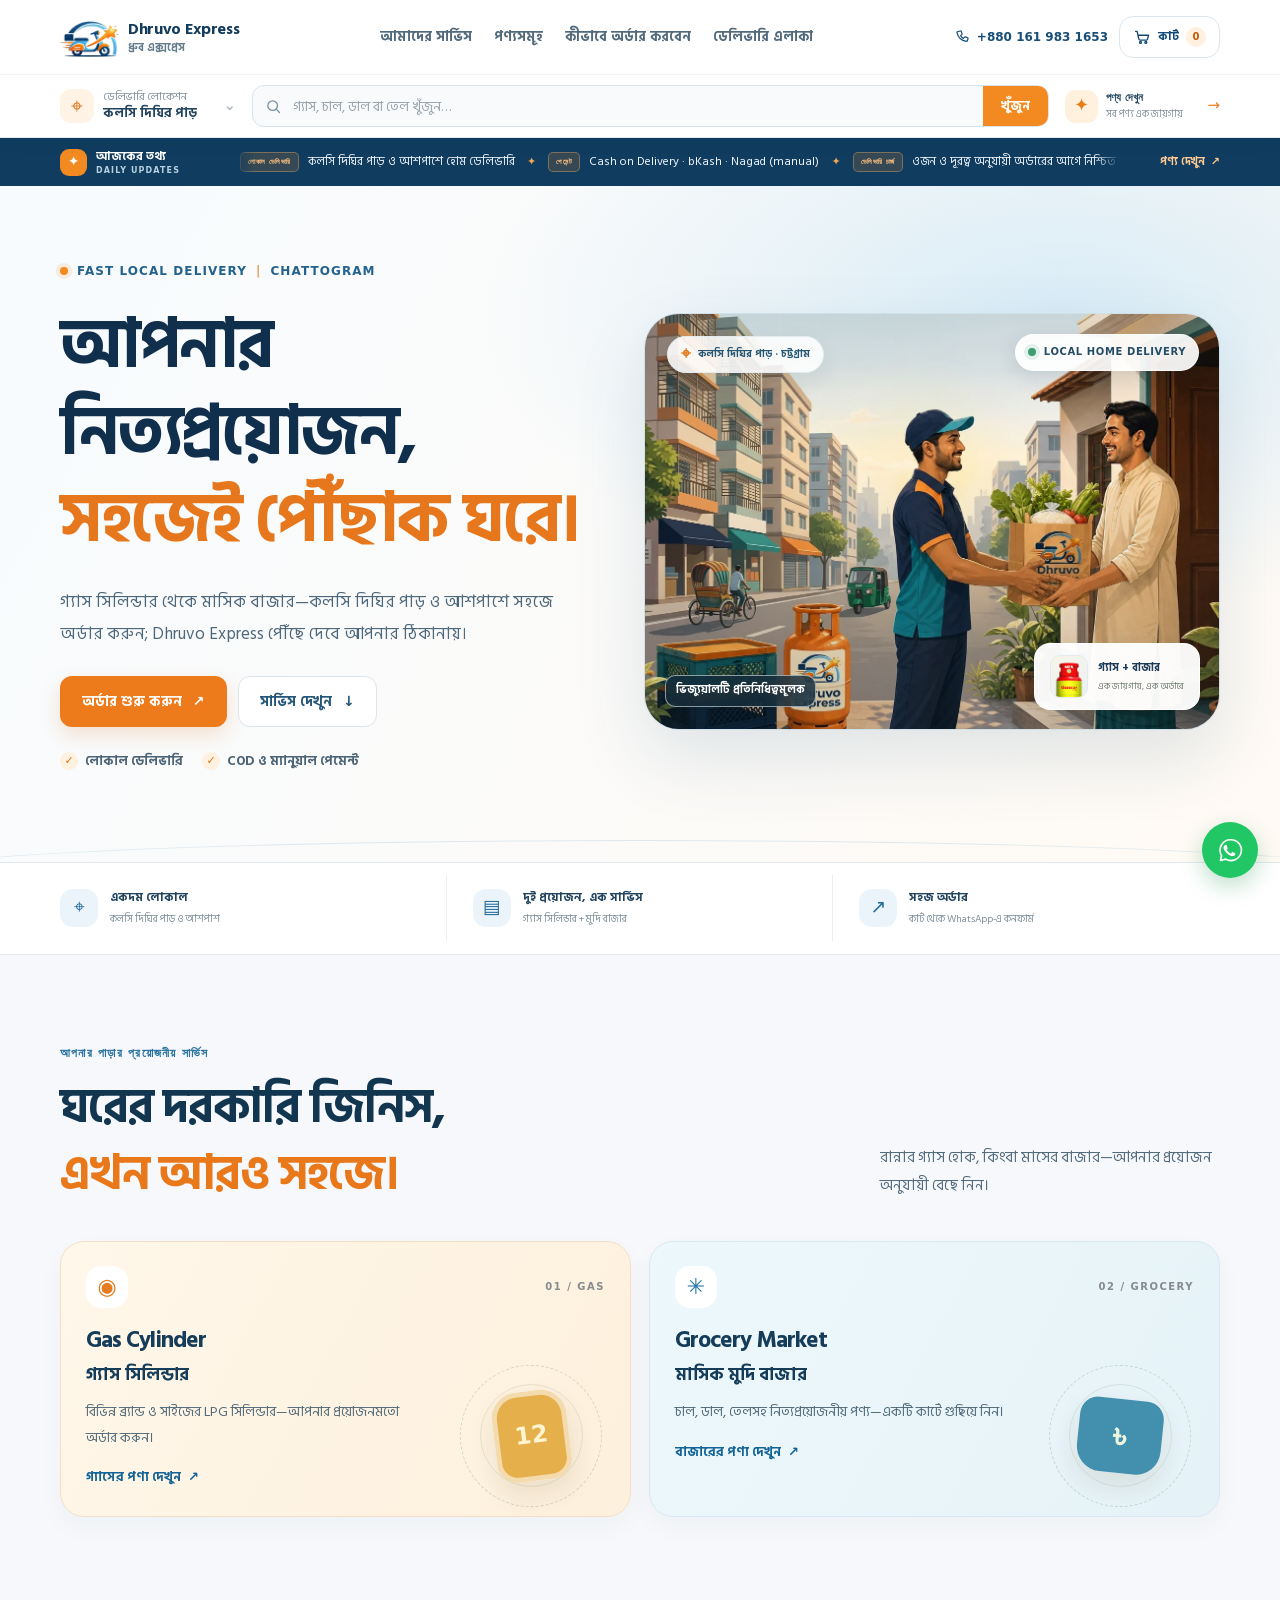
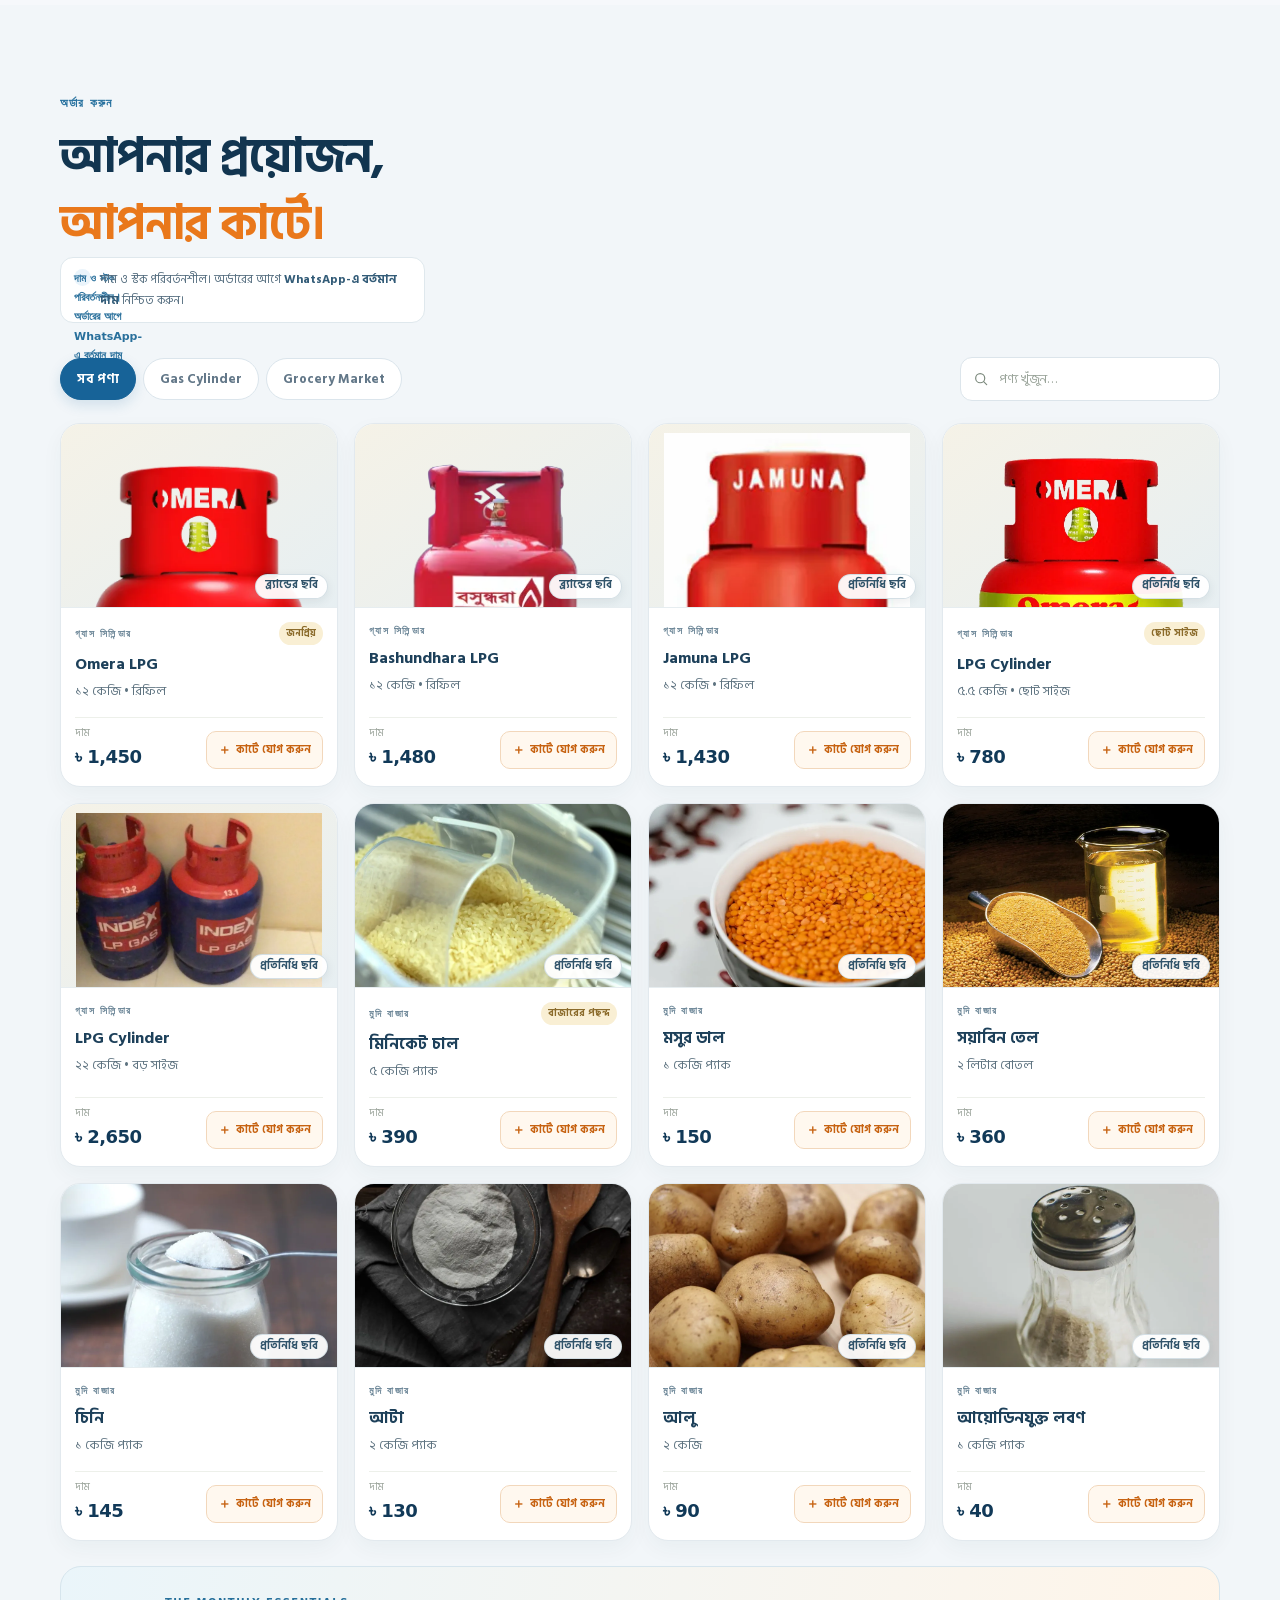
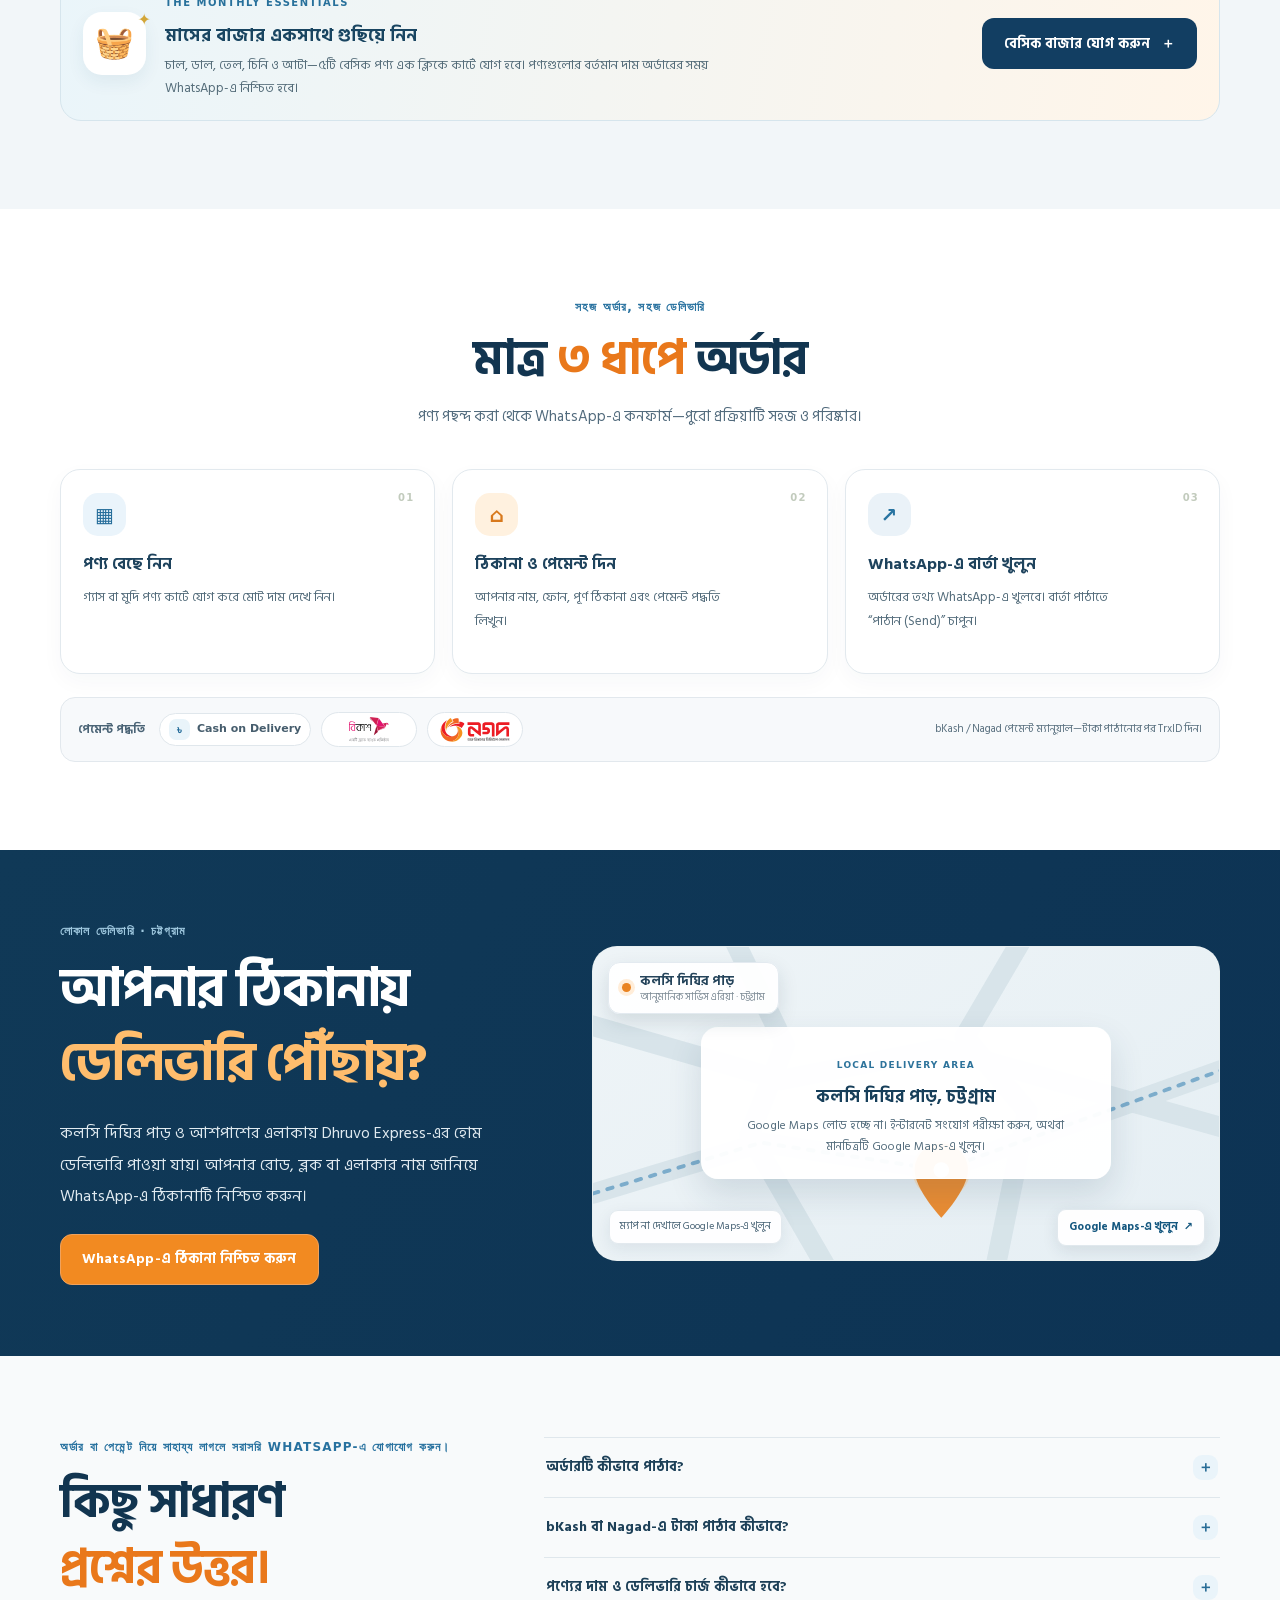
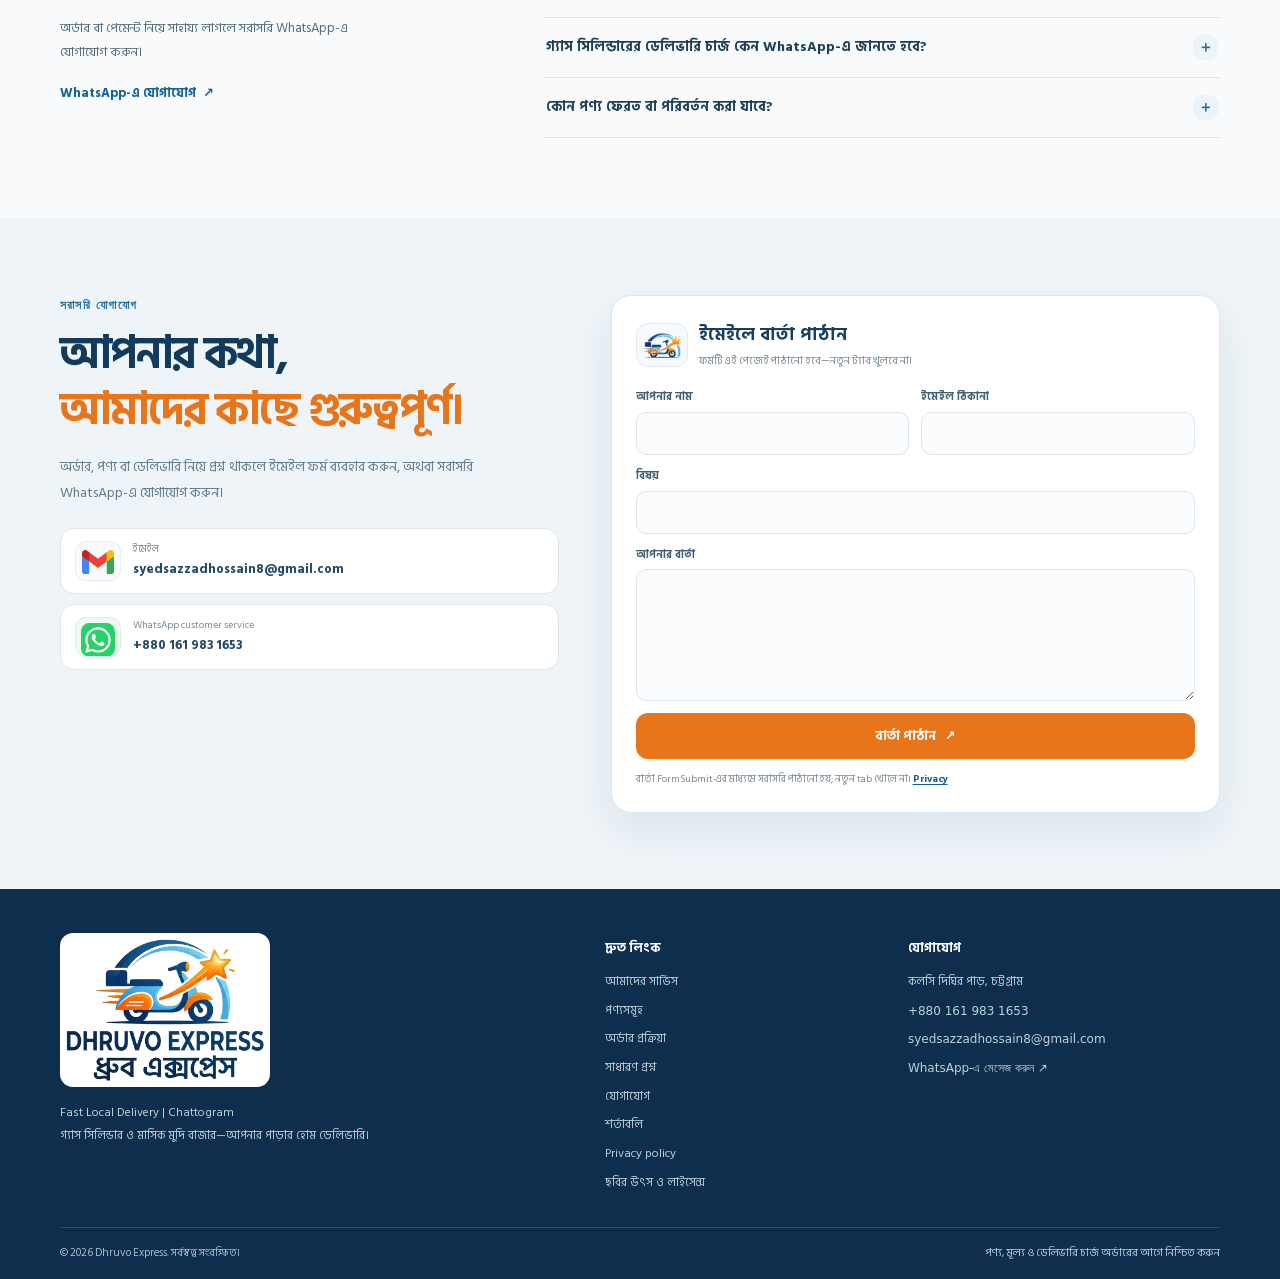
==== commit 25bab2cd: "Add files via upload" ====
--- a/index.html
+++ b/index.html
@@ -13,13 +13,13 @@
   <meta property="og:description" content="কলসি দিঘির পাড় ও আশপাশ, চট্টগ্রামে LPG সিলিন্ডার ও নিত্যপ্রয়োজনীয় বাজারের লোকাল ডেলিভারি।">
   <meta property="og:type" content="website">
   <meta name="twitter:card" content="summary_large_image">
-  <meta property="og:url" content="https://mirdigitalagency.github.io/dhruvo-express/">
-  <meta property="og:image" content="https://mirdigitalagency.github.io/dhruvo-express/assets/hero/delivery-urban-branded.jpg">
+  <meta property="og:url" content="https://expressdhruvo.github.io/dhruvoexpress/">
+  <meta property="og:image" content="https://expressdhruvo.github.io/dhruvoexpress/assets/hero/delivery-urban-branded.jpg">
   <meta property="og:image:alt" content="শহরের রাস্তায় Dhruvo Express-এর ডেলিভারি কর্মী মুদি বাজারের ব্যাগ দিচ্ছেন — প্রতিনিধিত্বমূলক ভিজ্যুয়াল।">
   <title>Dhruvo Express | গ্যাস ও মুদি বাজার ডেলিভারি, চট্টগ্রাম</title>
   <link rel="icon" type="image/png" href="assets/dhruvo-express-mark.png">
-  <link rel="canonical" href="https://mirdigitalagency.github.io/dhruvo-express/">
-  <link rel="preload" href="assets/hind-siliguri-regular.woff" as="font" type="font/woff" crossorigin>
+  <link rel="canonical" href="https://expressdhruvo.github.io/dhruvoexpress/">
+  <link rel="preload" href="assets/hind-siliguri-regular.woff2" as="font" type="font/woff2" crossorigin>
   <link rel="preload" href="assets/hero/delivery-urban-branded.webp" as="image" type="image/webp">
   <link rel="stylesheet" href="styles.css">
   <link rel="stylesheet" href="marketplace.css">
--- a/marketplace.css
+++ b/marketplace.css
@@ -1,14 +1,14 @@
 /* Dhruvo Express marketplace refresh — local font + brand colours from the supplied logo */
 @font-face {
   font-family: "Hind Siliguri";
-  src: url("assets/hind-siliguri-regular.woff") format("woff");
+  src: url("assets/hind-siliguri-regular.woff2") format("woff2");
   font-style: normal;
   font-weight: 400;
   font-display: swap;
 }
 @font-face {
   font-family: "Hind Siliguri";
-  src: url("assets/hind-siliguri-bold.woff") format("woff");
+  src: url("assets/hind-siliguri-bold.woff2") format("woff2");
   font-style: normal;
   font-weight: 700;
   font-display: swap;
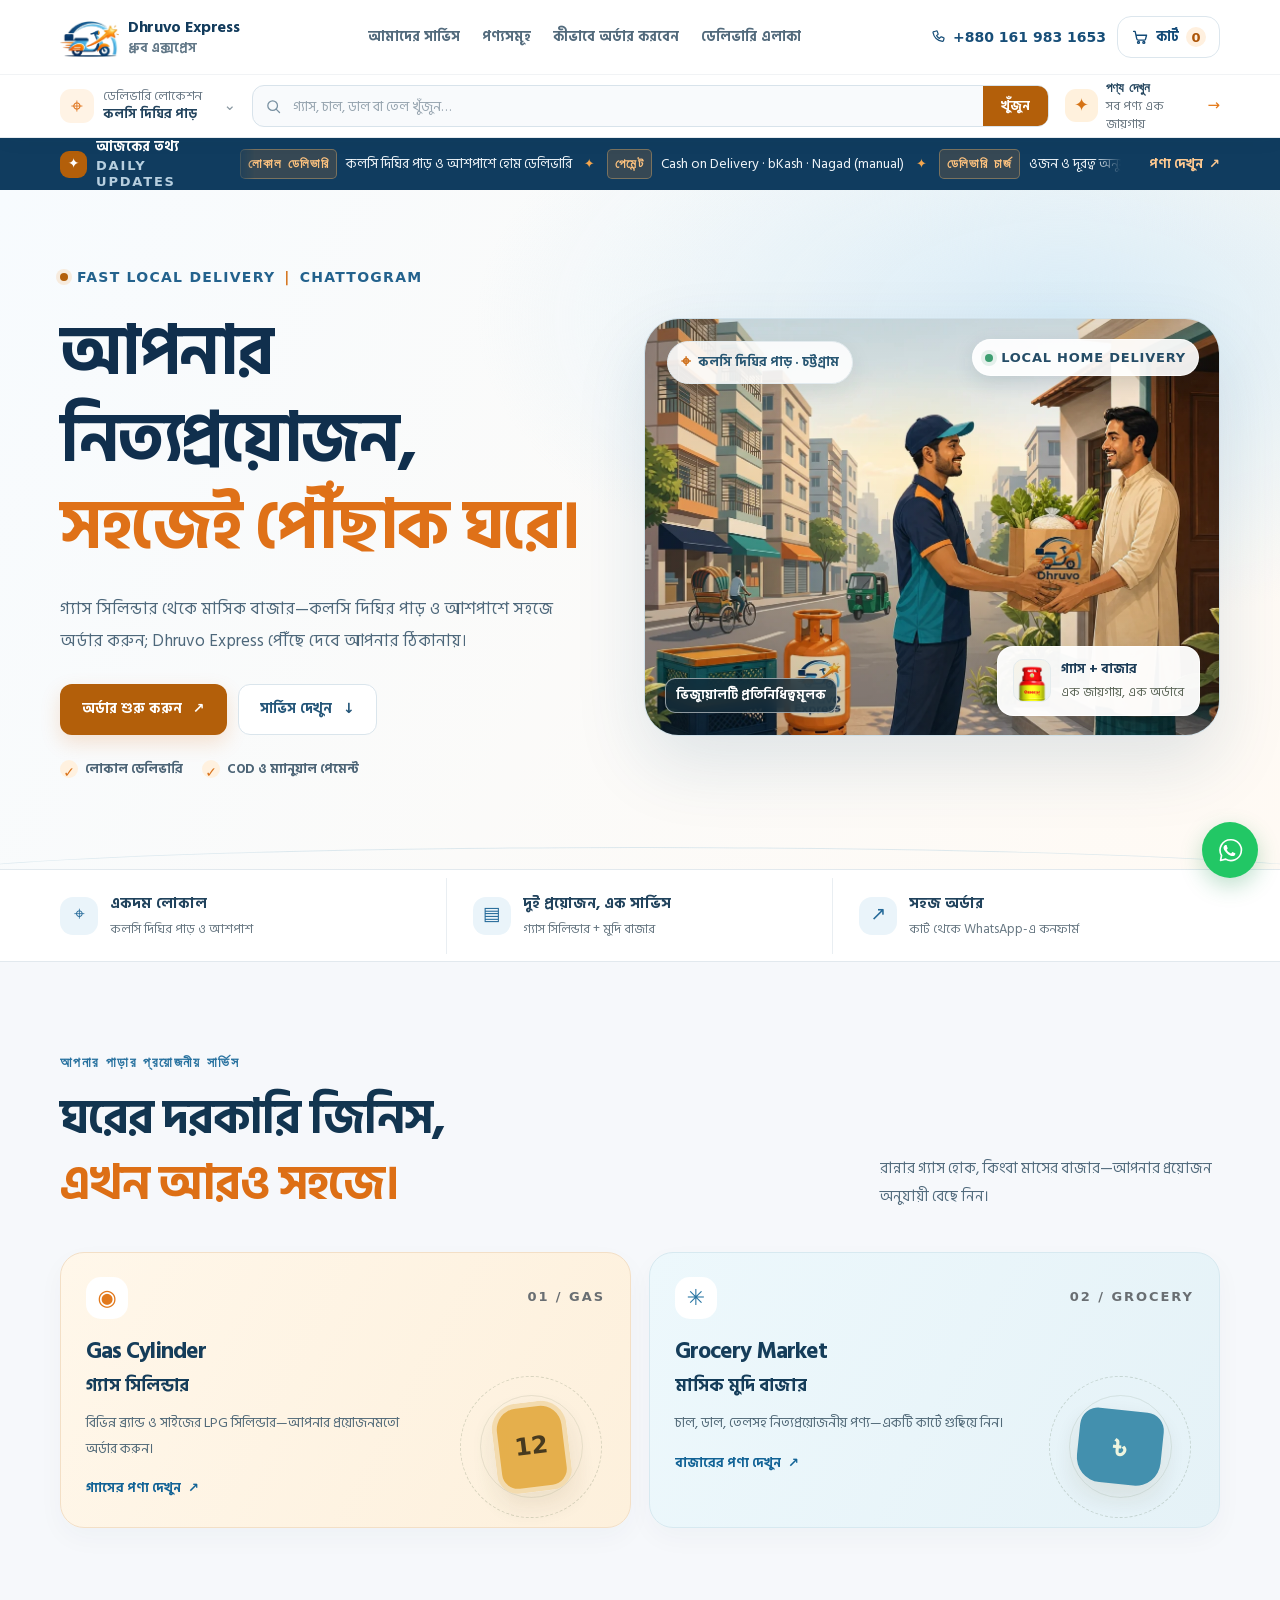
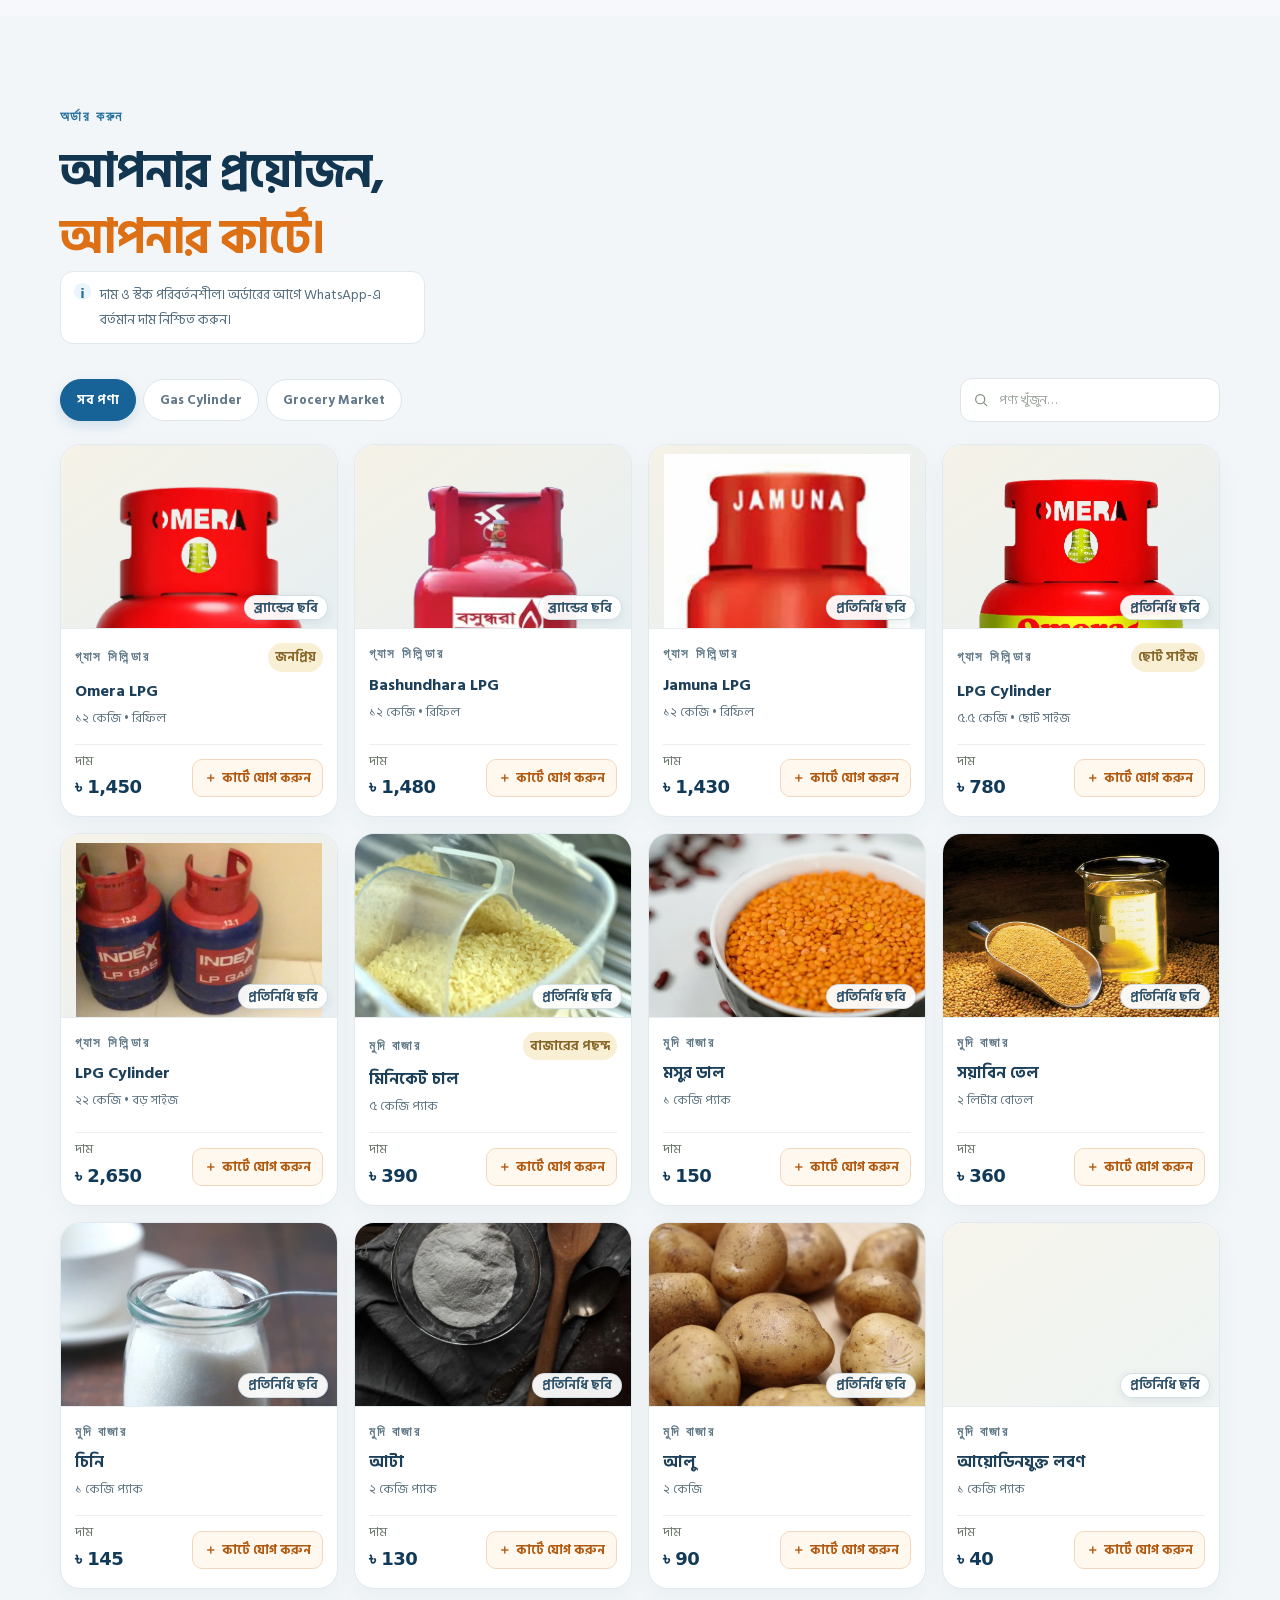
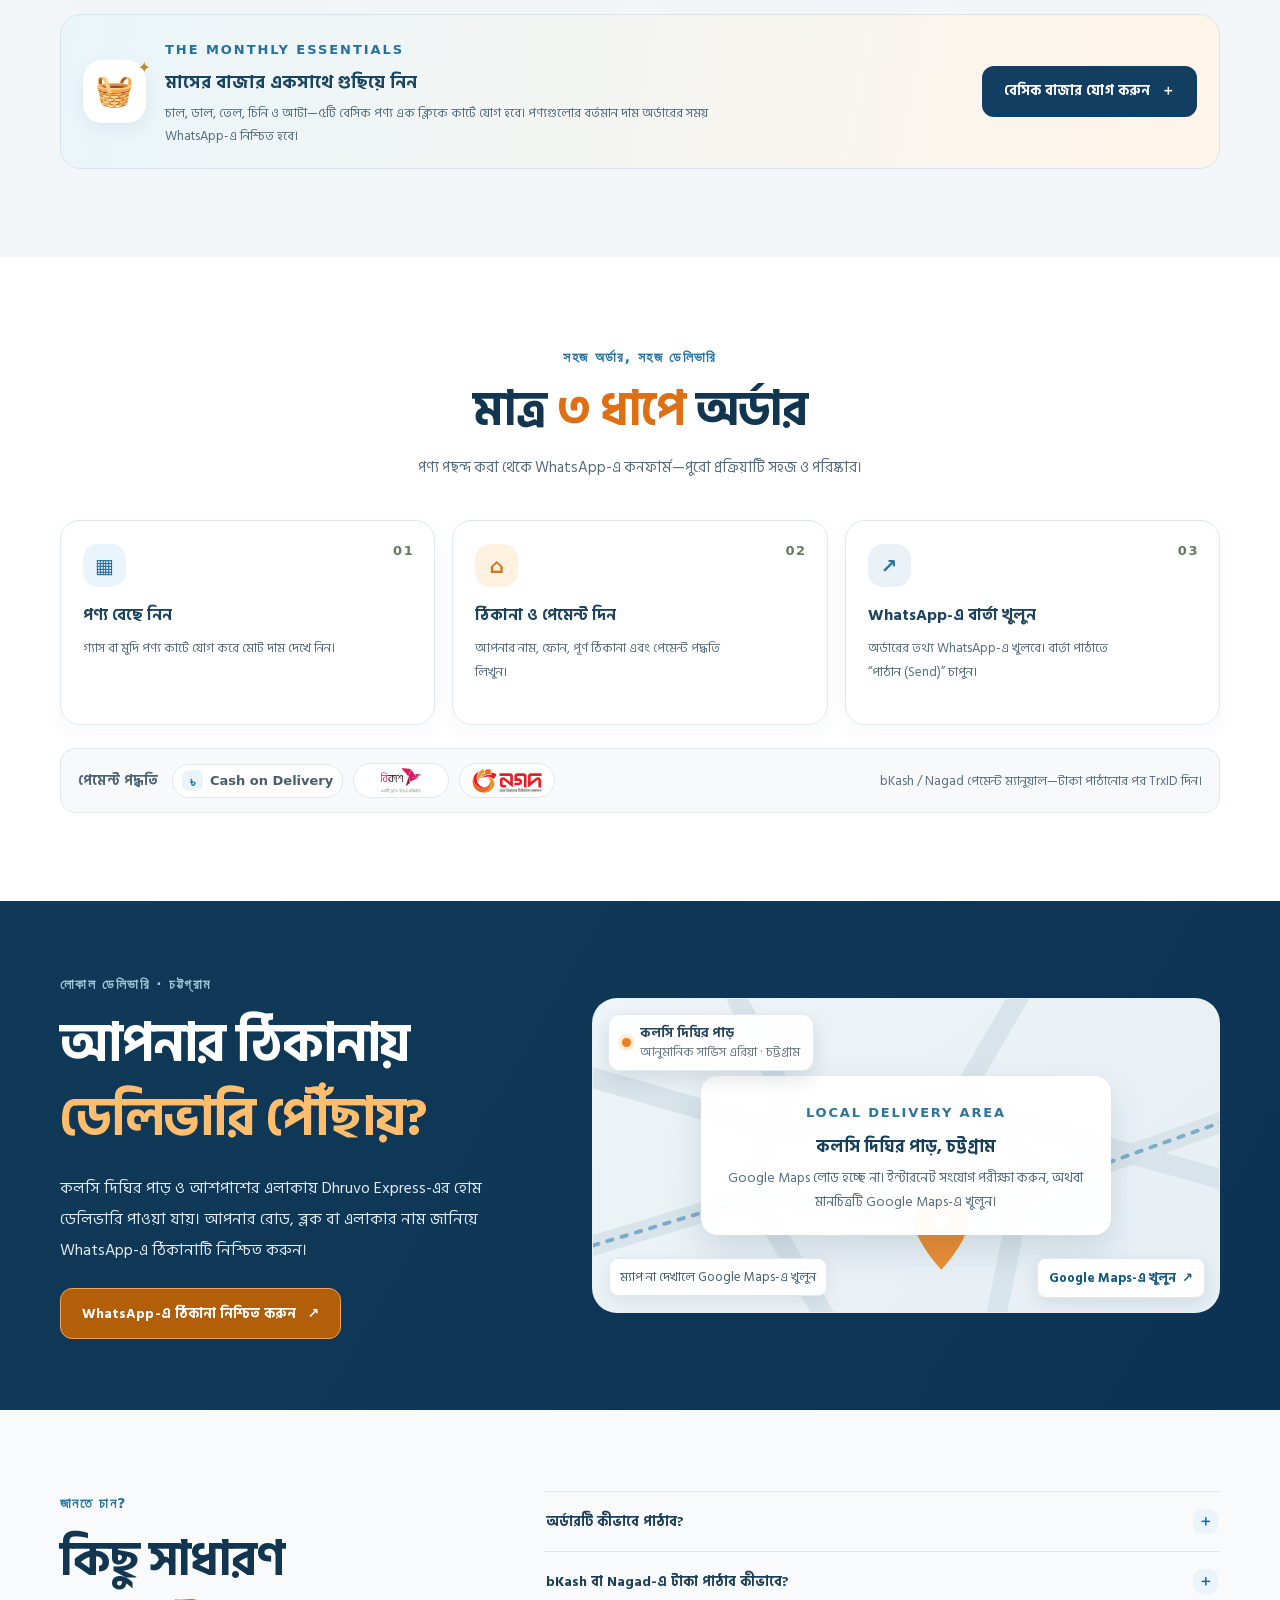
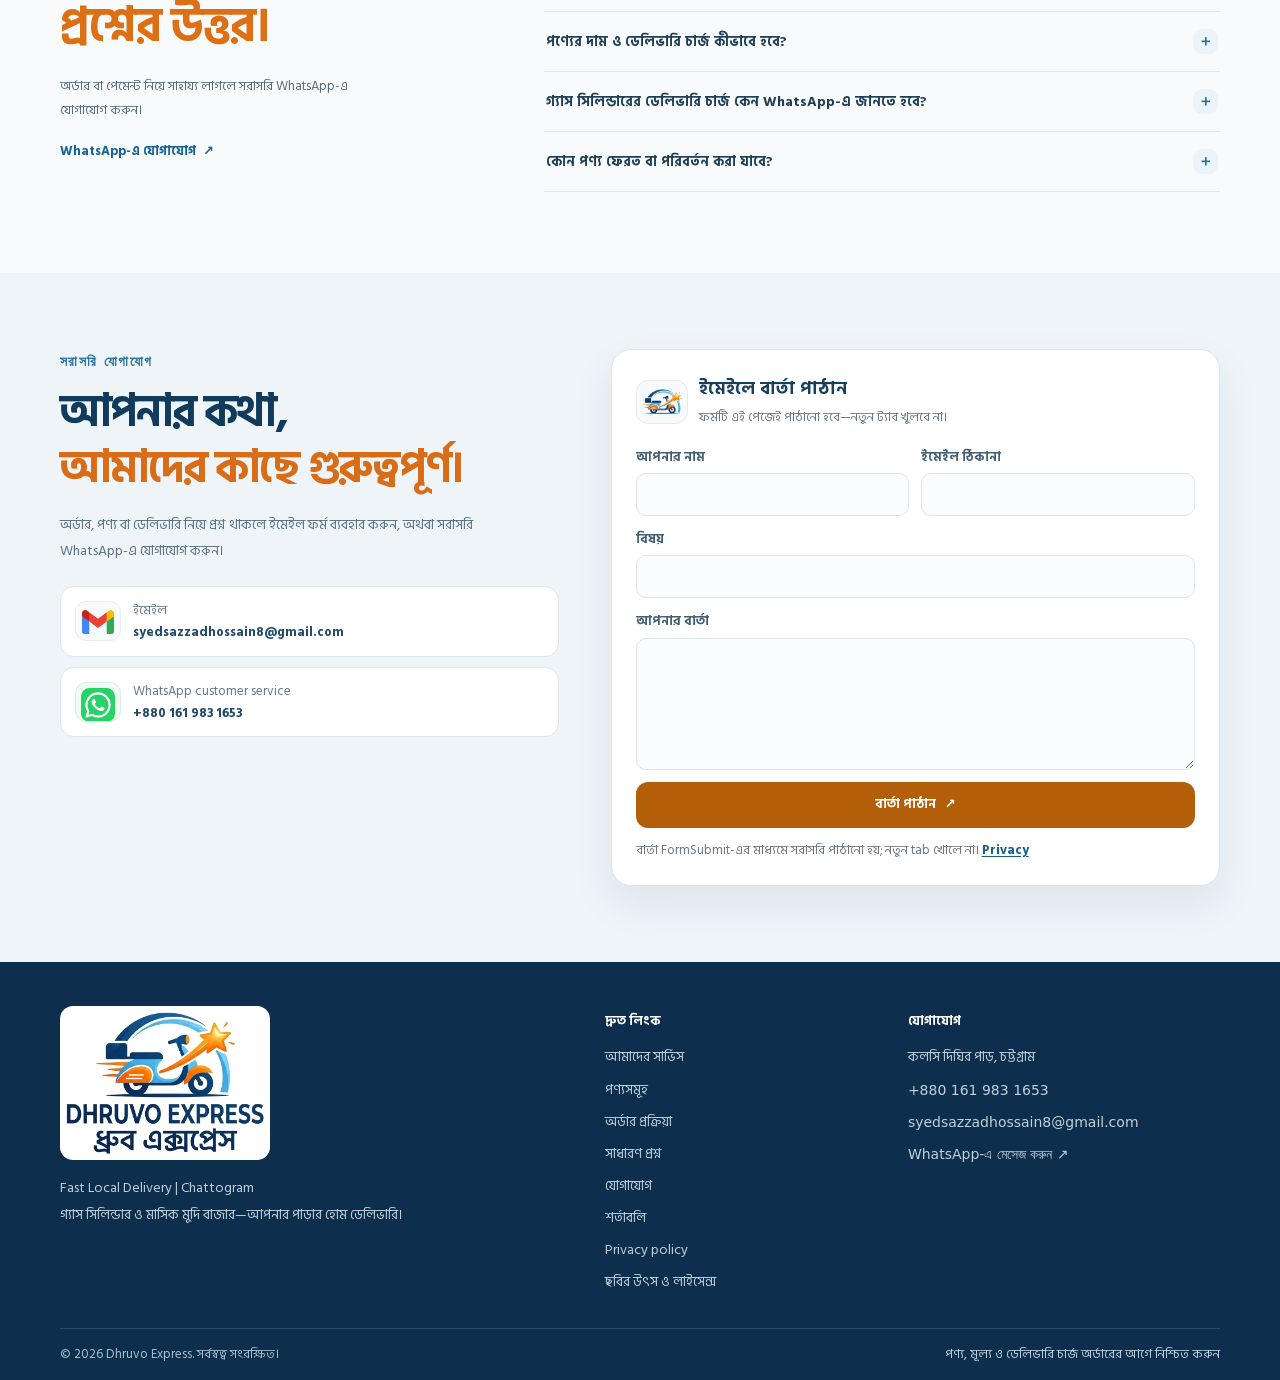
==== commit d3388710: "Add files via upload" ====
--- a/index.html
+++ b/index.html
@@ -315,8 +315,8 @@
             <button class="contact-submit" type="submit">বার্তা পাঠান <span aria-hidden="true">↗</span></button>
             <p class="contact-form-status" id="contact-form-status" role="status" aria-live="polite" hidden></p>
             <div class="contact-form-fallback" id="contact-form-fallback" hidden>
-              <a class="contact-form-mailto" id="contact-form-mailto" href="mailto:syedsazzadhossain8@gmail.com">ইমেইল অ্যাপে খুলুন <span aria-hidden="true">✉</span></a>
-              <a class="contact-form-whatsapp" href="https://wa.me/8801619831653" target="_blank" rel="noopener noreferrer">WhatsApp করুন</a>
+              <a class="contact-form-whatsapp" id="contact-form-whatsapp" href="https://wa.me/8801619831653" target="_blank" rel="noopener noreferrer">WhatsApp করুন</a>
+              <a class="contact-form-call" href="tel:+8801619831653">কল করুন <span aria-hidden="true">✆</span></a>
             </div>
             <p class="contact-form-note">বার্তা FormSubmit-এর মাধ্যমে সরাসরি পাঠানো হয়; নতুন tab খোলে না। <a href="privacy.html">Privacy</a></p>
           </form>
--- a/styles.css
+++ b/styles.css
@@ -23,8 +23,8 @@
   background: var(--paper);
   color: var(--ink);
   font-family: "Noto Sans Bengali", "Hind Siliguri", "Nirmala UI", system-ui, -apple-system, BlinkMacSystemFont, "Segoe UI", sans-serif;
-  font-size: 15px;
-  line-height: 1.65;
+  font-size: 16px;
+  line-height: 1.75;
   -webkit-font-smoothing: antialiased;
   text-rendering: optimizeLegibility;
 }
@@ -62,23 +62,23 @@
 .brand-mark svg { width: 29px; height: 29px; }
 .brand-copy { display: flex; flex-direction: column; line-height: 1.25; }
 .brand-copy strong { color: var(--ink-strong); font-family: system-ui, sans-serif; font-size: 15px; font-weight: 800; letter-spacing: -.035em; }
-.brand-copy > span { margin-top: 3px; color: #758176; font-size: 11px; font-weight: 600; }
+.brand-copy > span { margin-top: 3px; color: #758176; font-size: 13px; font-weight: 600; }
 .main-nav { display: flex; align-items: center; justify-content: center; gap: 28px; margin-inline: auto; }
 .main-nav a { position: relative; padding-block: 10px; color: #5f7065; font-size: 13px; font-weight: 650; transition: color .2s ease; }
 .main-nav a::after { position: absolute; right: 0; bottom: 3px; left: 0; height: 2px; content: ""; background: var(--sun); transform: scaleX(0); transform-origin: right; transition: transform .22s ease; }
 .main-nav a:hover, .main-nav a:focus-visible { color: var(--brand-dark); }
 .main-nav a:hover::after, .main-nav a:focus-visible::after { transform: scaleX(1); transform-origin: left; }
 .header-actions { display: flex; align-items: center; gap: 11px; }
-.header-phone { display: inline-flex; align-items: center; gap: 7px; color: var(--brand-dark); font-family: system-ui, sans-serif; font-size: 12px; font-weight: 750; white-space: nowrap; }
+.header-phone { display: inline-flex; align-items: center; gap: 7px; color: var(--brand-dark); font-family: system-ui, sans-serif; font-size: 14px; font-weight: 750; white-space: nowrap; }
 .header-phone svg { width: 16px; height: 16px; fill: none; stroke: currentColor; stroke-width: 1.8; stroke-linecap: round; stroke-linejoin: round; }
 .cart-trigger {
   position: relative; display: inline-flex; min-height: 42px; align-items: center; justify-content: center; gap: 7px;
   padding: 0 13px; border: 1px solid #dce5d7; border-radius: 14px; background: #fff;
-  color: var(--brand-dark); font-size: 12px; font-weight: 750; cursor: pointer; transition: .2s ease;
+  color: var(--brand-dark); font-size: 14px; font-weight: 750; cursor: pointer; transition: .2s ease;
 }
 .cart-trigger:hover { border-color: var(--brand); box-shadow: 0 5px 15px rgba(23, 63, 51, .1); transform: translateY(-1px); }
 .cart-trigger svg { width: 18px; height: 18px; fill: none; stroke: currentColor; stroke-width: 1.8; stroke-linecap: round; stroke-linejoin: round; }
-.cart-count { display: grid; min-width: 20px; height: 20px; place-items: center; padding-inline: 4px; border-radius: 20px; background: #e8efdd; color: var(--brand-dark); font-family: system-ui, sans-serif; font-size: 10px; font-weight: 800; }
+.cart-count { display: grid; min-width: 20px; height: 20px; place-items: center; padding-inline: 4px; border-radius: 20px; background: #e8efdd; color: var(--brand-dark); font-family: system-ui, sans-serif; font-size: 13px; font-weight: 800; }
 .mobile-menu-toggle { display: none; width: 42px; height: 42px; align-items: center; justify-content: center; flex-direction: column; gap: 5px; border: 1px solid var(--line); border-radius: 13px; background: #fff; cursor: pointer; }
 .mobile-menu-toggle span { display: block; width: 17px; height: 2px; border-radius: 2px; background: var(--brand-dark); transition: .2s ease; }
 
@@ -97,22 +97,22 @@
 .button-dark { min-height: 46px; background: var(--ink-strong); color: #fff; }
 .button-dark:hover { background: #24513e; box-shadow: 0 8px 22px rgba(20,39,31,.18); }
 .full-button { width: 100%; }
-.eyebrow { margin: 0 0 11px; color: #66806e; font-family: system-ui, sans-serif; font-size: 10px; font-weight: 850; letter-spacing: .15em; text-transform: uppercase; }
+.eyebrow { margin: 0 0 11px; color: #66806e; font-family: system-ui, sans-serif; font-size: 13px; font-weight: 850; letter-spacing: .15em; text-transform: uppercase; }
 
 /* Hero */
 .hero-section { position: relative; overflow: hidden; padding: 62px 0 67px; background: radial-gradient(ellipse at 83% 20%, rgba(219, 232, 206, .55), transparent 40%), linear-gradient(120deg, #f8f8f2 12%, #f5f7ed 100%); }
 .hero-layout { display: grid; grid-template-columns: minmax(0, .96fr) minmax(440px, 1.04fr); align-items: center; gap: 52px; }
 .hero-copy { position: relative; z-index: 2; padding: 13px 0 22px; }
-.hero-kicker { display: flex; align-items: center; gap: 9px; margin: 0 0 21px; color: #647a68; font-family: system-ui, sans-serif; font-size: 11px; font-weight: 800; letter-spacing: .09em; text-transform: uppercase; }
+.hero-kicker { display: flex; align-items: center; gap: 9px; margin: 0 0 21px; color: #647a68; font-family: system-ui, sans-serif; font-size: 13px; font-weight: 800; letter-spacing: .09em; text-transform: uppercase; }
 .live-dot { width: 8px; height: 8px; border-radius: 50%; background: #8ba76d; box-shadow: 0 0 0 4px rgba(139,167,109,.14); }
 .kicker-divider { color: #c6ae73; }
 .hero-copy h1 { margin: 0; color: var(--ink-strong); font-size: clamp(42px, 5.3vw, 67px); font-weight: 850; letter-spacing: -.055em; line-height: 1.22; }
 .hero-copy h1 em, .section-heading h2 em, .coverage-copy h2 em, .faq-intro h2 em { color: var(--brand); font-style: normal; }
-.hero-description { max-width: 510px; margin: 22px 0 0; color: #69796e; font-size: 15px; line-height: 1.95; }
+.hero-description { max-width: 510px; margin: 22px 0 0; color: #69796e; font-size: 16.5px; line-height: 1.95; }
 .hero-actions { display: flex; flex-wrap: wrap; gap: 11px; margin-top: 26px; }
-.hero-assurances { display: flex; flex-wrap: wrap; gap: 19px; margin-top: 23px; color: #617368; font-size: 11px; font-weight: 700; }
+.hero-assurances { display: flex; flex-wrap: wrap; gap: 19px; margin-top: 23px; color: #617368; font-size: 14px; font-weight: 700; }
 .hero-assurances span { display: inline-flex; align-items: center; gap: 7px; }
-.hero-assurances i { display: grid; width: 18px; height: 18px; place-items: center; border-radius: 50%; background: #e4edda; color: var(--brand); font-family: system-ui, sans-serif; font-size: 11px; font-style: normal; }
+.hero-assurances i { display: grid; width: 18px; height: 18px; place-items: center; border-radius: 50%; background: #e4edda; color: var(--brand); font-family: system-ui, sans-serif; font-size: 14px; font-style: normal; }
 .hero-visual {
   position: relative; display: grid; min-height: 405px; place-items: center; isolation: isolate;
   overflow: hidden; border: 1px solid rgba(220, 230, 212, .84); border-radius: 35px;
@@ -120,17 +120,17 @@
 }
 .visual-halo { position: absolute; z-index: -1; width: 330px; height: 330px; border: 1px solid rgba(108, 145, 102, .11); border-radius: 50%; background: radial-gradient(circle, rgba(250,250,240,.7) 0 46%, rgba(214,229,203,.3) 47% 62%, transparent 63%); }
 .delivery-illustration { position: relative; z-index: 1; width: min(100%, 540px); height: auto; margin-top: 19px; }
-.visual-label { position: absolute; z-index: 2; display: inline-flex; align-items: center; gap: 7px; padding: 9px 13px; border: 1px solid rgba(224,231,218,.9); border-radius: 30px; background: rgba(255,255,255,.88); box-shadow: 0 7px 22px rgba(34,68,47,.08); color: #44614e; font-size: 10px; font-weight: 750; }
+.visual-label { position: absolute; z-index: 2; display: inline-flex; align-items: center; gap: 7px; padding: 9px 13px; border: 1px solid rgba(224,231,218,.9); border-radius: 30px; background: rgba(255,255,255,.88); box-shadow: 0 7px 22px rgba(34,68,47,.08); color: #44614e; font-size: 13px; font-weight: 750; }
 .visual-label-top { top: 22px; left: 22px; }
 .label-pin { color: #d5a634; font-size: 17px; line-height: 1; }
 .visual-note { position: absolute; z-index: 2; display: flex; align-items: center; gap: 10px; padding: 11px 15px; border: 1px solid rgba(232,236,225,.9); border-radius: 16px; background: rgba(255,255,255,.94); box-shadow: 0 12px 30px rgba(34,68,47,.11); }
 .visual-note-bottom { right: 21px; bottom: 19px; }
 .note-icon { display: grid; width: 31px; height: 31px; place-items: center; border-radius: 11px; background: #fbf0ce; color: #ae7b18; font-size: 16px; }
 .visual-note strong, .visual-note small { display: block; }
-.visual-note strong { color: var(--ink); font-size: 11px; font-weight: 800; }
-.visual-note small { margin-top: 1px; color: #788379; font-size: 9px; }
-.visual-sticker { position: absolute; right: 22px; top: 68px; display: grid; width: 66px; height: 66px; place-content: center; border: 1px solid rgba(245,221,149,.9); border-radius: 50%; background: #f7dc8e; color: #725820; font-size: 9px; font-weight: 700; line-height: 1.3; text-align: center; transform: rotate(9deg); }
-.visual-sticker b { font-size: 10px; }
+.visual-note strong { color: var(--ink); font-size: 13px; font-weight: 800; }
+.visual-note small { margin-top: 1px; color: #5d6759; font-size: 13px; }
+.visual-sticker { position: absolute; right: 22px; top: 68px; display: grid; width: 66px; height: 66px; place-content: center; border: 1px solid rgba(245,221,149,.9); border-radius: 50%; background: #f7dc8e; color: #725820; font-size: 13px; font-weight: 700; line-height: 1.3; text-align: center; transform: rotate(9deg); }
+.visual-sticker b { font-size: 13px; }
 .hero-bottom-line { position: absolute; right: -8%; bottom: -46px; left: -8%; height: 68px; border-top: 1px solid rgba(215,225,209,.56); border-radius: 50% 50% 0 0; }
 
 /* Trust strip */
@@ -141,15 +141,15 @@
 .value-item:last-child { border-right: 0; }
 .value-icon { display: grid; width: 38px; height: 38px; flex: 0 0 auto; place-items: center; border-radius: 13px; background: #eff3e8; color: #557a5c; font-size: 19px; }
 .value-item strong, .value-item small { display: block; }
-.value-item strong { color: #263d30; font-size: 12px; font-weight: 800; }
-.value-item small { margin-top: 2px; color: #788379; font-size: 10px; }
+.value-item strong { color: #263d30; font-size: 15px; font-weight: 800; }
+.value-item small { margin-top: 2px; color: #5d6759; font-size: 13px; }
 
 /* Section headers and service cards */
 .section { padding: 88px 0; }
 .section-heading { margin-bottom: 34px; }
 .section-heading-row { display: flex; align-items: end; justify-content: space-between; gap: 30px; }
 .section-heading h2, .coverage-copy h2, .faq-intro h2 { margin: 0; color: var(--ink-strong); font-size: clamp(32px, 4vw, 45px); font-weight: 850; letter-spacing: -.045em; line-height: 1.28; }
-.section-intro-copy { max-width: 340px; margin: 0 0 6px; color: #708074; font-size: 13px; line-height: 1.9; }
+.section-intro-copy { max-width: 340px; margin: 0 0 6px; color: #708074; font-size: 15px; line-height: 1.9; }
 .service-cards { display: grid; grid-template-columns: repeat(2, 1fr); gap: 18px; }
 .service-card { position: relative; min-height: 276px; overflow: hidden; padding: 24px 25px; border: 1px solid transparent; border-radius: 24px; }
 .service-card-gas { border-color: #f1e3be; background: linear-gradient(118deg, #fbf2dc, #f7ebce); }
@@ -158,35 +158,35 @@
 .service-icon { display: grid; width: 42px; height: 42px; place-items: center; border-radius: 15px; font-family: system-ui, sans-serif; font-size: 22px; font-weight: 700; }
 .service-icon-gas { background: #fff8e7; color: #bb8c2a; }
 .service-icon-grocery { background: #f8fbf1; color: #58825c; }
-.service-overline { color: #8b8a70; font-family: system-ui, sans-serif; font-size: 9px; font-weight: 850; letter-spacing: .15em; }
+.service-overline { color: #8b8a70; font-family: system-ui, sans-serif; font-size: 13px; font-weight: 850; letter-spacing: .15em; }
 .service-card-copy { position: relative; z-index: 2; max-width: 70%; margin-top: 16px; }
 .service-card-copy h3 { margin: 0; color: var(--ink-strong); font-family: system-ui, sans-serif; font-size: 21px; font-weight: 850; letter-spacing: -.04em; line-height: 1.38; }
 .service-card-copy h3 span { font-family: inherit; font-size: 16px; letter-spacing: -.025em; }
-.service-card-copy p { max-width: 330px; margin: 9px 0 12px; color: #707b67; font-size: 11px; line-height: 1.8; }
-.text-link { display: inline-flex; align-items: center; gap: 7px; color: var(--brand); font-size: 11px; font-weight: 850; }
+.service-card-copy p { max-width: 330px; margin: 9px 0 12px; color: #707b67; font-size: 14px; line-height: 1.8; }
+.text-link { display: inline-flex; align-items: center; gap: 7px; color: var(--brand); font-size: 13px; font-weight: 850; }
 .text-link span { font-family: system-ui, sans-serif; transition: transform .2s ease; }
 .text-link:hover span { transform: translate(2px, -2px); }
 .service-card-art { position: absolute; right: 4px; bottom: -15px; display: grid; width: 190px; height: 190px; place-items: center; border-radius: 50%; opacity: .9; }
 .service-card-art::before, .service-card-art::after { position: absolute; content: ""; border-radius: 50%; }
 .service-card-art::before { width: 140px; height: 140px; border: 1px dashed rgba(66,92,57,.22); }
 .service-card-art::after { width: 101px; height: 101px; border: 1px solid rgba(66,92,57,.12); }
-.service-card-art span { z-index: 1; display: grid; width: 75px; height: 90px; place-items: center; border: 5px solid rgba(255,255,255,.56); border-radius: 26px 26px 21px 21px; background: #ddb44f; box-shadow: 0 12px 28px rgba(94,79,32,.13); color: #fff5d0; font-family: system-ui, sans-serif; font-size: 24px; font-weight: 800; transform: rotate(-7deg); }
+.service-card-art span { z-index: 1; display: grid; width: 75px; height: 90px; place-items: center; border: 5px solid rgba(255,255,255,.56); border-radius: 26px 26px 21px 21px; background: #ddb44f; box-shadow: 0 12px 28px rgba(94,79,32,.13); color: #33260a; font-family: system-ui, sans-serif; font-size: 24px; font-weight: 800; transform: rotate(-7deg); }
 .grocery-card-art span { width: 84px; height: 74px; border: 0; border-radius: 18px 18px 25px 25px; background: #609065; color: #eff5dc; font-size: 34px; transform: rotate(6deg); }
 
 /* Catalog */
 .shop-section { background: #f2f4ec; }
 .shop-heading { align-items: end; }
-.catalog-note { display: flex; max-width: 365px; align-items: flex-start; gap: 9px; margin-bottom: 5px; padding: 11px 13px; border: 1px solid #e4e8da; border-radius: 13px; background: rgba(255,255,255,.65); color: #748071; font-size: 10px; line-height: 1.65; }
+.catalog-note { display: flex; max-width: 365px; align-items: flex-start; gap: 9px; margin-bottom: 5px; padding: 11px 13px; border: 1px solid #e4e8da; border-radius: 13px; background: rgba(255,255,255,.65); color: #748071; font-size: 13px; line-height: 1.65; }
 .catalog-note strong { color: #4e6653; }
-.note-alert { display: grid; width: 17px; height: 17px; flex: 0 0 auto; place-items: center; border-radius: 50%; background: #e9eedc; color: #526c55; font-family: system-ui, sans-serif; font-size: 11px; font-weight: 800; font-style: normal; }
+.note-alert { display: grid; width: 17px; height: 17px; flex: 0 0 auto; place-items: center; border-radius: 50%; background: #e9eedc; color: #526c55; font-family: system-ui, sans-serif; font-size: 13px; font-weight: 800; font-style: normal; }
 .catalog-toolbar { display: flex; align-items: center; justify-content: space-between; gap: 15px; margin-bottom: 22px; }
 .filter-tabs { display: flex; flex-wrap: wrap; gap: 7px; }
-.filter-pill { min-height: 38px; padding: 0 14px; border: 1px solid #dfe6d9; border-radius: 30px; background: rgba(255,255,255,.65); color: #667568; font-size: 11px; font-weight: 750; cursor: pointer; transition: .18s ease; }
+.filter-pill { min-height: 38px; padding: 0 14px; border: 1px solid #dfe6d9; border-radius: 30px; background: rgba(255,255,255,.65); color: #667568; font-size: 13px; font-weight: 750; cursor: pointer; transition: .18s ease; }
 .filter-pill:hover { border-color: #bacdb3; color: var(--brand); }
 .filter-pill.is-active { border-color: var(--brand); background: var(--brand); color: #fff; box-shadow: 0 5px 13px rgba(32,87,68,.14); }
 .search-box { display: flex; width: min(260px, 100%); min-height: 40px; align-items: center; gap: 8px; padding: 0 12px; border: 1px solid #dfe6d9; border-radius: 12px; background: #fff; }
 .search-box svg { width: 16px; height: 16px; flex: 0 0 auto; fill: none; stroke: #7c8a7d; stroke-width: 1.8; stroke-linecap: round; }
-.search-box input { width: 100%; min-width: 0; border: 0; outline: 0; background: transparent; color: var(--ink); font-size: 11px; }
+.search-box input { width: 100%; min-width: 0; border: 0; outline: 0; background: transparent; color: var(--ink); font-size: 13px; }
 .search-box input::placeholder { color: #9aa49a; }
 .product-grid { display: grid; grid-template-columns: repeat(4, minmax(0, 1fr)); gap: 16px; }
 .product-card { display: flex; min-width: 0; flex-direction: column; overflow: hidden; border: 1px solid #e4e9e0; border-radius: 20px; background: #fff; box-shadow: 0 7px 21px rgba(39,62,44,.035); transition: transform .22s ease, box-shadow .22s ease, border-color .22s ease; }
@@ -204,31 +204,31 @@
 .product-art--salt { background: #e9eff0; }
 .product-emoji { position: relative; z-index: 1; display: grid; width: 88px; height: 88px; place-items: center; border: 1px solid rgba(255,255,255,.7); border-radius: 28px; background: rgba(255,255,255,.63); box-shadow: 0 12px 22px rgba(54,62,42,.07); font-size: 48px; filter: drop-shadow(0 4px 4px rgba(38,53,37,.1)); transition: transform .22s ease; }
 .product-card:hover .product-emoji { transform: scale(1.04) rotate(-3deg); }
-.product-art-label { position: absolute; z-index: 2; right: 11px; bottom: 10px; padding: 4px 8px; border-radius: 20px; background: rgba(255,255,255,.72); color: #748074; font-family: system-ui, sans-serif; font-size: 8px; font-weight: 850; letter-spacing: .1em; }
+.product-art-label { position: absolute; z-index: 2; right: 11px; bottom: 10px; padding: 4px 8px; border-radius: 20px; background: rgba(255,255,255,.72); color: #748074; font-family: system-ui, sans-serif; font-size: 13px; font-weight: 850; letter-spacing: .1em; }
 .product-content { display: flex; flex: 1; flex-direction: column; padding: 14px 14px 13px; }
 .product-tag-row { display: flex; align-items: center; justify-content: space-between; gap: 6px; margin-bottom: 7px; }
-.product-category { color: #809080; font-family: system-ui, sans-serif; font-size: 8px; font-weight: 850; letter-spacing: .13em; text-transform: uppercase; }
-.product-badge { padding: 3px 7px; border-radius: 20px; background: #f9efd4; color: #8b6b2b; font-size: 8px; font-weight: 750; white-space: nowrap; }
+.product-category { color: #809080; font-family: system-ui, sans-serif; font-size: 13px; font-weight: 850; letter-spacing: .13em; text-transform: uppercase; }
+.product-badge { padding: 3px 7px; border-radius: 20px; background: #f9efd4; color: #866729; font-size: 13px; font-weight: 750; white-space: nowrap; }
 .product-content h3 { margin: 0; color: #243c2f; font-size: 14px; font-weight: 850; line-height: 1.45; }
-.product-detail { min-height: 23px; margin: 4px 0 10px; color: #849087; font-size: 10px; }
+.product-detail { min-height: 23px; margin: 4px 0 10px; color: #849087; font-size: 14px; }
 .product-buy-row { display: flex; flex-wrap: wrap; align-items: center; justify-content: space-between; gap: 6px; margin-top: auto; padding-top: 9px; border-top: 1px solid #edf0ea; }
 .product-buy-row > div { min-width: 0; }
-.product-price-label { display: block; color: #9aa39a; font-size: 8px; line-height: 1.2; }
+.product-price-label { display: block; color: #6d786d; font-size: 13px; line-height: 1.2; }
 .product-price { display: block; margin-top: 3px; color: var(--ink-strong); font-family: system-ui, sans-serif; font-size: 15px; font-weight: 850; letter-spacing: -.03em; white-space: nowrap; }
-.add-button { display: inline-flex; min-height: 34px; align-items: center; justify-content: center; gap: 5px; padding: 0 10px; border: 1px solid #d9e5d5; border-radius: 10px; background: #f7faf4; color: var(--brand); font-size: 9px; font-weight: 850; white-space: nowrap; cursor: pointer; transition: .18s ease; }
+.add-button { display: inline-flex; min-height: 34px; align-items: center; justify-content: center; gap: 5px; padding: 0 10px; border: 1px solid #d9e5d5; border-radius: 10px; background: #f7faf4; color: var(--brand); font-size: 13px; font-weight: 850; white-space: nowrap; cursor: pointer; transition: .18s ease; }
 .add-button span { font-family: system-ui, sans-serif; font-size: 13px; }
 .add-button:hover { border-color: var(--brand); background: var(--brand); color: #fff; }
 .empty-results { display: grid; min-height: 200px; align-content: center; justify-items: center; gap: 4px; border: 1px dashed #cad7c6; border-radius: 18px; color: #6d7b70; text-align: center; }
 .empty-results > span { color: #94a68e; font-size: 28px; }
 .empty-results strong { color: #314b39; font-size: 14px; }
-.empty-results small { font-size: 11px; }
+.empty-results small { font-size: 13px; }
 .monthly-pack { display: flex; align-items: center; gap: 19px; margin-top: 25px; padding: 20px 22px; border: 1px solid #d9e4d4; border-radius: 21px; background: #e9f0e2; }
 .pack-illustration { position: relative; display: grid; width: 63px; height: 63px; flex: 0 0 auto; place-items: center; border-radius: 19px; background: #fff; font-size: 31px; }
-.pack-illustration i { position: absolute; top: -5px; right: -5px; color: #d3a638; font-size: 16px; font-style: normal; }
+.pack-illustration i { position: absolute; top: -5px; right: -5px; color: #b98f29; font-size: 16px; font-style: normal; }
 .pack-copy { flex: 1; }
-.pack-eyebrow { color: #7e907c; font-family: system-ui, sans-serif; font-size: 8px; font-weight: 850; letter-spacing: .15em; }
+.pack-eyebrow { color: #7e907c; font-family: system-ui, sans-serif; font-size: 13px; font-weight: 850; letter-spacing: .15em; }
 .pack-copy h3 { margin: 4px 0 3px; color: #253e30; font-size: 16px; font-weight: 850; }
-.pack-copy p { max-width: 600px; margin: 0; color: #738171; font-size: 10px; line-height: 1.7; }
+.pack-copy p { max-width: 600px; margin: 0; color: #738171; font-size: 13px; line-height: 1.7; }
 
 /* Ordering steps */
 .steps-section { background: #fbfbf7; }
@@ -237,18 +237,18 @@
 .centered-heading .section-intro-copy { max-width: 520px; margin: 11px auto 0; }
 .steps-grid { display: grid; grid-template-columns: repeat(3, 1fr); gap: 17px; margin-top: 38px; }
 .step-card { position: relative; min-height: 205px; padding: 23px 22px 20px; border: 1px solid #e5eae1; border-radius: 20px; background: #fff; }
-.step-number { position: absolute; top: 19px; right: 20px; color: #c2cbbd; font-family: system-ui, sans-serif; font-size: 10px; font-weight: 850; letter-spacing: .12em; }
+.step-number { position: absolute; top: 19px; right: 20px; color: #697a60; font-family: system-ui, sans-serif; font-size: 13px; font-weight: 850; letter-spacing: .12em; }
 .step-icon { display: grid; width: 43px; height: 43px; place-items: center; border-radius: 15px; background: #edf3e8; color: #537a59; font-family: system-ui, sans-serif; font-size: 20px; font-weight: 700; }
 .step-card:nth-child(2) .step-icon { background: #f8f0da; color: #9d7c35; }
 .step-card:nth-child(3) .step-icon { background: #e9eff0; color: #477273; }
 .step-card h3 { margin: 15px 0 6px; color: #273e31; font-size: 14px; font-weight: 850; }
-.step-card p { max-width: 275px; margin: 0; color: #78857a; font-size: 10px; line-height: 1.85; }
+.step-card p { max-width: 275px; margin: 0; color: #78857a; font-size: 13px; line-height: 1.85; }
 .payment-strip { display: flex; flex-wrap: wrap; align-items: center; gap: 10px; margin-top: 23px; padding: 14px 17px; border: 1px solid #e8e9df; border-radius: 15px; background: #f5f5ee; }
-.payment-strip-label { margin-right: 4px; color: #647568; font-size: 10px; font-weight: 850; }
-.payment-badge { display: inline-flex; align-items: center; gap: 6px; padding: 5px 9px; border: 1px solid #e5e9df; border-radius: 20px; background: #fff; color: #546459; font-family: system-ui, sans-serif; font-size: 9px; font-weight: 750; }
+.payment-strip-label { margin-right: 4px; color: #647568; font-size: 13px; font-weight: 850; }
+.payment-badge { display: inline-flex; align-items: center; gap: 6px; padding: 5px 9px; border: 1px solid #e5e9df; border-radius: 20px; background: #fff; color: #546459; font-family: system-ui, sans-serif; font-size: 13px; font-weight: 750; }
 .payment-dot { width: 7px; height: 7px; border-radius: 50%; }
 .cod-dot { background: #66845f; }.bkash-dot { background: #db4c83; }.nagad-dot { background: #ed733e; }
-.payment-strip small { margin-left: auto; color: #859087; font-size: 9px; }
+.payment-strip small { margin-left: auto; color: #859087; font-size: 13px; }
 
 /* Coverage */
 .coverage-section { overflow: hidden; padding: 71px 0; background: #1c493a; color: #fff; }
@@ -256,7 +256,7 @@
 .coverage-copy .eyebrow { color: #c1d1ad; }
 .coverage-copy h2 { color: #fff; }
 .coverage-copy h2 em { color: #e8c764; }
-.coverage-copy > p:not(.eyebrow) { max-width: 430px; margin: 17px 0 22px; color: #c6d4c7; font-size: 12px; line-height: 1.95; }
+.coverage-copy > p:not(.eyebrow) { max-width: 430px; margin: 17px 0 22px; color: #c6d4c7; font-size: 14px; line-height: 1.95; }
 .coverage-copy .button-primary { border-color: #d2e095; background: #e2edaf; color: #244434; box-shadow: none; }
 .coverage-copy .button-primary:hover { background: #eff6c8; }
 .coverage-visual { position: relative; min-height: 294px; overflow: hidden; border: 1px solid rgba(220,238,212,.13); border-radius: 25px; background: #e8f0e3; }
@@ -265,21 +265,21 @@
 .coverage-label { position: absolute; right: 20px; bottom: 41px; display: flex; align-items: center; gap: 9px; padding: 9px 13px; border: 1px solid #e5eadc; border-radius: 13px; background: #fff; box-shadow: 0 10px 25px rgba(29,59,38,.12); color: #263f30; }
 .coverage-pin { display: grid; width: 29px; height: 29px; place-items: center; border-radius: 10px; background: #f8edcb; color: #ab812b; font-size: 18px; }
 .coverage-label strong, .coverage-label small { display: block; }
-.coverage-label strong { font-size: 10px; font-weight: 850; }
-.coverage-label small { margin-top: 1px; color: #879286; font-size: 8px; }
-.coverage-caption { position: absolute; bottom: 12px; left: 18px; color: #758376; font-size: 8px; }
+.coverage-label strong { font-size: 13px; font-weight: 850; }
+.coverage-label small { margin-top: 1px; color: #879286; font-size: 13px; }
+.coverage-caption { position: absolute; bottom: 12px; left: 18px; color: #758376; font-size: 13px; }
 
 /* FAQ */
 .faq-section { padding-block: 81px; }
 .faq-layout { display: grid; grid-template-columns: .76fr 1.24fr; gap: 70px; }
-.faq-intro > p:not(.eyebrow) { max-width: 300px; margin: 15px 0 14px; color: #748176; font-size: 11px; line-height: 1.9; }
+.faq-intro > p:not(.eyebrow) { max-width: 300px; margin: 15px 0 14px; color: #748176; font-size: 13px; line-height: 1.9; }
 .faq-list { border-top: 1px solid #e2e8df; }
 .faq-list details { border-bottom: 1px solid #e2e8df; }
-.faq-list summary { display: flex; align-items: center; justify-content: space-between; gap: 20px; padding: 17px 2px; color: #314a38; font-size: 12px; font-weight: 800; cursor: pointer; list-style: none; }
+.faq-list summary { display: flex; align-items: center; justify-content: space-between; gap: 20px; padding: 17px 2px; color: #314a38; font-size: 15px; font-weight: 800; cursor: pointer; list-style: none; }
 .faq-list summary::-webkit-details-marker { display: none; }
 .faq-list summary span { display: grid; width: 25px; height: 25px; flex: 0 0 auto; place-items: center; border-radius: 9px; background: #edf2e7; color: #527456; font-family: system-ui, sans-serif; font-size: 15px; transition: transform .2s ease; }
 .faq-list details[open] summary span { transform: rotate(45deg); }
-.faq-list details p { max-width: 610px; margin: -3px 35px 17px 2px; color: #77847a; font-size: 10px; line-height: 1.95; }
+.faq-list details p { max-width: 610px; margin: -3px 35px 17px 2px; color: #77847a; font-size: 13px; line-height: 1.95; }
 
 /* Footer */
 .site-footer { padding-top: 44px; background: #142f26; color: #fff; }
@@ -287,12 +287,12 @@
 .brand-footer .brand-mark { background: #315542; }
 .brand-footer .brand-copy strong { color: #fff; }
 .brand-footer .brand-copy > span { color: #b8c7b9; }
-.footer-brand-block > p { max-width: 360px; margin: 15px 0 0; color: #b2c2b4; font-size: 10px; line-height: 1.9; }
-.footer-links, .footer-contact { display: flex; flex-direction: column; align-items: flex-start; gap: 8px; color: #bdcbbd; font-size: 10px; }
-.footer-links > strong, .footer-contact > strong { margin: 4px 0 5px; color: #f2f5ec; font-size: 11px; font-weight: 850; }
+.footer-brand-block > p { max-width: 360px; margin: 15px 0 0; color: #b2c2b4; font-size: 13px; line-height: 1.9; }
+.footer-links, .footer-contact { display: flex; flex-direction: column; align-items: flex-start; gap: 8px; color: #bdcbbd; font-size: 13px; }
+.footer-links > strong, .footer-contact > strong { margin: 4px 0 5px; color: #f2f5ec; font-size: 13px; font-weight: 850; }
 .footer-links a:hover, .footer-contact a:hover { color: #f1ce68; }
 .footer-contact a { font-family: system-ui, sans-serif; }
-.footer-bottom { display: flex; min-height: 52px; align-items: center; justify-content: space-between; gap: 15px; border-top: 1px solid rgba(226,236,223,.14); color: #9eafa1; font-size: 9px; }
+.footer-bottom { display: flex; min-height: 52px; align-items: center; justify-content: space-between; gap: 15px; border-top: 1px solid rgba(226,236,223,.14); color: #9eafa1; font-size: 13px; }
 .footer-demo-note { color: #849789; }
 
 /* Dialogs, cart and checkout */
@@ -302,34 +302,34 @@
 .cart-dialog[open] { display: flex; flex-direction: column; animation: slide-in .24s ease both; }
 @keyframes slide-in { from { opacity: .8; transform: translateX(22px); } to { opacity: 1; transform: translateX(0); } }
 .dialog-header { display: flex; flex: 0 0 auto; align-items: center; justify-content: space-between; gap: 15px; padding: 22px 25px 18px; border-bottom: 1px solid #edf0e9; }
-.dialog-eyebrow { display: block; margin-bottom: 3px; color: #829281; font-family: system-ui, sans-serif; font-size: 8px; font-weight: 850; letter-spacing: .16em; }
+.dialog-eyebrow { display: block; margin-bottom: 3px; color: #829281; font-family: system-ui, sans-serif; font-size: 13px; font-weight: 850; letter-spacing: .16em; }
 .dialog-header h2 { margin: 0; color: #203a2c; font-size: 23px; font-weight: 850; letter-spacing: -.035em; }
 .icon-button { display: grid; width: 37px; height: 37px; flex: 0 0 auto; place-items: center; border: 1px solid #e5eae1; border-radius: 12px; background: #fff; color: #526557; font-family: system-ui, sans-serif; font-size: 22px; line-height: 1; cursor: pointer; transition: .2s ease; }
 .icon-button:hover { border-color: #becdb8; background: #f2f6ee; }
 .cart-items { flex: 1; overflow-y: auto; padding: 4px 22px 15px; }
 .cart-line { position: relative; display: grid; grid-template-columns: 54px minmax(0,1fr) auto; align-items: start; gap: 11px; padding: 17px 0; border-bottom: 1px solid #edf0e9; }
 .cart-line-art { display: grid; width: 54px; height: 54px; place-items: center; border-radius: 15px; background: #f0f4ea; font-size: 26px; }
-.cart-line h3 { margin: 0; color: #2b4434; font-size: 11px; font-weight: 850; line-height: 1.4; }
-.cart-line-detail { margin: 3px 0 8px; color: #859084; font-size: 9px; }
-.cart-line-total { color: #233c2e; font-family: system-ui, sans-serif; font-size: 11px; font-weight: 850; white-space: nowrap; }
+.cart-line h3 { margin: 0; color: #2b4434; font-size: 13px; font-weight: 850; line-height: 1.4; }
+.cart-line-detail { margin: 3px 0 8px; color: #859084; font-size: 13px; }
+.cart-line-total { color: #233c2e; font-family: system-ui, sans-serif; font-size: 13px; font-weight: 850; white-space: nowrap; }
 .quantity-controls { display: inline-flex; align-items: center; gap: 8px; }
 .quantity-controls button { display: grid; width: 24px; height: 24px; place-items: center; border: 1px solid #dce6d7; border-radius: 8px; background: #fff; color: var(--brand); font-family: system-ui, sans-serif; font-size: 15px; line-height: 1; cursor: pointer; }
 .quantity-controls button:hover { background: #edf4e8; }
-.quantity-controls span { min-width: 13px; color: #354c3a; font-family: system-ui, sans-serif; font-size: 10px; font-weight: 800; text-align: center; }
-.remove-item { display: block; margin-top: 5px; padding: 0; border: 0; background: transparent; color: #a38370; font-size: 8px; cursor: pointer; }
+.quantity-controls span { min-width: 13px; color: #354c3a; font-family: system-ui, sans-serif; font-size: 13px; font-weight: 800; text-align: center; }
+.remove-item { display: block; margin-top: 5px; padding: 0; border: 0; background: transparent; color: #a38370; font-size: 13px; cursor: pointer; }
 .remove-item:hover { color: #a43e36; text-decoration: underline; }
 .cart-empty { display: grid; flex: 1; align-content: center; justify-items: center; padding: 35px 25px; text-align: center; }
 .empty-basket { display: grid; width: 75px; height: 75px; place-items: center; margin-bottom: 15px; border-radius: 25px; background: #eef3e8; font-size: 37px; }
 .cart-empty strong { color: #2a4434; font-size: 15px; }
-.cart-empty p { max-width: 250px; margin: 6px 0 17px; color: #7d887d; font-size: 10px; }
+.cart-empty p { max-width: 250px; margin: 6px 0 17px; color: #7d887d; font-size: 13px; }
 .cart-summary { flex: 0 0 auto; padding: 17px 23px 20px; border-top: 1px solid #e9eee5; background: #fbfcf9; }
-.summary-row { display: flex; align-items: center; justify-content: space-between; gap: 15px; padding: 5px 0; color: #778377; font-size: 10px; }
-.summary-row strong { color: #3b4e40; font-family: system-ui, sans-serif; font-size: 11px; font-weight: 800; white-space: nowrap; }
-.summary-row small { color: #a3aa9f; font-size: 8px; }
-.summary-total { margin-top: 7px; padding-top: 12px; border-top: 1px dashed #dce4d7; color: #263e30; font-size: 12px; font-weight: 850; }
-.summary-total strong { color: var(--brand-dark); font-size: 18px; }
-.fee-note { margin: 2px 0 13px; color: #919b90; font-size: 8px; line-height: 1.55; }
-.secure-note { display: flex; align-items: center; justify-content: center; gap: 6px; margin: 10px 0 0; color: #879286; font-size: 8px; text-align: center; }
+.summary-row { display: flex; align-items: center; justify-content: space-between; gap: 15px; padding: 5px 0; color: #778377; font-size: 13px; }
+.summary-row strong { color: #3b4e40; font-family: system-ui, sans-serif; font-size: 13px; font-weight: 800; white-space: nowrap; }
+.summary-row small { color: #a3aa9f; font-size: 13px; }
+.summary-total { margin-top: 7px; padding-top: 12px; border-top: 1px dashed #dce4d7; color: #263e30; font-size: 15px; font-weight: 850; }
+.summary-total strong { color: var(--brand-dark); font-size: 15px; }
+.fee-note { margin: 2px 0 13px; color: #919b90; font-size: 13px; line-height: 1.55; }
+.secure-note { display: flex; align-items: center; justify-content: center; gap: 6px; margin: 10px 0 0; color: #879286; font-size: 13px; text-align: center; }
 .secure-note span { color: #6d9368; font-weight: 900; }
 .checkout-dialog { width: min(920px, calc(100vw - 40px)); max-height: min(92vh, 920px); margin: auto; overflow: auto; border-radius: 25px; }
 .checkout-dialog[open] { display: block; animation: modal-in .2s ease both; }
@@ -337,18 +337,18 @@
 .checkout-dialog-header { position: sticky; z-index: 4; top: 0; background: rgba(255,255,255,.96); -webkit-backdrop-filter: blur(9px); backdrop-filter: blur(9px); }
 .checkout-layout { display: grid; grid-template-columns: minmax(0,1.25fr) minmax(260px,.75fr); gap: 25px; padding: 21px 25px 25px; }
 .checkout-form { min-width: 0; }
-.form-section-title { display: flex; align-items: center; gap: 9px; margin: 0 0 13px; color: #294433; font-size: 12px; }
-.form-section-title > span { display: grid; width: 25px; height: 25px; place-items: center; border-radius: 9px; background: #edf3e8; color: #5d7e5b; font-family: system-ui, sans-serif; font-size: 9px; font-weight: 850; }
+.form-section-title { display: flex; align-items: center; gap: 9px; margin: 0 0 13px; color: #294433; font-size: 14px; }
+.form-section-title > span { display: grid; width: 25px; height: 25px; place-items: center; border-radius: 9px; background: #edf3e8; color: #5d7e5b; font-family: system-ui, sans-serif; font-size: 13px; font-weight: 850; }
 .form-section-title strong { font-weight: 850; }
 .form-field { display: block; margin: 0 0 12px; }
-.form-field > span { display: block; margin-bottom: 5px; color: #526255; font-size: 10px; font-weight: 800; }
+.form-field > span { display: block; margin-bottom: 5px; color: #526255; font-size: 13px; font-weight: 800; }
 .form-field > span b { color: #c35e47; }
-.form-field input, .form-field textarea { display: block; width: 100%; min-height: 42px; padding: 10px 12px; border: 1px solid #e0e7dc; border-radius: 11px; outline: none; background: #fcfdfa; color: #233b2e; font-size: 10px; transition: border-color .18s ease, box-shadow .18s ease; }
+.form-field input, .form-field textarea { display: block; width: 100%; min-height: 42px; padding: 10px 12px; border: 1px solid #e0e7dc; border-radius: 11px; outline: none; background: #fcfdfa; color: #233b2e; font-size: 13px; transition: border-color .18s ease, box-shadow .18s ease; }
 .form-field textarea { min-height: 72px; resize: vertical; }
 .form-field input:focus, .form-field textarea:focus { border-color: #8eaa86; box-shadow: 0 0 0 3px rgba(126,163,118,.12); }
 .form-field input::placeholder, .form-field textarea::placeholder { color: #a1aaa0; }
 .form-field input:disabled { opacity: .55; background: #f4f5f1; }
-.form-field small { display: block; margin-top: 4px; color: #8b958a; font-size: 8px; }
+.form-field small { display: block; margin-top: 4px; color: #8b958a; font-size: 13px; }
 .payment-title { margin-top: 17px; }
 .payment-options { display: grid; grid-template-columns: repeat(3, minmax(0,1fr)); gap: 8px; margin-bottom: 12px; }
 .payment-option { position: relative; display: flex; min-height: 61px; align-items: center; gap: 7px; padding: 9px; border: 1px solid #e1e8dd; border-radius: 12px; background: #fff; cursor: pointer; transition: .18s ease; }
@@ -358,37 +358,37 @@
 .payment-option input:checked + .payment-option-mark { border: 4px solid var(--brand); }
 .payment-option-copy { display: block; min-width: 0; flex: 1; }
 .payment-option-copy strong, .payment-option-copy small { display: block; }
-.payment-option-copy strong { color: #32493a; font-family: system-ui, sans-serif; font-size: 9px; font-weight: 800; }
-.payment-option-copy small { margin-top: 2px; color: #899389; font-size: 7px; white-space: nowrap; }
-.option-cod { color: #7a8b7b; font-family: system-ui, sans-serif; font-size: 8px; font-weight: 850; }
-.wallet-logo { display: grid; width: 22px; height: 22px; flex: 0 0 auto; place-items: center; border-radius: 7px; color: #fff; font-family: system-ui, sans-serif; font-size: 11px; font-weight: 900; }
+.payment-option-copy strong { color: #32493a; font-family: system-ui, sans-serif; font-size: 13px; font-weight: 800; }
+.payment-option-copy small { margin-top: 2px; color: #899389; font-size: 13px; white-space: nowrap; }
+.option-cod { color: #7a8b7b; font-family: system-ui, sans-serif; font-size: 13px; font-weight: 850; }
+.wallet-logo { display: grid; width: 22px; height: 22px; flex: 0 0 auto; place-items: center; border-radius: 7px; color: #fff; font-family: system-ui, sans-serif; font-size: 13px; font-weight: 900; }
 .wallet-bkash { background: #d94379; }.wallet-nagad { background: #e87839; }
 .manual-payment-box { margin: 0 0 13px; padding: 13px; border: 1px solid #eee5cd; border-radius: 14px; background: #fcf8ec; }
 .manual-payment-heading { display: flex; align-items: center; gap: 9px; }
 .manual-icon { display: grid; width: 31px; height: 31px; flex: 0 0 auto; place-items: center; border-radius: 10px; background: #f1e6c6; color: #947126; font-weight: 850; }
 .manual-payment-heading strong, .manual-payment-heading small { display: block; }
-.manual-payment-heading strong { color: #554627; font-size: 10px; font-weight: 850; }
-.manual-payment-heading small { margin-top: 2px; color: #958a6d; font-size: 8px; }
+.manual-payment-heading strong { color: #554627; font-size: 13px; font-weight: 850; }
+.manual-payment-heading small { margin-top: 2px; color: #958a6d; font-size: 13px; }
 .merchant-number-row { display: flex; align-items: center; justify-content: space-between; gap: 10px; margin: 11px 0 2px; padding: 8px 10px; border: 1px dashed #d9ca9f; border-radius: 9px; background: rgba(255,255,255,.72); }
 .merchant-number-row strong { color: #3d4b38; font-family: system-ui, sans-serif; font-size: 13px; letter-spacing: .02em; }
-.copy-number { padding: 5px 9px; border: 1px solid #e2d8b9; border-radius: 8px; background: #fff; color: #766239; font-size: 8px; font-weight: 800; cursor: pointer; }
+.copy-number { padding: 5px 9px; border: 1px solid #e2d8b9; border-radius: 8px; background: #fff; color: #766239; font-size: 13px; font-weight: 800; cursor: pointer; }
 .copy-number:hover { background: #f5edda; }
-.merchant-warning { margin: 5px 0 12px; color: #95886b; font-size: 8px; line-height: 1.6; }
+.merchant-warning { margin: 5px 0 12px; color: #95886b; font-size: 13px; line-height: 1.6; }
 .manual-payment-box .form-field { margin-bottom: 9px; }
 .manual-payment-box .form-field:last-child { margin-bottom: 0; }
-.checkout-privacy { margin: 13px 0; color: #8b948a; font-size: 8px; line-height: 1.7; }
+.checkout-privacy { margin: 13px 0; color: #8b948a; font-size: 13px; line-height: 1.7; }
 .confirm-button { min-height: 47px; }
-.whatsapp-step-note { display: flex; align-items: flex-start; gap: 6px; margin: 8px 0 0; color: #8b9489; font-size: 8px; line-height: 1.65; }
+.whatsapp-step-note { display: flex; align-items: flex-start; gap: 6px; margin: 8px 0 0; color: #8b9489; font-size: 13px; line-height: 1.65; }
 .whatsapp-step-note > span { color: #628265; }
 .whatsapp-step-note strong { color: #4c6b50; }
 .checkout-summary-panel { align-self: start; padding: 17px; border: 1px solid #e4eae0; border-radius: 17px; background: #f7f9f4; }
 .checkout-summary-panel h3 { margin: 1px 0 13px; color: #294232; font-size: 14px; font-weight: 850; }
 .checkout-summary-items { max-height: 236px; overflow: auto; margin-bottom: 7px; }
-.checkout-summary-item { display: flex; justify-content: space-between; gap: 10px; padding: 8px 0; border-bottom: 1px solid #e8ede5; color: #687669; font-size: 9px; }
+.checkout-summary-item { display: flex; justify-content: space-between; gap: 10px; padding: 8px 0; border-bottom: 1px solid #e8ede5; color: #687669; font-size: 13px; }
 .checkout-summary-item span:first-child { min-width: 0; }
-.checkout-summary-item small { display: block; margin-top: 2px; color: #99a198; font-size: 8px; }
-.checkout-summary-item strong { color: #435646; font-family: system-ui, sans-serif; font-size: 9px; white-space: nowrap; }
-.summary-panel-note { display: flex; gap: 7px; margin-top: 12px; padding: 9px; border-radius: 10px; background: #eaf0e3; color: #718072; font-size: 8px; line-height: 1.6; }
+.checkout-summary-item small { display: block; margin-top: 2px; color: #99a198; font-size: 13px; }
+.checkout-summary-item strong { color: #435646; font-family: system-ui, sans-serif; font-size: 13px; white-space: nowrap; }
+.summary-panel-note { display: flex; gap: 7px; margin-top: 12px; padding: 9px; border-radius: 10px; background: #eaf0e3; color: #718072; font-size: 13px; line-height: 1.6; }
 .summary-panel-note span { color: #a78936; }
 
 /* Success message and toast */
@@ -399,18 +399,18 @@
 .success-check svg { width: 34px; height: 34px; fill: none; stroke: currentColor; stroke-width: 3; stroke-linecap: round; stroke-linejoin: round; }
 .success-dialog .dialog-eyebrow { margin-bottom: 7px; }
 .success-dialog h2 { margin: 0; color: #203b2c; font-size: 20px; font-weight: 850; letter-spacing: -.03em; line-height: 1.45; }
-.success-dialog > p:not(.reference-number) { margin: 10px 0 11px; color: #788579; font-size: 10px; line-height: 1.8; }
-.reference-number { display: inline-block; margin: 0 0 15px; padding: 5px 10px; border-radius: 8px; background: #f3f6ee; color: #748075; font-family: system-ui, sans-serif; font-size: 9px; }
+.success-dialog > p:not(.reference-number) { margin: 10px 0 11px; color: #788579; font-size: 13px; line-height: 1.8; }
+.reference-number { display: inline-block; margin: 0 0 15px; padding: 5px 10px; border-radius: 8px; background: #f3f6ee; color: #748075; font-family: system-ui, sans-serif; font-size: 13px; }
 .reference-number strong { color: #425d48; }
 .sent-button { margin-top: 9px; }
-.success-footnote { display: block; margin-top: 12px; color: #9aa39a; font-size: 8px; }
-.toast { position: fixed; z-index: 90; right: 22px; bottom: 22px; max-width: min(360px, calc(100vw - 32px)); padding: 12px 16px; border: 1px solid rgba(255,255,255,.1); border-radius: 13px; background: #1a4233; box-shadow: 0 13px 32px rgba(18,43,30,.24); color: #fff; font-size: 11px; font-weight: 700; opacity: 0; pointer-events: none; transform: translateY(10px); transition: opacity .2s ease, transform .2s ease; }
+.success-footnote { display: block; margin-top: 12px; color: #6d786d; font-size: 13px; }
+.toast { position: fixed; z-index: 90; right: 22px; bottom: 22px; max-width: min(360px, calc(100vw - 32px)); padding: 12px 16px; border: 1px solid rgba(255,255,255,.1); border-radius: 13px; background: #1a4233; box-shadow: 0 13px 32px rgba(18,43,30,.24); color: #fff; font-size: 13px; font-weight: 700; opacity: 0; pointer-events: none; transform: translateY(10px); transition: opacity .2s ease, transform .2s ease; }
 .toast.is-visible { opacity: 1; transform: translateY(0); }
 
 @media (max-width: 1020px) {
   .header-inner { gap: 18px; }
   .main-nav { gap: 16px; }
-  .main-nav a { font-size: 11px; }
+  .main-nav a { font-size: 13px; }
   .header-phone span { display: none; }
   .header-phone { width: 37px; height: 37px; justify-content: center; border: 1px solid #dce5d7; border-radius: 12px; background: #fff; }
   .hero-layout { grid-template-columns: minmax(0, .95fr) minmax(380px, 1.05fr); gap: 30px; }
@@ -423,7 +423,7 @@
   .header-inner { min-height: 70px; justify-content: space-between; }
   .main-nav { position: absolute; z-index: 30; top: calc(100% + 1px); right: -18px; left: -18px; display: none; align-items: stretch; gap: 0; padding: 8px 18px 15px; border-bottom: 1px solid #e3e9df; background: rgba(248,248,242,.98); box-shadow: 0 15px 22px rgba(22,49,32,.07); }
   .main-nav.is-open { display: flex; flex-direction: column; }
-  .main-nav a { padding: 11px 8px; border-bottom: 1px solid #edf0e9; font-size: 12px; }
+  .main-nav a { padding: 11px 8px; border-bottom: 1px solid #edf0e9; font-size: 14px; }
   .main-nav a:last-child { border-bottom: 0; }
   .main-nav a::after { display: none; }
   .mobile-menu-toggle { display: flex; }
@@ -450,64 +450,64 @@
   .brand-mark { width: 40px; height: 40px; border-radius: 13px; }
   .brand-mark svg { width: 27px; height: 27px; }
   .brand-copy strong { font-size: 13px; }
-  .brand-copy > span { font-size: 10px; }
+  .brand-copy > span { font-size: 13px; }
   .header-phone { display: none; }
   .cart-trigger { min-height: 40px; padding: 0 9px; border-radius: 12px; }
   .cart-label { display: none; }
   .mobile-menu-toggle { width: 40px; height: 40px; }
   .hero-section { padding: 37px 0 42px; }
-  .hero-kicker { gap: 7px; font-size: 9px; letter-spacing: .07em; }
+  .hero-kicker { gap: 7px; font-size: 13px; letter-spacing: .07em; }
   .hero-copy h1 { font-size: clamp(38px, 10vw, 50px); }
   .hero-description { margin-top: 15px; font-size: 13px; }
   .hero-actions { gap: 8px; margin-top: 20px; }
-  .button { min-height: 44px; padding: 0 15px; border-radius: 13px; font-size: 11px; }
-  .hero-assurances { gap: 10px 15px; margin-top: 18px; font-size: 9px; }
+  .button { min-height: 44px; padding: 0 15px; border-radius: 13px; font-size: 13px; }
+  .hero-assurances { gap: 10px 15px; margin-top: 18px; font-size: 13px; }
   .hero-visual { min-height: 300px; border-radius: 25px; }
   .delivery-illustration { width: 112%; max-width: none; margin-top: 15px; margin-left: -4%; }
-  .visual-label-top { top: 13px; left: 12px; padding: 7px 10px; font-size: 8px; }
+  .visual-label-top { top: 13px; left: 12px; padding: 7px 10px; font-size: 13px; }
   .visual-note-bottom { right: 10px; bottom: 10px; padding: 8px 10px; }
-  .visual-note strong { font-size: 9px; }.visual-note small { font-size: 8px; }
+  .visual-note strong { font-size: 13px; }.visual-note small { font-size: 13px; }
   .note-icon { width: 27px; height: 27px; }
-  .visual-sticker { top: 45px; right: 12px; width: 55px; height: 55px; font-size: 8px; }
+  .visual-sticker { top: 45px; right: 12px; width: 55px; height: 55px; font-size: 13px; }
   .values-grid { grid-template-columns: 1fr; padding-block: 7px; }
   .value-item { min-height: 62px; padding: 9px 0; border-right: 0; border-bottom: 1px solid #e7ece3; }
   .value-item:last-child { border-bottom: 0; }
   .value-icon { width: 34px; height: 34px; border-radius: 12px; }
-  .value-item strong { font-size: 11px; }.value-item small { font-size: 9px; }
+  .value-item strong { font-size: 13px; }.value-item small { font-size: 13px; }
   .section { padding: 56px 0; }
   .section-heading { margin-bottom: 24px; }
   .section-heading-row, .shop-heading { display: block; }
   .section-heading h2, .coverage-copy h2, .faq-intro h2 { font-size: clamp(29px, 8vw, 38px); }
-  .section-intro-copy { max-width: 100%; margin-top: 12px; font-size: 11px; }
+  .section-intro-copy { max-width: 100%; margin-top: 12px; font-size: 13px; }
   .service-cards { grid-template-columns: 1fr; gap: 12px; }
   .service-card { min-height: 244px; padding: 19px; border-radius: 20px; }
   .service-card-copy { max-width: 75%; margin-top: 13px; }
   .service-card-copy h3 { font-size: 18px; }.service-card-copy h3 span { font-size: 14px; }
-  .service-card-copy p { font-size: 10px; }
+  .service-card-copy p { font-size: 13px; }
   .service-card-art { right: -26px; bottom: -20px; width: 160px; height: 160px; }
   .service-card-art span { width: 65px; height: 78px; font-size: 20px; }
   .grocery-card-art span { width: 73px; height: 67px; font-size: 30px; }
-  .catalog-note { margin-top: 14px; font-size: 9px; }
+  .catalog-note { margin-top: 14px; font-size: 13px; }
   .catalog-toolbar { align-items: stretch; flex-direction: column-reverse; margin-bottom: 15px; }
   .search-box { width: 100%; }
   .filter-tabs { gap: 6px; }
-  .filter-pill { min-height: 35px; padding-inline: 11px; font-size: 9px; }
+  .filter-pill { min-height: 35px; padding-inline: 11px; font-size: 13px; }
   .product-grid { grid-template-columns: repeat(2, minmax(0, 1fr)); gap: 10px; }
   .product-card { border-radius: 16px; }
   .product-art { min-height: 120px; }
   .product-emoji { width: 67px; height: 67px; border-radius: 22px; font-size: 38px; }
   .product-content { padding: 11px 10px 10px; }
-  .product-content h3 { font-size: 11px; }
-  .product-detail { min-height: 24px; margin: 3px 0 7px; font-size: 8px; }
+  .product-content h3 { font-size: 13px; }
+  .product-detail { min-height: 24px; margin: 3px 0 7px; font-size: 13px; }
   .product-price { font-size: 13px; }
-  .product-price-label { font-size: 7px; }
+  .product-price-label { font-size: 13px; }
   .product-buy-row { align-items: flex-end; gap: 4px; }
-  .add-button { min-height: 31px; padding: 0 7px; font-size: 8px; }
-  .product-badge { font-size: 7px; }
+  .add-button { min-height: 31px; padding: 0 7px; font-size: 13px; }
+  .product-badge { font-size: 13px; }
   .monthly-pack { flex-wrap: wrap; gap: 12px; margin-top: 16px; padding: 15px; border-radius: 17px; }
   .pack-illustration { width: 50px; height: 50px; border-radius: 15px; font-size: 27px; }
   .pack-copy { flex-basis: calc(100% - 65px); }
-  .pack-copy h3 { font-size: 13px; }.pack-copy p { font-size: 9px; }
+  .pack-copy h3 { font-size: 13px; }.pack-copy p { font-size: 13px; }
   .monthly-pack .button { width: 100%; }
   .steps-grid { grid-template-columns: 1fr; gap: 10px; margin-top: 26px; }
   .step-card { min-height: 0; padding: 16px; }
@@ -518,18 +518,18 @@
   .payment-strip-label { width: 100%; }
   .payment-strip small { width: 100%; margin: 2px 0 0; line-height: 1.6; }
   .coverage-section { padding: 53px 0; }
-  .coverage-copy > p:not(.eyebrow) { font-size: 10px; }
+  .coverage-copy > p:not(.eyebrow) { font-size: 13px; }
   .coverage-visual { min-height: 235px; border-radius: 19px; }
   .coverage-visual svg { height: 210px; }
   .coverage-label { right: 11px; bottom: 34px; padding: 7px 10px; }
-  .coverage-caption { bottom: 10px; left: 12px; font-size: 7px; }
+  .coverage-caption { bottom: 10px; left: 12px; font-size: 13px; }
   .faq-section { padding-block: 54px; }
-  .faq-list summary { gap: 10px; padding-block: 14px; font-size: 10px; }
-  .faq-list details p { margin-right: 28px; font-size: 9px; }
+  .faq-list summary { gap: 10px; padding-block: 14px; font-size: 13px; }
+  .faq-list details p { margin-right: 28px; font-size: 13px; }
   .footer-main { grid-template-columns: 1fr 1fr; gap: 24px 15px; padding-bottom: 26px; }
   .footer-brand-block { grid-column: 1 / -1; }
   .footer-contact { grid-column: auto; }
-  .footer-bottom { align-items: flex-start; flex-direction: column; justify-content: center; gap: 3px; padding-block: 12px; font-size: 8px; }
+  .footer-bottom { align-items: flex-start; flex-direction: column; justify-content: center; gap: 3px; padding-block: 12px; font-size: 13px; }
   .cart-dialog { width: 100vw; border-radius: 0; }
   .dialog-header { padding: 18px 18px 14px; }
   .cart-items { padding-inline: 17px; }
@@ -542,7 +542,7 @@
   .checkout-summary-items { max-height: 125px; }
   .payment-options { gap: 5px; }
   .payment-option { gap: 5px; min-height: 57px; padding: 7px 5px; }
-  .payment-option-copy strong { font-size: 8px; }.payment-option-copy small { font-size: 6px; }
+  .payment-option-copy strong { font-size: 13px; }.payment-option-copy small { font-size: 13px; }
   .payment-option-mark { width: 12px; height: 12px; }
   .option-cod { display: none; }
   .success-dialog { padding: 31px 23px 24px; }
--- a/marketplace.css
+++ b/marketplace.css
@@ -22,7 +22,7 @@
   --brand-dark: #0c3c65;
   --brand-soft: #e9f4fb;
   --lime: #d8edf7;
-  --sun: #f28a21;
+  --sun: #b35f0a;
   --paper: #f6f8fb;
   --white: #fff;
   --line: #e2e8ee;
@@ -52,14 +52,14 @@
 .brand-mark picture { display:block; width:100%; height:100%; }
 .brand-mark img { width: 100%; height: 100%; object-fit: contain; }
 .brand-copy strong { color: #123b5c; font-family: "Hind Siliguri", system-ui, sans-serif; font-size: 16px; letter-spacing: -.02em; }
-.brand-copy > span { color: #667d8e; font-size: 11px; }
+.brand-copy > span { color: #627888; font-size: 13px; }
 .main-nav { gap: 22px; }
 .main-nav a { color: #526a7c; font-size: 13px; font-weight: 650; }
-.main-nav a:hover, .main-nav a:focus-visible { color: #e87519; }
-.main-nav a::after { background: #f28a21; }
+.main-nav a:hover, .main-nav a:focus-visible { color: #d96c16; }
+.main-nav a::after { background: #b35f0a; }
 .header-phone { color: #174e78; }
 .cart-trigger { border-color: #dce6ed; color: #124a77; }
-.cart-count { background: #fff0df; color: #bd5d0a; }
+.cart-count { background: #fff0df; color: #ad5509; }
 .mobile-menu-toggle { border-color: #dce6ed; }
 .mobile-menu-toggle span { background: #154b75; }
 
@@ -69,65 +69,65 @@
   align-items: center; gap: 16px; min-height: 62px;
 }
 .market-location { display: flex; align-items: center; gap: 9px; min-width: 0; }
-.market-location-icon { display: grid; width: 34px; height: 34px; flex: 0 0 auto; place-items: center; border-radius: 11px; background: #fff3e5; color: #df7014; font-size: 21px; }
+.market-location-icon { display: grid; width: 34px; height: 34px; flex: 0 0 auto; place-items: center; border-radius: 11px; background: #fff3e5; color: #de6f14; font-size: 21px; }
 .market-location small, .market-location strong { display: block; line-height: 1.35; }
-.market-location small { color: #82909c; font-size: 9px; }
-.market-location strong { color: #23445e; font-size: 12px; font-weight: 800; }
-.location-chevron { margin-left: auto; color: #a2adb5; font-family: system-ui, sans-serif; font-size: 15px; }
+.market-location small { color: #687784; font-size: 13px; }
+.market-location strong { color: #23445e; font-size: 14px; font-weight: 800; }
+.location-chevron { margin-left: auto; color: #8997a1; font-family: system-ui, sans-serif; font-size: 15px; }
 .header-search { display: flex; min-width: 0; height: 42px; align-items: center; gap: 9px; padding-left: 12px; border: 1px solid #d8e3eb; border-radius: 12px; background: #f8fafc; }
 .header-search:focus-within { border-color: #78a8c8; box-shadow: 0 0 0 3px rgba(34, 112, 166, .1); }
 .header-search > svg { width: 17px; height: 17px; flex: 0 0 auto; fill: none; stroke: #7890a1; stroke-width: 1.8; stroke-linecap: round; }
-.header-search input { width: 100%; min-width: 0; height: 100%; border: 0; outline: 0; background: transparent; color: #284760; font-size: 12px; }
+.header-search input { width: 100%; min-width: 0; height: 100%; border: 0; outline: 0; background: transparent; color: #284760; font-size: 14px; }
 .header-search input::placeholder { color: #97a5b0; }
-.header-search button { align-self: stretch; flex: 0 0 auto; padding: 0 18px; border: 0; border-radius: 0 10px 10px 0; background: #f28a21; color: #fff; font-size: 12px; font-weight: 800; cursor: pointer; transition: background .18s ease; }
-.header-search button:hover { background: #d96c10; }
+.header-search button { align-self: stretch; flex: 0 0 auto; padding: 0 18px; border: 0; border-radius: 0 10px 10px 0; background: #b35f0a; color: #fff; font-size: 14px; font-weight: 800; cursor: pointer; transition: background .18s ease; }
+.header-search button:hover { background: #b85c0e; }
 .market-promo-link { display: flex; align-items: center; gap: 8px; min-width: 0; color: #21435c; }
-.market-promo-icon { display: grid; width: 33px; height: 33px; flex: 0 0 auto; place-items: center; border-radius: 11px; background: #fff1dd; color: #e77d19; font-size: 18px; }
+.market-promo-icon { display: grid; width: 33px; height: 33px; flex: 0 0 auto; place-items: center; border-radius: 11px; background: #fff1dd; color: #d57316; font-size: 18px; }
 .market-promo-link strong, .market-promo-link small { display: block; line-height: 1.35; }
-.market-promo-link strong { font-family: system-ui, sans-serif; font-size: 10px; font-weight: 850; }
-.market-promo-link small { margin-top: 2px; color: #84919a; font-size: 9px; }
-.promo-arrow { margin-left: auto; color: #e97e1d; font-family: system-ui, sans-serif; font-size: 15px; }
+.market-promo-link strong { font-family: system-ui, sans-serif; font-size: 13px; font-weight: 850; }
+.market-promo-link small { margin-top: 2px; color: #6a7781; font-size: 13px; }
+.promo-arrow { margin-left: auto; color: #e47816; font-family: system-ui, sans-serif; font-size: 15px; }
 
 /* Continuously scrolling daily deals strip; hover pauses it */
 .offer-ticker { overflow: hidden; background: #103c5f; color: #fff; }
 .offer-ticker-inner { display: grid; grid-template-columns: 153px minmax(0, 1fr) 84px; min-height: 48px; align-items: center; gap: 15px; }
 .offer-ticker-label { display: flex; align-items: center; gap: 9px; }
-.offer-spark { display: grid; width: 27px; height: 27px; flex: 0 0 auto; place-items: center; border-radius: 9px; background: #f28a21; color: #fff; font-size: 14px; }
+.offer-spark { display: grid; width: 27px; height: 27px; flex: 0 0 auto; place-items: center; border-radius: 9px; background: #b35f0a; color: #fff; font-size: 14px; }
 .offer-ticker-label strong, .offer-ticker-label small { display: block; line-height: 1.25; }
-.offer-ticker-label strong { color: #fff; font-size: 11px; font-weight: 800; }
-.offer-ticker-label small { margin-top: 2px; color: #b7cfdf; font-family: system-ui, sans-serif; font-size: 7px; font-weight: 800; letter-spacing: .14em; }
+.offer-ticker-label strong { color: #fff; font-size: 13px; font-weight: 800; }
+.offer-ticker-label small { margin-top: 2px; color: #b7cfdf; font-family: system-ui, sans-serif; font-size: 13px; font-weight: 800; letter-spacing: .14em; }
 .offer-window { min-width: 0; overflow: hidden; mask-image: linear-gradient(90deg, transparent 0, #000 3%, #000 97%, transparent 100%); }
 .offer-track { display: flex; width: max-content; align-items: center; animation: offer-scroll 38s linear infinite; }
 .offer-window:hover .offer-track { animation-play-state: paused; }
 .offer-item { display: inline-flex; align-items: center; gap: 9px; padding-inline: 12px; white-space: nowrap; }
-.offer-item strong { padding: 3px 7px; border: 1px solid rgba(255,194,114,.34); border-radius: 5px; background: rgba(242,138,33,.17); color: #ffc37f; font-family: system-ui, sans-serif; font-size: 7px; font-weight: 850; letter-spacing: .08em; }
-.offer-item > span { color: #f0f5f9; font-size: 10px; }
-.offer-separator { color: #f5a64d; font-size: 11px; }
-.offer-see-all { display: inline-flex; align-items: center; justify-content: flex-end; gap: 6px; color: #ffca91; font-size: 9px; font-weight: 800; white-space: nowrap; }
+.offer-item strong { padding: 3px 7px; border: 1px solid rgba(255,194,114,.34); border-radius: 5px; background: rgba(242,138,33,.17); color: #ffc37f; font-family: system-ui, sans-serif; font-size: 13px; font-weight: 850; letter-spacing: .08em; }
+.offer-item > span { color: #f0f5f9; font-size: 13px; }
+.offer-separator { color: #f5a64d; font-size: 13px; }
+.offer-see-all { display: inline-flex; align-items: center; justify-content: flex-end; gap: 6px; color: #ffca91; font-size: 13px; font-weight: 800; white-space: nowrap; }
 .offer-see-all span { font-family: system-ui, sans-serif; }
 @keyframes offer-scroll { from { transform: translateX(0); } to { transform: translateX(-50%); } }
 
 /* Marketplace-inspired brand refresh */
 .hero-section { background: radial-gradient(ellipse at 83% 19%, rgba(204, 231, 247, .74), transparent 39%), linear-gradient(118deg, #f7fbfe 0%, #fffaf4 100%); }
 .hero-kicker { color: #23628d; }
-.live-dot { background: #f28a21; box-shadow: 0 0 0 4px rgba(242,138,33,.14); }
-.kicker-divider { color: #e79a53; }
+.live-dot { background: #b35f0a; box-shadow: 0 0 0 4px rgba(242,138,33,.14); }
+.kicker-divider { color: #d5751e; }
 .hero-copy h1 { color: #102f4d; font-weight: 800; letter-spacing: -.035em; line-height: 1.27; }
-.hero-copy h1 em { color: #e7771c; }
+.hero-copy h1 em { color: #df7118; }
 .hero-description { color: #647b8e; font-size: 16px; line-height: 1.85; }
 .button { border-radius: 12px; font-size: 13px; }
-.button-primary { background: #ee7b1b; color: #fff; box-shadow: 0 8px 20px rgba(222,104,17,.18); }
-.button-primary:hover { background: #d9630e; box-shadow: 0 11px 24px rgba(222,104,17,.24); }
+.button-primary { background: #b35f0a; color: #fff; box-shadow: 0 8px 20px rgba(222,104,17,.18); }
+.button-primary:hover { background: #be570c; box-shadow: 0 11px 24px rgba(222,104,17,.24); }
 .button-soft { border-color: #dae5ec; background: #fff; color: #245679; }
 .button-soft:hover { border-color: #aac7d9; background: #f7fbfd; }
 .button-dark { background: #123e62; }
 .button-dark:hover { background: #0a304f; }
-.hero-assurances { color: #5b7283; font-size: 12px; }
-.hero-assurances i { background: #fff1df; color: #dd7318; }
+.hero-assurances { color: #5b7283; font-size: 14px; }
+.hero-assurances i { background: #fff1df; color: #d97118; }
 .hero-visual { border-color: #d7e7f0; background: linear-gradient(145deg, #eaf5fb 0%, #f7f8f7 100%); box-shadow: 0 26px 70px rgba(21,77,113,.09); }
 .visual-halo { border-color: rgba(54,126,174,.11); background: radial-gradient(circle, rgba(255,255,255,.84) 0 46%, rgba(211,234,246,.47) 47% 62%, transparent 63%); }
 .visual-label { border-color: #e3ebef; color: #285773; }
-.label-pin { color: #e47b1c; }
+.label-pin { color: #cf6f19; }
 .note-icon { background: #fff0dc; color: #db7416; }
 .visual-note strong { color: #1d3d58; }
 .visual-sticker { border-color: #f1d3a2; background: #ffdb9f; color: #79511c; }
@@ -136,18 +136,18 @@
 .value-item { border-color: #e9eef2; }
 .value-icon { background: #eaf4fa; color: #256a99; }
 .value-item strong { color: #21435d; }
-.value-item small { color: #7d8d98; }
+.value-item small { color: #677782; }
 
 .section-heading h2, .coverage-copy h2, .faq-intro h2 { color: #123550; font-weight: 800; letter-spacing: -.025em; line-height: 1.35; }
-.section-heading h2 em, .faq-intro h2 em { color: #e9781b; }
+.section-heading h2 em, .faq-intro h2 em { color: #dd6f15; }
 .eyebrow { color: #27719f; letter-spacing: .1em; }
 .section-intro-copy { color: #6b7f8d; }
 .service-card { box-shadow: 0 10px 27px rgba(25,62,89,.035); }
 .service-card-gas { border-color: #f3dfc6; background: linear-gradient(118deg, #fff7ea, #fdf0dc); }
 .service-card-grocery { border-color: #d7e9f0; background: linear-gradient(118deg, #edf8fc, #e5f2f7); }
-.service-icon-gas { background: #fff; color: #e47d21; }
+.service-icon-gas { background: #fff; color: #e2791c; }
 .service-icon-grocery { background: #fff; color: #2674a2; }
-.service-overline { color: #858b8f; }
+.service-overline { color: #696e72; }
 .service-card-copy h3 { color: #153d5a; font-family: "Hind Siliguri", system-ui, sans-serif; font-weight: 800; }
 .service-card-copy p { color: #6c7d88; }
 .text-link { color: #126396; }
@@ -163,17 +163,17 @@
 .filter-pill.is-active { border-color: #176398; background: #176398; box-shadow: 0 5px 13px rgba(23,99,152,.15); }
 .filter-subtabs { display: flex; flex-wrap: wrap; gap: 7px; margin-top: 9px; }
 .filter-subtabs[hidden] { display: none; }
-.filter-subpill { display: inline-flex; min-height: 31px; align-items: center; padding: 0 12px; border: 1px solid #dfe8ee; border-radius: 999px; background: #f7fafc; color: #5f7686; font: inherit; font-size: 11px; font-weight: 750; cursor: pointer; transition: border-color .16s ease, background .16s ease, color .16s ease; }
+.filter-subpill { display: inline-flex; min-height: 31px; align-items: center; padding: 0 12px; border: 1px solid #dfe8ee; border-radius: 999px; background: #f7fafc; color: #5f7686; font: inherit; font-size: 13px; font-weight: 750; cursor: pointer; transition: border-color .16s ease, background .16s ease, color .16s ease; }
 .filter-subpill:hover { border-color: #a9c6d8; color: #175982; }
 .filter-subpill.is-active { border-color: #2f7fa8; background: #e8f3fa; color: #175982; }
 .search-box { border-color: #dce5eb; background: #fff; }
 .product-card { border-color: #e2e9ee; box-shadow: 0 8px 21px rgba(28,59,81,.045); }
 .product-card:hover { border-color: #c7dce8; box-shadow: 0 15px 32px rgba(28,59,81,.10); }
-.product-category { color: #6d8798; }
+.product-category { color: #607888; }
 .product-content h3 { color: #1d405a; font-weight: 800; }
 .product-price { color: #113958; }
-.add-button { border-color: #f2d7bb; background: #fff8ef; color: #c76312; }
-.add-button:hover { border-color: #e87a1e; background: #e87a1e; color: #fff; }
+.add-button { border-color: #f2d7bb; background: #fff8ef; color: #b25910; }
+.add-button:hover { border-color: #e87a1e; background: #b65d13; color: #fff; }
 .monthly-pack { border-color: #d6e5ed; background: linear-gradient(100deg, #eaf5fa, #fff5e9); }
 .pack-illustration { box-shadow: 0 7px 17px rgba(31,78,108,.07); }
 .pack-eyebrow { color: #27709b; }
@@ -183,7 +183,7 @@
 .steps-section { background: #fff; }
 .step-card { border-color: #e2e9ee; box-shadow: 0 8px 22px rgba(25,58,80,.035); }
 .step-icon { background: #eaf4fb; color: #276e9b; }
-.step-card:nth-child(2) .step-icon { background: #fff1df; color: #d8791d; }
+.step-card:nth-child(2) .step-icon { background: #fff1df; color: #d1751c; }
 .step-card:nth-child(3) .step-icon { background: #eaf2f8; color: #2874a1; }
 .step-card h3 { color: #1e435d; font-weight: 800; }
 .step-card p { color: #728491; }
@@ -193,7 +193,7 @@
 .payment-badge-brand { min-height: 35px; padding: 4px 12px; }
 .payment-brand-logo { display: block; width: 70px; height: 25px; object-fit: contain; }
 .payment-badge-cod { gap: 7px; }
-.cod-payment-mark { display: grid; width: 21px; height: 21px; place-items: center; border-radius: 7px; background: #e9f4fa; color: #236b99; font-size: 12px; font-weight: 800; }
+.cod-payment-mark { display: grid; width: 21px; height: 21px; place-items: center; border-radius: 7px; background: #e9f4fa; color: #236b99; font-size: 14px; font-weight: 800; }
 .payment-strip small { color: #7a8b96; }
 
 .coverage-section { background: linear-gradient(120deg, #103957 0%, #0d3354 100%); }
@@ -201,16 +201,16 @@
 .coverage-copy h2 { color: #fff; }
 .coverage-copy h2 em { color: #ffbd6d; }
 .coverage-copy > p:not(.eyebrow) { color: #c8d8e3; }
-.coverage-copy .button-primary { border-color: #f0a25c; background: #f28a21; color: #fff; }
-.coverage-copy .button-primary:hover { background: #dc7013; }
+.coverage-copy .button-primary { border-color: #f0a25c; background: #b35f0a; color: #fff; }
+.coverage-copy .button-primary:hover { background: #b65d10; }
 .map-visual { min-height: 315px; background: #eaf0f4; }
 .map-visual iframe { position: absolute; inset: 0; width: 100%; height: 100%; border: 0; }
 .map-area-label { position: absolute; z-index: 2; top: 15px; left: 15px; display: flex; align-items: center; gap: 9px; padding: 9px 13px; border: 1px solid #e3eaf0; border-radius: 12px; background: rgba(255,255,255,.96); box-shadow: 0 8px 20px rgba(25,53,72,.13); color: #25445b; }
 .map-area-label strong, .map-area-label small { display: block; line-height: 1.4; }
-.map-area-label strong { font-size: 11px; font-weight: 800; }
-.map-area-label small { color: #7b8994; font-size: 8px; }
+.map-area-label strong { font-size: 13px; font-weight: 800; }
+.map-area-label small { color: #697782; font-size: 13px; }
 .map-live-dot { width: 9px; height: 9px; flex: 0 0 auto; border-radius: 50%; background: #e98321; box-shadow: 0 0 0 4px #ffedd9; }
-.map-open-link { position: absolute; z-index: 2; right: 14px; bottom: 14px; display: inline-flex; align-items: center; gap: 6px; padding: 8px 11px; border: 1px solid #e0e8ed; border-radius: 9px; background: rgba(255,255,255,.96); box-shadow: 0 5px 16px rgba(25,53,72,.1); color: #14577f; font-size: 9px; font-weight: 800; }
+.map-open-link { position: absolute; z-index: 2; right: 14px; bottom: 14px; display: inline-flex; align-items: center; gap: 6px; padding: 8px 11px; border: 1px solid #e0e8ed; border-radius: 9px; background: rgba(255,255,255,.96); box-shadow: 0 5px 16px rgba(25,53,72,.1); color: #14577f; font-size: 13px; font-weight: 800; }
 .map-open-link:hover { background: #f3f9fc; }
 .map-open-link span { font-family: system-ui, sans-serif; }
 
@@ -268,7 +268,7 @@
 @media (max-width: 1020px) {
   .market-tools-inner { grid-template-columns: 150px minmax(220px,1fr) 130px; gap: 10px; }
   .market-promo-icon { width: 30px; height: 30px; }
-  .market-promo-link small { font-size: 8px; }
+  .market-promo-link small { font-size: 13px; }
 }
 
 @media (max-width: 820px) {
@@ -282,10 +282,10 @@
   .offer-ticker-inner { grid-template-columns: 123px minmax(0,1fr) 68px; gap: 8px; min-height: 45px; }
   .offer-ticker-label { gap: 6px; }
   .offer-spark { width: 24px; height: 24px; }
-  .offer-ticker-label strong { font-size: 9px; }
-  .offer-ticker-label small { font-size: 6px; }
+  .offer-ticker-label strong { font-size: 13px; }
+  .offer-ticker-label small { font-size: 13px; }
   .offer-item { gap: 6px; padding-inline: 8px; }
-  .offer-item > span { font-size: 9px; }
+  .offer-item > span { font-size: 13px; }
   .coverage-copy h2 { color: #fff; }
 }
 
@@ -293,19 +293,19 @@
   .header-inner { min-height: 64px; }
   .brand-mark { width: 49px; height: 37px; }
   .brand-copy strong { font-size: 13px; }
-  .brand-copy > span { font-size: 9px; }
+  .brand-copy > span { font-size: 13px; }
   .market-tools-inner { padding-block: 7px; }
   .header-search { height: 39px; }
-  .header-search button { padding-inline: 13px; font-size: 10px; }
-  .header-search input { font-size: 10px; }
+  .header-search button { padding-inline: 13px; font-size: 13px; }
+  .header-search input { font-size: 13px; }
   .offer-ticker-inner { grid-template-columns: 101px minmax(0,1fr); gap: 4px; min-height: 42px; }
-  .offer-ticker-label strong { font-size: 8px; }
+  .offer-ticker-label strong { font-size: 13px; }
   .offer-ticker-label small { display: none; }
-  .offer-spark { width: 21px; height: 21px; font-size: 11px; }
+  .offer-spark { width: 21px; height: 21px; font-size: 13px; }
   .offer-see-all { display: none; }
   .offer-item { padding-inline: 6px; }
-  .offer-item strong { font-size: 6px; }
-  .offer-item > span { font-size: 8px; }
+  .offer-item strong { font-size: 13px; }
+  .offer-item > span { font-size: 13px; }
   .hero-copy h1 { font-size: clamp(37px, 9.6vw, 49px); }
   .hero-description { font-size: 13px; }
   .section-heading h2, .coverage-copy h2, .faq-intro h2 { font-weight: 800; }
@@ -324,92 +324,92 @@
 /* Readability pass: larger minimum type, clearer contrast, and simpler copy for all ages */
 body { font-size: 17px; line-height: 1.72; color: #17364f; }
 .main-nav a { font-size: 14px; }
-.market-location small { font-size: 11px; }
+.market-location small { font-size: 13px; }
 .market-location strong { font-size: 13px; }
 .header-search input { font-size: 14px; }
 .header-search button { font-size: 13px; }
-.market-promo-link strong { font-size: 11px; }
-.market-promo-link small { font-size: 10px; }
-.offer-ticker-label strong { font-size: 12px; }
-.offer-ticker-label small { font-size: 8px; }
-.offer-item > span { font-size: 12px; }
-.offer-see-all { font-size: 11px; }
-.hero-kicker { font-size: 12px; }
+.market-promo-link strong { font-size: 13px; }
+.market-promo-link small { font-size: 13px; }
+.offer-ticker-label strong { font-size: 14px; }
+.offer-ticker-label small { font-size: 13px; }
+.offer-item > span { font-size: 14px; }
+.offer-see-all { font-size: 13px; }
+.hero-kicker { font-size: 14px; }
 .hero-copy h1 { font-size: clamp(48px, 5.4vw, 68px); line-height: 1.28; }
 .hero-description { max-width: 560px; color: #4e687b; font-size: 17px; line-height: 1.9; }
 .hero-assurances { color: #4c6476; font-size: 13px; }
 .button { min-height: 51px; padding-inline: 21px; font-size: 14px; }
-.eyebrow { font-size: 12px; }
+.eyebrow { font-size: 14px; }
 .section-heading h2, .coverage-copy h2, .faq-intro h2 { font-size: clamp(36px, 4vw, 48px); line-height: 1.38; }
 .section-intro-copy { color: #526b7d; font-size: 15px; line-height: 1.9; }
 .service-card-copy h3 { font-size: 23px; line-height: 1.45; }
 .service-card-copy h3 span { font-size: 18px; }
 .service-card-copy p { color: #526a79; font-size: 14px; line-height: 1.8; }
 .text-link { font-size: 13px; }
-.service-overline { font-size: 10px; }
-.catalog-note { color: #536c7e; font-size: 12px; line-height: 1.75; }
+.service-overline { font-size: 13px; }
+.catalog-note { color: #536c7e; font-size: 14px; line-height: 1.75; }
 .filter-pill { min-height: 42px; padding-inline: 16px; font-size: 13px; }
 .search-box { min-height: 44px; }
 .search-box input { font-size: 13px; }
-.product-category { font-size: 10px; }
-.product-badge { font-size: 10px; }
+.product-category { font-size: 13px; }
+.product-badge { font-size: 13px; }
 .product-content h3 { font-size: 16px; line-height: 1.5; }
 .product-detail { min-height: 27px; color: #5e7380; font-size: 13px; }
-.product-price-label { font-size: 10px; }
+.product-price-label { font-size: 13px; }
 .product-price { font-size: 18px; }
-.add-button { min-height: 38px; padding-inline: 11px; font-size: 11px; }
-.pack-eyebrow { font-size: 10px; }
+.add-button { min-height: 38px; padding-inline: 11px; font-size: 13px; }
+.pack-eyebrow { font-size: 13px; }
 .pack-copy h3 { font-size: 18px; }
 .pack-copy p { color: #546c79; font-size: 13px; line-height: 1.75; }
 .step-card h3 { font-size: 16px; }
 .step-card p { color: #536c7b; font-size: 13px; line-height: 1.85; }
-.payment-strip-label { font-size: 12px; }
-.payment-badge { font-size: 11px; }
-.payment-strip small { color: #586f7e; font-size: 11px; }
-.coverage-copy .eyebrow { font-size: 12px; }
+.payment-strip-label { font-size: 14px; }
+.payment-badge { font-size: 13px; }
+.payment-strip small { color: #586f7e; font-size: 13px; }
+.coverage-copy .eyebrow { font-size: 14px; }
 .coverage-copy h2 { font-size: clamp(39px, 4.3vw, 53px); line-height: 1.4; }
 .coverage-copy > p:not(.eyebrow) { color: #e0eaf0; font-size: 16px; line-height: 1.95; }
 .coverage-copy .button { font-size: 14px; }
 .map-area-label strong { font-size: 13px; }
-.map-area-label small { font-size: 10px; }
-.map-open-link { font-size: 11px; }
+.map-area-label small { font-size: 13px; }
+.map-open-link { font-size: 13px; }
 .faq-intro > p:not(.eyebrow) { color: #536b7b; font-size: 13px; line-height: 1.85; }
 .faq-list summary { color: #1d4058; font-size: 14px; }
 .faq-list details p { color: #536a79; font-size: 13px; line-height: 1.85; }
-.footer-brand-block > p { font-size: 12px; line-height: 1.9; }
-.footer-links, .footer-contact { font-size: 12px; }
+.footer-brand-block > p { font-size: 14px; line-height: 1.9; }
+.footer-links, .footer-contact { font-size: 14px; }
 .footer-links > strong, .footer-contact > strong { font-size: 13px; }
-.footer-bottom { font-size: 11px; }
+.footer-bottom { font-size: 13px; }
 .footer-demo-note { color: #bdd0dc; }
 .dialog-header h2 { font-size: 25px; }
-.dialog-eyebrow { font-size: 10px; }
+.dialog-eyebrow { font-size: 13px; }
 .cart-line h3 { font-size: 13px; }
-.cart-line-detail { color: #5d7280; font-size: 11px; }
+.cart-line-detail { color: #5d7280; font-size: 13px; }
 .cart-line-total { font-size: 13px; }
-.quantity-controls span { font-size: 12px; }
-.remove-item { font-size: 10px; }
-.summary-row { color: #536a79; font-size: 12px; }
+.quantity-controls span { font-size: 14px; }
+.remove-item { font-size: 13px; }
+.summary-row { color: #536a79; font-size: 14px; }
 .summary-row strong { font-size: 13px; }
-.fee-note, .secure-note { color: #5e7280; font-size: 10px; }
-.form-field > span { font-size: 12px; }
+.fee-note, .secure-note { color: #5e7280; font-size: 13px; }
+.form-field > span { font-size: 14px; }
 .form-field input, .form-field textarea { min-height: 46px; font-size: 13px; }
 .form-field textarea { min-height: 82px; }
-.form-field small, .checkout-privacy, .whatsapp-step-note { color: #536b79; font-size: 10px; }
-.payment-option-copy strong { font-size: 11px; }
-.payment-option-copy small { font-size: 9px; }
-.manual-payment-heading strong { font-size: 12px; }
-.manual-payment-heading small, .merchant-warning { font-size: 10px; }
+.form-field small, .checkout-privacy, .whatsapp-step-note { color: #536b79; font-size: 13px; }
+.payment-option-copy strong { font-size: 13px; }
+.payment-option-copy small { font-size: 13px; }
+.manual-payment-heading strong { font-size: 14px; }
+.manual-payment-heading small, .merchant-warning { font-size: 13px; }
 .merchant-number-row strong { font-size: 15px; }
-.copy-number { font-size: 10px; }
-.checkout-summary-item { color: #526878; font-size: 11px; }
-.checkout-summary-item small { font-size: 9px; }
-.checkout-summary-item strong { font-size: 11px; }
-.summary-panel-note { font-size: 10px; }
+.copy-number { font-size: 13px; }
+.checkout-summary-item { color: #526878; font-size: 13px; }
+.checkout-summary-item small { font-size: 13px; }
+.checkout-summary-item strong { font-size: 13px; }
+.summary-panel-note { font-size: 13px; }
 .success-dialog h2 { font-size: 22px; }
-.success-dialog > p:not(.reference-number) { font-size: 12px; line-height: 1.85; }
-.success-footnote { font-size: 10px; }
+.success-dialog > p:not(.reference-number) { font-size: 14px; line-height: 1.85; }
+.success-footnote { font-size: 13px; }
 .toast { font-size: 13px; }
-.map-preview-note { position: absolute; z-index: 2; bottom: 16px; left: 16px; max-width: calc(100% - 190px); padding: 7px 10px; border: 1px solid #e2e9ee; border-radius: 9px; background: rgba(255,255,255,.96); color: #435f72; font-size: 10px; box-shadow: 0 5px 16px rgba(25,53,72,.08); }
+.map-preview-note { position: absolute; z-index: 2; bottom: 16px; left: 16px; max-width: calc(100% - 190px); padding: 7px 10px; border: 1px solid #e2e9ee; border-radius: 9px; background: rgba(255,255,255,.96); color: #435f72; font-size: 13px; box-shadow: 0 5px 16px rgba(25,53,72,.08); }
 
 @media (max-width: 820px) {
   body { font-size: 16px; }
@@ -422,74 +422,74 @@
 @media (max-width: 600px) {
   body { font-size: 15px; line-height: 1.7; }
   .main-nav a { font-size: 14px; }
-  .market-location strong { font-size: 12px; }
-  .header-search input { font-size: 12px; }
-  .header-search button { font-size: 11px; }
-  .offer-ticker-label strong { font-size: 9px; }
-  .offer-ticker-label small { font-size: 7px; }
-  .offer-item > span { font-size: 10px; }
+  .market-location strong { font-size: 14px; }
+  .header-search input { font-size: 14px; }
+  .header-search button { font-size: 13px; }
+  .offer-ticker-label strong { font-size: 13px; }
+  .offer-ticker-label small { font-size: 13px; }
+  .offer-item > span { font-size: 13px; }
   .hero-copy h1 { font-size: clamp(39px, 9.8vw, 50px); line-height: 1.28; }
   .hero-description { font-size: 15px; line-height: 1.85; }
-  .hero-assurances { font-size: 11px; }
+  .hero-assurances { font-size: 13px; }
   .button { min-height: 47px; padding-inline: 16px; font-size: 13px; }
-  .eyebrow { font-size: 11px; }
+  .eyebrow { font-size: 13px; }
   .section-heading h2, .coverage-copy h2, .faq-intro h2 { font-size: clamp(32px, 8vw, 39px); }
   .section-intro-copy { font-size: 13px; }
   .service-card-copy h3 { font-size: 20px; }
   .service-card-copy h3 span { font-size: 16px; }
-  .service-card-copy p { font-size: 12px; }
-  .text-link { font-size: 12px; }
-  .filter-pill { min-height: 39px; font-size: 11px; }
-  .product-category { font-size: 9px; }
-  .product-badge { font-size: 9px; }
+  .service-card-copy p { font-size: 14px; }
+  .text-link { font-size: 14px; }
+  .filter-pill { min-height: 39px; font-size: 13px; }
+  .product-category { font-size: 13px; }
+  .product-badge { font-size: 13px; }
   .product-content h3 { font-size: 14px; }
-  .product-detail { min-height: 25px; font-size: 11px; }
+  .product-detail { min-height: 25px; font-size: 13px; }
   .product-price { font-size: 16px; }
-  .add-button { min-height: 35px; padding-inline: 8px; font-size: 10px; }
+  .add-button { min-height: 35px; padding-inline: 8px; font-size: 13px; }
   .pack-copy h3 { font-size: 15px; }
-  .pack-copy p { font-size: 11px; }
+  .pack-copy p { font-size: 13px; }
   .step-card h3 { font-size: 14px; }
-  .step-card p { font-size: 11px; }
-  .payment-strip small { font-size: 10px; }
+  .step-card p { font-size: 13px; }
+  .payment-strip small { font-size: 13px; }
   .coverage-copy > p:not(.eyebrow) { font-size: 14px; }
-  .map-area-label strong { font-size: 11px; }
-  .map-area-label small { font-size: 9px; }
-  .map-open-link { font-size: 10px; }
-  .map-preview-note { max-width: calc(100% - 170px); bottom: 13px; left: 11px; font-size: 8px; }
-  .faq-list summary { font-size: 12px; }
-  .faq-list details p { font-size: 11px; }
-  .footer-brand-block > p, .footer-links, .footer-contact { font-size: 10px; }
-  .footer-bottom { font-size: 9px; }
+  .map-area-label strong { font-size: 13px; }
+  .map-area-label small { font-size: 13px; }
+  .map-open-link { font-size: 13px; }
+  .map-preview-note { max-width: calc(100% - 170px); bottom: 13px; left: 11px; font-size: 13px; }
+  .faq-list summary { font-size: 14px; }
+  .faq-list details p { font-size: 13px; }
+  .footer-brand-block > p, .footer-links, .footer-contact { font-size: 13px; }
+  .footer-bottom { font-size: 13px; }
   .dialog-header h2 { font-size: 21px; }
-  .cart-line h3 { font-size: 12px; }
-  .cart-line-detail { font-size: 10px; }
-  .summary-row { font-size: 11px; }
-  .form-field > span { font-size: 11px; }
-  .form-field input, .form-field textarea { font-size: 12px; }
-  .form-field small, .checkout-privacy, .whatsapp-step-note { font-size: 9px; }
+  .cart-line h3 { font-size: 14px; }
+  .cart-line-detail { font-size: 13px; }
+  .summary-row { font-size: 13px; }
+  .form-field > span { font-size: 13px; }
+  .form-field input, .form-field textarea { font-size: 14px; }
+  .form-field small, .checkout-privacy, .whatsapp-step-note { font-size: 13px; }
   .payment-options { grid-template-columns: 1fr; gap: 8px; }
   .payment-option { min-height: 61px; padding: 10px 12px; gap: 10px; }
-  .payment-option-copy strong { font-size: 12px; }
-  .payment-option-copy small { font-size: 10px; }
-  .option-cod { display: inline-block; font-size: 10px; }
+  .payment-option-copy strong { font-size: 14px; }
+  .payment-option-copy small { font-size: 13px; }
+  .option-cod { display: inline-block; font-size: 13px; }
   .wallet-logo-img { width: 66px; height: 29px; }
-  .map-preview-note { font-size: 10px; }
+  .map-preview-note { font-size: 13px; }
   .success-dialog h2 { font-size: 19px; }
-  .success-dialog > p:not(.reference-number) { font-size: 11px; }
+  .success-dialog > p:not(.reference-number) { font-size: 13px; }
 }
 
 .map-fallback { position: absolute; z-index: 1; inset: 0; display: grid; place-items: center; overflow: hidden; padding: 18px; background: linear-gradient(145deg, #eef4f7, #e6eff4); }
 .map-fallback > svg { position: absolute; inset: 0; width: 100%; height: 100%; opacity: .92; }
 .map-fallback-card { position: relative; z-index: 1; width: min(410px, calc(100% - 20px)); padding: 21px 23px; border: 1px solid rgba(255,255,255,.95); border-radius: 17px; background: rgba(255,255,255,.96); box-shadow: 0 15px 34px rgba(28,67,91,.14); text-align: center; }
-.map-fallback-kicker { color: #2d739b; font-family: system-ui, sans-serif; font-size: 9px; font-weight: 850; letter-spacing: .14em; }
+.map-fallback-kicker { color: #2d739b; font-family: system-ui, sans-serif; font-size: 13px; font-weight: 850; letter-spacing: .14em; }
 .map-fallback-card strong { display: block; margin: 5px 0 4px; color: #173f5a; font-size: 17px; font-weight: 800; }
-.map-fallback-card p { margin: 0; color: #536c7c; font-size: 12px; line-height: 1.7; }
+.map-fallback-card p { margin: 0; color: #536c7c; font-size: 14px; line-height: 1.7; }
 @media (max-width: 600px) {
   .map-fallback { padding: 10px; }
   .map-fallback-card { width: min(320px, calc(100% - 10px)); padding: 15px; }
-  .map-fallback-kicker { font-size: 8px; }
+  .map-fallback-kicker { font-size: 13px; }
   .map-fallback-card strong { font-size: 14px; }
-  .map-fallback-card p { font-size: 10px; }
+  .map-fallback-card p { font-size: 13px; }
 }
 
 /* Cart drawer: centered close icon and clear controls with larger touch targets */
@@ -498,22 +498,22 @@
 .dialog-close-button { display: grid; width: 40px; height: 40px; flex: 0 0 40px; place-items: center; padding: 0; line-height: 0; }
 .dialog-close-button svg { display: block; width: 17px; height: 17px; fill: none; stroke: currentColor; stroke-width: 1.8; stroke-linecap: round; }
 .dialog-close-button:hover { border-color: #b8cddd; color: #104f7c; background: #f2f8fb; }
-.cart-clear-button { min-height: 38px; padding: 0 11px; border: 1px solid #efd4d1; border-radius: 10px; color: #a33e38; background: #fff; font-size: 12px; font-weight: 750; cursor: pointer; }
+.cart-clear-button { min-height: 38px; padding: 0 11px; border: 1px solid #efd4d1; border-radius: 10px; color: #a33e38; background: #fff; font-size: 14px; font-weight: 750; cursor: pointer; }
 .cart-clear-button:hover { border-color: #dfa7a2; background: #fff5f4; }
 .cart-clear-button[hidden] { display: none !important; }
 .cart-continue-button { width: 100%; min-height: 40px; margin: 0 0 10px; padding: 7px 12px; border: 1px solid #d4e1e9; border-radius: 10px; color: #235d82; background: #fff; font-size: 13px; font-weight: 750; cursor: pointer; }
 .cart-continue-button:hover { border-color: #9abdd0; background: #f2f8fb; }
-.cart-edit-tip { margin: 11px 0 0; padding: 9px 11px; border-radius: 10px; color: #425f70; background: #f1f7fa; font-size: 12px; line-height: 1.55; }
+.cart-edit-tip { margin: 11px 0 0; padding: 9px 11px; border-radius: 10px; color: #425f70; background: #f1f7fa; font-size: 14px; line-height: 1.55; }
 .quantity-controls { gap: 10px; }
 .quantity-controls button { width: 32px; height: 32px; font-size: 19px; }
 .quantity-controls span { min-width: 21px; font-size: 14px; }
-.remove-item { min-height: 32px; margin-top: 5px; padding: 4px 2px; color: #a64740; font-size: 12px; font-weight: 700; }
+.remove-item { min-height: 32px; margin-top: 5px; padding: 4px 2px; color: #a64740; font-size: 14px; font-weight: 700; }
 .remove-item:focus-visible, .cart-clear-button:focus-visible, .cart-continue-button:focus-visible { outline: 3px solid #70a8c5; outline-offset: 2px; }
 @media (max-width: 600px) {
   .cart-header-actions { gap: 8px; }
-  .cart-clear-button { min-height: 38px; padding-inline: 9px; font-size: 11px; }
+  .cart-clear-button { min-height: 38px; padding-inline: 9px; font-size: 13px; }
   .dialog-close-button { width: 40px; height: 40px; flex-basis: 40px; }
-  .remove-item { font-size: 12px; }
+  .remove-item { font-size: 14px; }
 }
 
 /* Real photo treatment for hero and product catalog */
@@ -559,7 +559,7 @@
   box-shadow: 0 6px 20px rgba(20,48,67,.13);
   color: #254d67;
   font-family: system-ui, sans-serif;
-  font-size: 10px;
+  font-size: 13px;
   font-weight: 850;
   letter-spacing: .06em;
 }
@@ -579,7 +579,7 @@
   border-radius: 10px;
   background: rgba(16,43,61,.77);
   color: #fff;
-  font-size: 11px;
+  font-size: 13px;
   font-weight: 650;
   line-height: 1.45;
   backdrop-filter: blur(8px);
@@ -614,7 +614,7 @@
   background: rgba(255,255,255,.94);
   box-shadow: 0 3px 10px rgba(20,48,67,.08);
   color: #31546b;
-  font-size: 11px;
+  font-size: 13px;
   font-weight: 750;
   line-height: 1.25;
   white-space: nowrap;
@@ -626,17 +626,17 @@
 @media (max-width: 600px) {
   .hero-visual { aspect-ratio: 1.14 / 1; min-height: 275px; border-radius: 22px; }
   .hero-photo { object-position: 62% center; }
-  .hero-photo-badge { top: 12px; right: 11px; min-height: 32px; gap: 6px; padding-inline: 9px; font-size: 8px; }
+  .hero-photo-badge { top: 12px; right: 11px; min-height: 32px; gap: 6px; padding-inline: 9px; font-size: 13px; }
   .hero-photo-live-dot { width: 7px; height: 7px; }
-  .hero-visual .visual-label-top { top: 12px; left: 11px; max-width: calc(100% - 150px); padding: 7px 9px; font-size: 8px; }
+  .hero-visual .visual-label-top { top: 12px; left: 11px; max-width: calc(100% - 150px); padding: 7px 9px; font-size: 13px; }
   .hero-visual .visual-note-bottom { right: 10px; bottom: 10px; gap: 8px; padding: 7px 9px; }
   .hero-product-thumb { width: 32px; height: 37px; }
-  .hero-visual .visual-note strong { font-size: 9px; }
-  .hero-visual .visual-note small { font-size: 8px; }
-  .hero-photo-caption { bottom: 10px; left: 10px; max-width: min(130px, calc(100% - 195px)); padding: 6px 8px; font-size: 9px; }
+  .hero-visual .visual-note strong { font-size: 13px; }
+  .hero-visual .visual-note small { font-size: 13px; }
+  .hero-photo-caption { bottom: 10px; left: 10px; max-width: min(130px, calc(100% - 195px)); padding: 6px 8px; font-size: 13px; }
   .product-photo-wrap { aspect-ratio: 1.42 / 1; }
   .product-photo-wrap--contain .product-photo { padding: 7px 9px 20px; }
-  .product-image-label { right: 6px; bottom: 6px; min-height: 23px; padding: 3px 7px; font-size: 10px; }
+  .product-image-label { right: 6px; bottom: 6px; min-height: 23px; padding: 3px 7px; font-size: 13px; }
 }
 
 /* Daily hero flash sale */
@@ -654,19 +654,19 @@
 .flash-sale-mark { display:grid; width:39px; height:39px; flex:0 0 auto; place-items:center; border-radius:13px; background:#f47c20; color:#fff; font-size:21px; box-shadow:0 5px 13px rgba(222,104,17,.17); }
 .flash-sale-heading { display:flex; min-width:0; flex-direction:column; gap:2px; }
 .flash-sale-heading strong { color:#173b58; font-size:15px; font-weight:900; line-height:1.35; }
-.flash-sale-heading small { color:#ae5a1c; font-size:11px; font-weight:750; }
+.flash-sale-heading small { color:#ae5a1c; font-size: 13px; font-weight:750; }
 .flash-sale-countdown-wrap { display:flex; flex:0 0 auto; flex-direction:column; align-items:flex-end; gap:1px; margin-left:auto; padding-left:8px; color:#536c7c; }
-.flash-sale-countdown-wrap small { font-size:10px; }
+.flash-sale-countdown-wrap small { font-size: 13px; }
 .flash-sale-countdown-wrap span { color:#153d5c; font-family:system-ui,sans-serif; font-size:17px; font-weight:850; letter-spacing:.035em; font-variant-numeric:tabular-nums; }
 .flash-sale-offer-row { display:flex; align-items:center; justify-content:space-between; gap:12px; margin:12px 0 10px; padding-top:11px; border-top:1px dashed #edd5b3; }
 .flash-sale-product-copy { display:flex; min-width:0; flex-direction:column; gap:3px; }
 .flash-sale-product-copy strong { overflow:hidden; color:#183d59; font-size:15px; font-weight:850; text-overflow:ellipsis; white-space:nowrap; }
-.flash-sale-product-copy small { color:#5c7280; font-size:12px; }
+.flash-sale-product-copy small { color:#5c7280; font-size: 14px; }
 .flash-sale-price-block { display:flex; flex:0 0 auto; align-items:baseline; gap:7px; }
 .flash-sale-price-block strong { color:#d85c10; font-size:21px; font-weight:900; white-space:nowrap; }
 .flash-sale-price-block del { color:#75848e; font-size:13px; }
-.flash-sale-discount { padding:3px 8px; border-radius:999px; background:#ffead8; color:#a44611; font-size:11px; font-weight:850; white-space:nowrap; }
-.flash-sale-cta { display:inline-flex; min-height:39px; align-items:center; justify-content:center; gap:8px; padding:0 13px; border-radius:11px; background:#e96e17; color:#fff; font-size:12px; font-weight:850; text-decoration:none; transition:background .18s ease,transform .18s ease; }
+.flash-sale-discount { padding:3px 8px; border-radius:999px; background:#ffead8; color:#a44611; font-size: 13px; font-weight:850; white-space:nowrap; }
+.flash-sale-cta { display:inline-flex; min-height:39px; align-items:center; justify-content:center; gap:8px; padding:0 13px; border-radius:11px; background:#e96e17; color:#fff; font-size: 14px; font-weight:850; text-decoration:none; transition:background .18s ease,transform .18s ease; }
 .flash-sale-cta:hover { background:#c9570d; color:#fff; transform:translateY(-1px); }
 .flash-sale-cta span { font-family:system-ui,sans-serif; }
 .hero-flash-sale.is-expired { border-color:#dce6eb; background:#f7fafb; }
@@ -674,9 +674,9 @@
 .hero-flash-sale.is-expired .flash-sale-cta { background:#245e83; }
 .product-badge--flash { background:#fff0e1; color:#b84f10; }
 .product-price-stack { display:flex; flex-wrap:wrap; align-items:baseline; gap:3px 7px; }
-.product-price-old { color:#788791; font-size:11px; }
-.product-price--pending { color:#5d7789; font-family:"Hind Siliguri","Noto Sans Bengali",sans-serif; font-size:11px; font-weight:750; line-height:1.45; letter-spacing:0; white-space:normal; }
-.checkout-price-note { margin:10px 0 0; padding:8px 10px; border:1px solid #d9e7ef; border-radius:9px; background:#f2f8fc; color:#47677d; font-size:10px; line-height:1.6; }
+.product-price-old { color:#788791; font-size: 13px; }
+.product-price--pending { color:#5d7789; font-family:"Hind Siliguri","Noto Sans Bengali",sans-serif; font-size: 13px; font-weight:750; line-height:1.45; letter-spacing:0; white-space:normal; }
+.checkout-price-note { margin:10px 0 0; padding:8px 10px; border:1px solid #d9e7ef; border-radius:9px; background:#f2f8fc; color:#47677d; font-size: 13px; line-height:1.6; }
 
 /* Weight-based fee notes and the manual delivery-quote path */
 .cart-summary [hidden] { display:none !important; }
@@ -695,15 +695,15 @@
 .whatsapp-panel-mark img { display:block; width:100%; height:100%; object-fit:contain; }
 .whatsapp-panel-title { display:flex; min-width:0; flex:1; flex-direction:column; }
 .whatsapp-panel-title strong { color:#173f2d; font-size:15px; font-weight:850; }
-.whatsapp-panel-title small { color:#62796a; font-size:11px; }
+.whatsapp-panel-title small { color:#62796a; font-size: 13px; }
 .whatsapp-panel-close { display:grid; width:36px; height:36px; flex:0 0 36px; place-items:center; padding:0; border:1px solid #dfe9e2; border-radius:50%; background:#fff; color:#355949; cursor:pointer; }
 .whatsapp-panel-close svg { display:block; width:15px; height:15px; }
 .whatsapp-panel-close svg path { fill:none; stroke:currentColor; stroke-width:2; stroke-linecap:round; }
 .whatsapp-panel > p { margin:13px 0 11px; color:#4e6b59; font-size:13px; line-height:1.65; }
 .whatsapp-service-link,.whatsapp-order-link { display:flex; min-height:46px; align-items:center; justify-content:space-between; gap:10px; margin-top:8px; padding:8px 12px; border:1px solid #d6e9dc; border-radius:11px; background:#eff9f2; color:#155b35; font-size:13px; font-weight:800; text-decoration:none; }
 .whatsapp-service-link:hover,.whatsapp-order-link:hover { border-color:#7bb891; background:#e5f5e9; color:#0d4b29; }
-.whatsapp-call-link { display:inline-flex; margin-top:12px; color:#225f83; font-size:12px; font-weight:750; text-decoration:underline; text-underline-offset:3px; }
-.whatsapp-panel-note { display:block; margin-top:11px; color:#718478; font-size:10px; line-height:1.5; }
+.whatsapp-call-link { display:inline-flex; margin-top:12px; color:#225f83; font-size: 14px; font-weight:750; text-decoration:underline; text-underline-offset:3px; }
+.whatsapp-panel-note { display:block; margin-top:11px; color:#718478; font-size: 13px; line-height:1.5; }
 .whatsapp-float-toggle { display:grid; width:56px; height:56px; min-width:56px; min-height:56px; place-items:center; padding:0; border:0; border-radius:50%; background:#22c765; box-shadow:0 8px 22px rgba(24,143,76,.28); color:#fff; cursor:pointer; transition:transform .18s ease,background .18s ease,box-shadow .18s ease; }
 .whatsapp-float-toggle:hover { background:#18b958; box-shadow:0 12px 32px rgba(24,143,76,.38); transform:translateY(-2px); }
 .whatsapp-float-toggle svg { width:29px; height:29px; flex:0 0 auto; }
@@ -716,18 +716,18 @@
   .flash-sale-topline { gap:8px; }
   .flash-sale-mark { width:34px; height:34px; border-radius:11px; font-size:19px; }
   .flash-sale-heading strong { font-size:13px; }
-  .flash-sale-heading small { font-size:10px; }
-  .flash-sale-countdown-wrap small { font-size:9px; }
+  .flash-sale-heading small { font-size: 13px; }
+  .flash-sale-countdown-wrap small { font-size: 13px; }
   .flash-sale-countdown-wrap span { font-size:14px; }
   .flash-sale-offer-row { flex-wrap:wrap; gap:7px 10px; margin-block:9px; padding-top:9px; }
   .flash-sale-product-copy { flex:1 1 120px; }
   .flash-sale-product-copy strong { font-size:13px; }
-  .flash-sale-product-copy small { font-size:11px; }
+  .flash-sale-product-copy small { font-size: 13px; }
   .flash-sale-price-block { gap:5px; }
   .flash-sale-price-block strong { font-size:18px; }
-  .flash-sale-price-block del { font-size:11px; }
-  .flash-sale-discount { padding:3px 6px; font-size:10px; }
-  .flash-sale-cta { width:100%; min-height:40px; font-size:12px; }
+  .flash-sale-price-block del { font-size: 13px; }
+  .flash-sale-discount { padding:3px 6px; font-size: 13px; }
+  .flash-sale-cta { width:100%; min-height:40px; font-size: 14px; }
   .whatsapp-widget { right:16px; bottom:16px; }
   .whatsapp-panel { width:min(355px,calc(100vw - 28px)); padding:14px; }
   .whatsapp-float-toggle { width:52px; height:52px; min-width:52px; min-height:52px; }
@@ -748,8 +748,8 @@
 .contact-section { padding-block:76px; background:#eef4f8; }
 .contact-layout { display:grid; grid-template-columns:.9fr 1.1fr; align-items:start; gap:52px; }
 .contact-copy h2 { margin:0; color:#103b5d; font-size:clamp(31px,4vw,44px); font-weight:850; letter-spacing:-.04em; line-height:1.28; }
-.contact-copy h2 em { color:#e87519; font-style:normal; }
-.contact-copy > p:not(.eyebrow) { max-width:440px; margin:15px 0 22px; color:#627a8c; font-size:14px; line-height:1.85; }
+.contact-copy h2 em { color:#d96c16; font-style:normal; }
+.contact-copy > p:not(.eyebrow) { max-width:440px; margin:15px 0 22px; color:#5b7181; font-size:14px; line-height:1.85; }
 .contact-direct-links { display:grid; gap:10px; }
 .contact-direct-card { display:flex; min-width:0; align-items:center; gap:12px; padding:12px 14px; border:1px solid #dce7ed; border-radius:14px; background:#fff; text-decoration:none; transition:border-color .18s ease,transform .18s ease; }
 .contact-direct-card:hover { border-color:#91b5cb; transform:translateY(-1px); }
@@ -758,7 +758,7 @@
 .contact-direct-logo--mail { padding:8px 6px; border:1px solid #e6edf4; background:#f8fbfe; }
 .contact-direct-logo--whatsapp { padding:5px; border:1px solid #d9f0e2; background:#eefaf2; }
 .contact-direct-card small,.contact-direct-card strong { display:block; overflow-wrap:anywhere; }
-.contact-direct-card small { color:#778999; font-size:10px; }
+.contact-direct-card small { color:#657787; font-size: 13px; }
 .contact-direct-card strong { color:#214a68; font-size:13px; font-weight:800; }
 .contact-form-card { padding:24px; border:1px solid #dce7ed; border-radius:20px; background:#fff; box-shadow:0 18px 42px rgba(21,62,91,.08); }
 .contact-form-heading { display:flex; align-items:center; gap:11px; margin-bottom:17px; }
@@ -767,10 +767,10 @@
 .contact-form-logo { padding:6px 5px; }
 .contact-form-heading > div { display:flex; min-width:0; flex-direction:column; gap:1px; }
 .contact-form-heading strong { color:#173f5e; font-size:18px; font-weight:850; }
-.contact-form-heading span { color:#778997; font-size:11px; }
+.contact-form-heading span { color:#667785; font-size: 13px; }
 .email-contact-form { display:grid; gap:12px; }
 .form-honeypot { position:absolute; left:-9999px; width:1px; height:1px; overflow:hidden; }
-.contact-form-status { margin:0; padding:9px 11px; border:1px solid transparent; border-radius:9px; font-size:12px; font-weight:650; line-height:1.6; }
+.contact-form-status { margin:0; padding:9px 11px; border:1px solid transparent; border-radius:9px; font-size: 14px; font-weight:650; line-height:1.6; }
 .contact-form-status[hidden] { display:none; }
 .contact-form-status.is-pending { border-color:#d7e4ec; background:#f2f8fc; color:#47677d; }
 .contact-form-status.is-success { border-color:#bfe0cb; background:#effaf2; color:#17643a; }
@@ -779,20 +779,20 @@
 .contact-submit[disabled] { cursor:wait; opacity:.72; transform:none; }
 .contact-form-fallback { display:flex; flex-wrap:wrap; gap:8px; }
 .contact-form-fallback[hidden] { display:none; }
-.contact-form-mailto,.contact-form-whatsapp { display:inline-flex; min-height:42px; flex:1 1 auto; align-items:center; justify-content:center; gap:7px; padding:9px 13px; border-radius:11px; font-size:12px; font-weight:800; text-decoration:none; }
-.contact-form-mailto { border:1px solid #cfe0ec; background:#f2f8fc; color:#1c5b83; }
-.contact-form-mailto:hover { border-color:#8fb9d3; background:#e7f2f9; }
+.contact-form-call,.contact-form-whatsapp { display:inline-flex; min-height:42px; flex:1 1 auto; align-items:center; justify-content:center; gap:7px; padding:9px 13px; border-radius:11px; font-size: 14px; font-weight:800; text-decoration:none; }
+.contact-form-call { border:1px solid #cfe0ec; background:#f2f8fc; color:#1c5b83; }
+.contact-form-call:hover { border-color:#8fb9d3; background:#e7f2f9; }
 .contact-form-whatsapp { border:1px solid #c7e9d3; background:#effaf2; color:#14683c; }
 .contact-form-whatsapp:hover { border-color:#84c79d; background:#e3f6ea; }
 .contact-form-fallback a:focus-visible { outline:3px solid #8ab5d0; outline-offset:2px; }
 .contact-field-row { display:grid; grid-template-columns:1fr 1fr; gap:12px; }
-.contact-field { display:grid; min-width:0; gap:5px; color:#435f73; font-size:11px; font-weight:750; }
+.contact-field { display:grid; min-width:0; gap:5px; color:#435f73; font-size: 13px; font-weight:750; }
 .contact-field input,.contact-field textarea { width:100%; min-height:43px; padding:9px 11px; border:1px solid #dbe5eb; border-radius:10px; outline:0; background:#fbfcfd; color:#1d3c54; font:inherit; font-size:13px; }
 .contact-field textarea { min-height:112px; resize:vertical; }
 .contact-field input:focus,.contact-field textarea:focus { border-color:#6da3c3; box-shadow:0 0 0 3px rgba(49,127,177,.12); background:#fff; }
-.contact-submit { display:inline-flex; min-height:46px; align-items:center; justify-content:center; gap:9px; border:0; border-radius:12px; background:#e87519; color:#fff; font:inherit; font-size:13px; font-weight:850; cursor:pointer; transition:background .18s ease,transform .18s ease; }
+.contact-submit { display:inline-flex; min-height:46px; align-items:center; justify-content:center; gap:9px; border:0; border-radius:12px; background:#b35f0a; color:#fff; font:inherit; font-size:13px; font-weight:850; cursor:pointer; transition:background .18s ease,transform .18s ease; }
 .contact-submit:hover { background:#ca5e0c; transform:translateY(-1px); }
-.contact-form-note { margin:0; color:#778792; font-size:10px; line-height:1.65; }
+.contact-form-note { margin:0; color:#687782; font-size: 13px; line-height:1.65; }
 .contact-form-note a { color:#145f8d; font-weight:750; text-decoration:underline; text-underline-offset:2px; }
 .contact-submit:focus-visible,.contact-field input:focus-visible,.contact-field textarea:focus-visible { outline:3px solid #8ab5d0; outline-offset:2px; }
 @media (max-width:760px) {
@@ -804,5 +804,5 @@
   .contact-form-card { padding:18px 15px; border-radius:16px; }
   .contact-field-row { grid-template-columns:1fr; }
   .contact-copy h2 { font-size:clamp(29px,8vw,38px); }
-  .contact-direct-card strong { font-size:12px; }
-}
+  .contact-direct-card strong { font-size: 14px; }
+}
